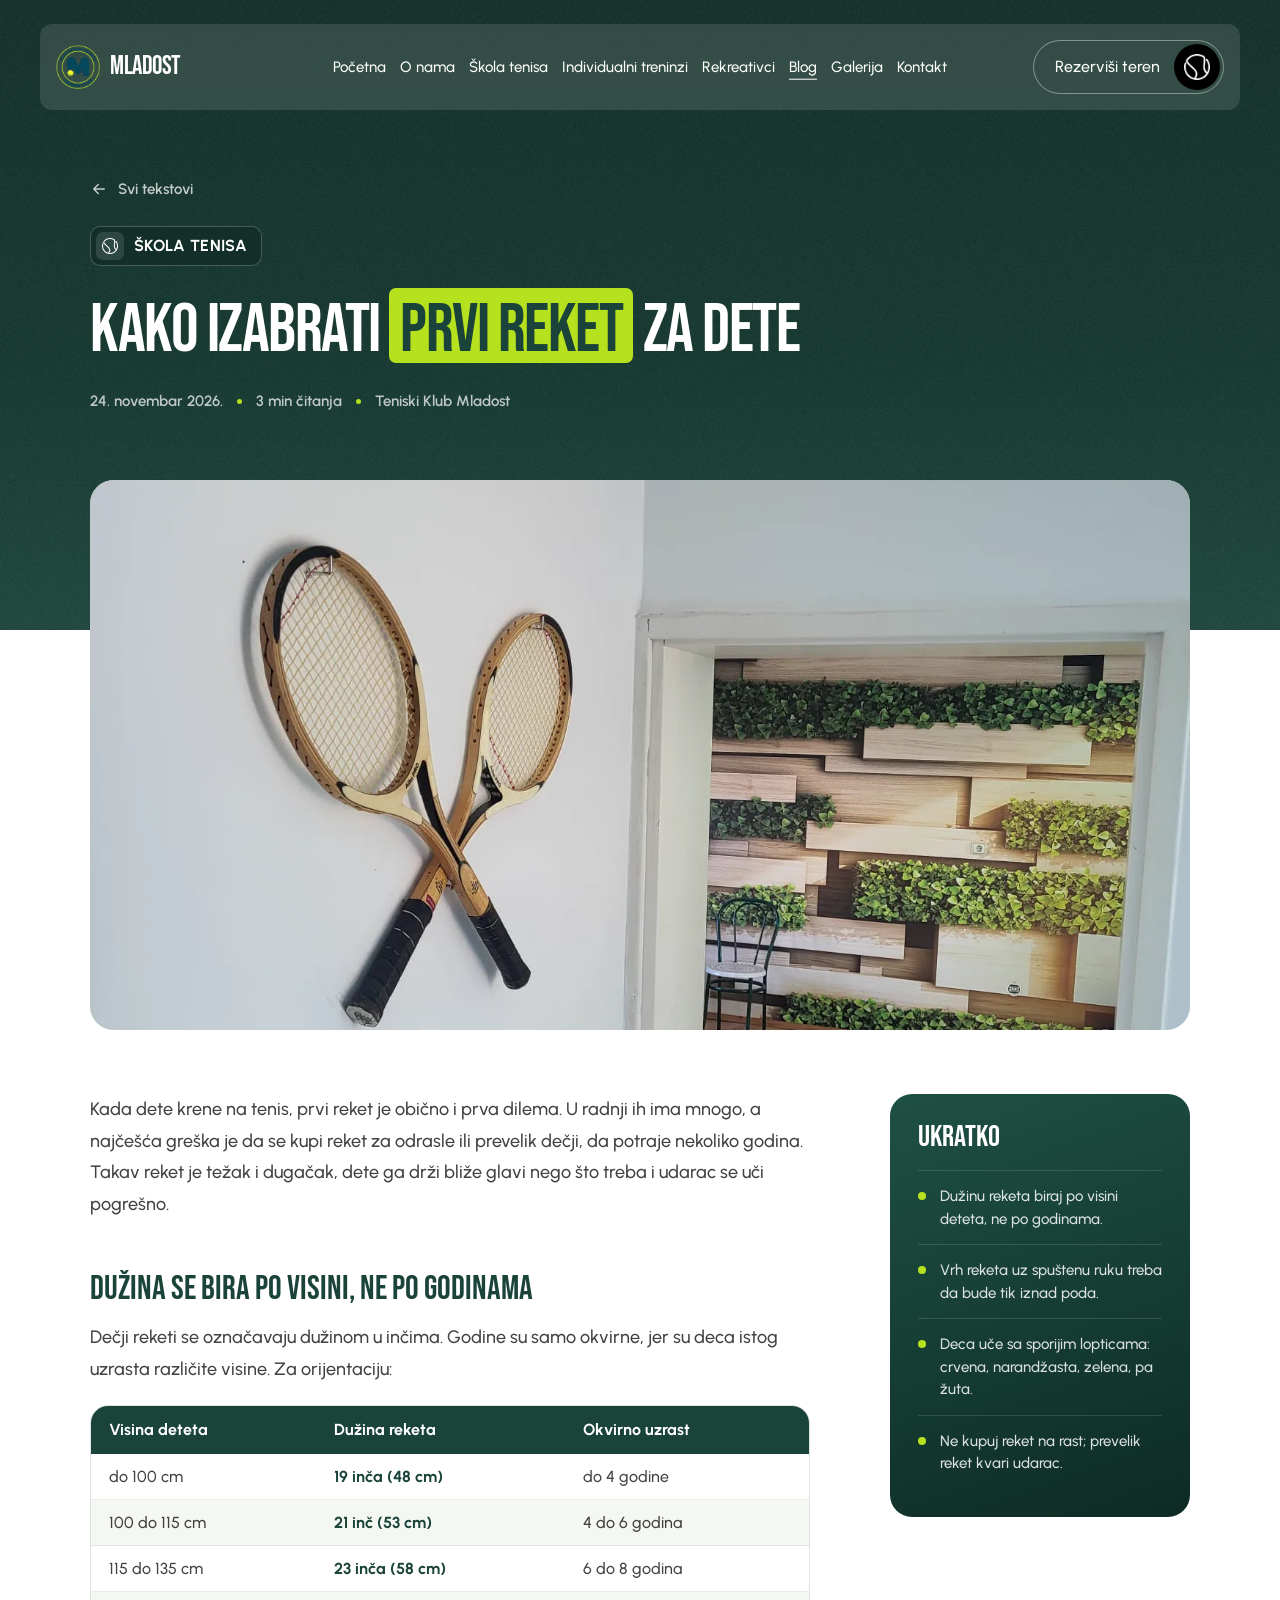
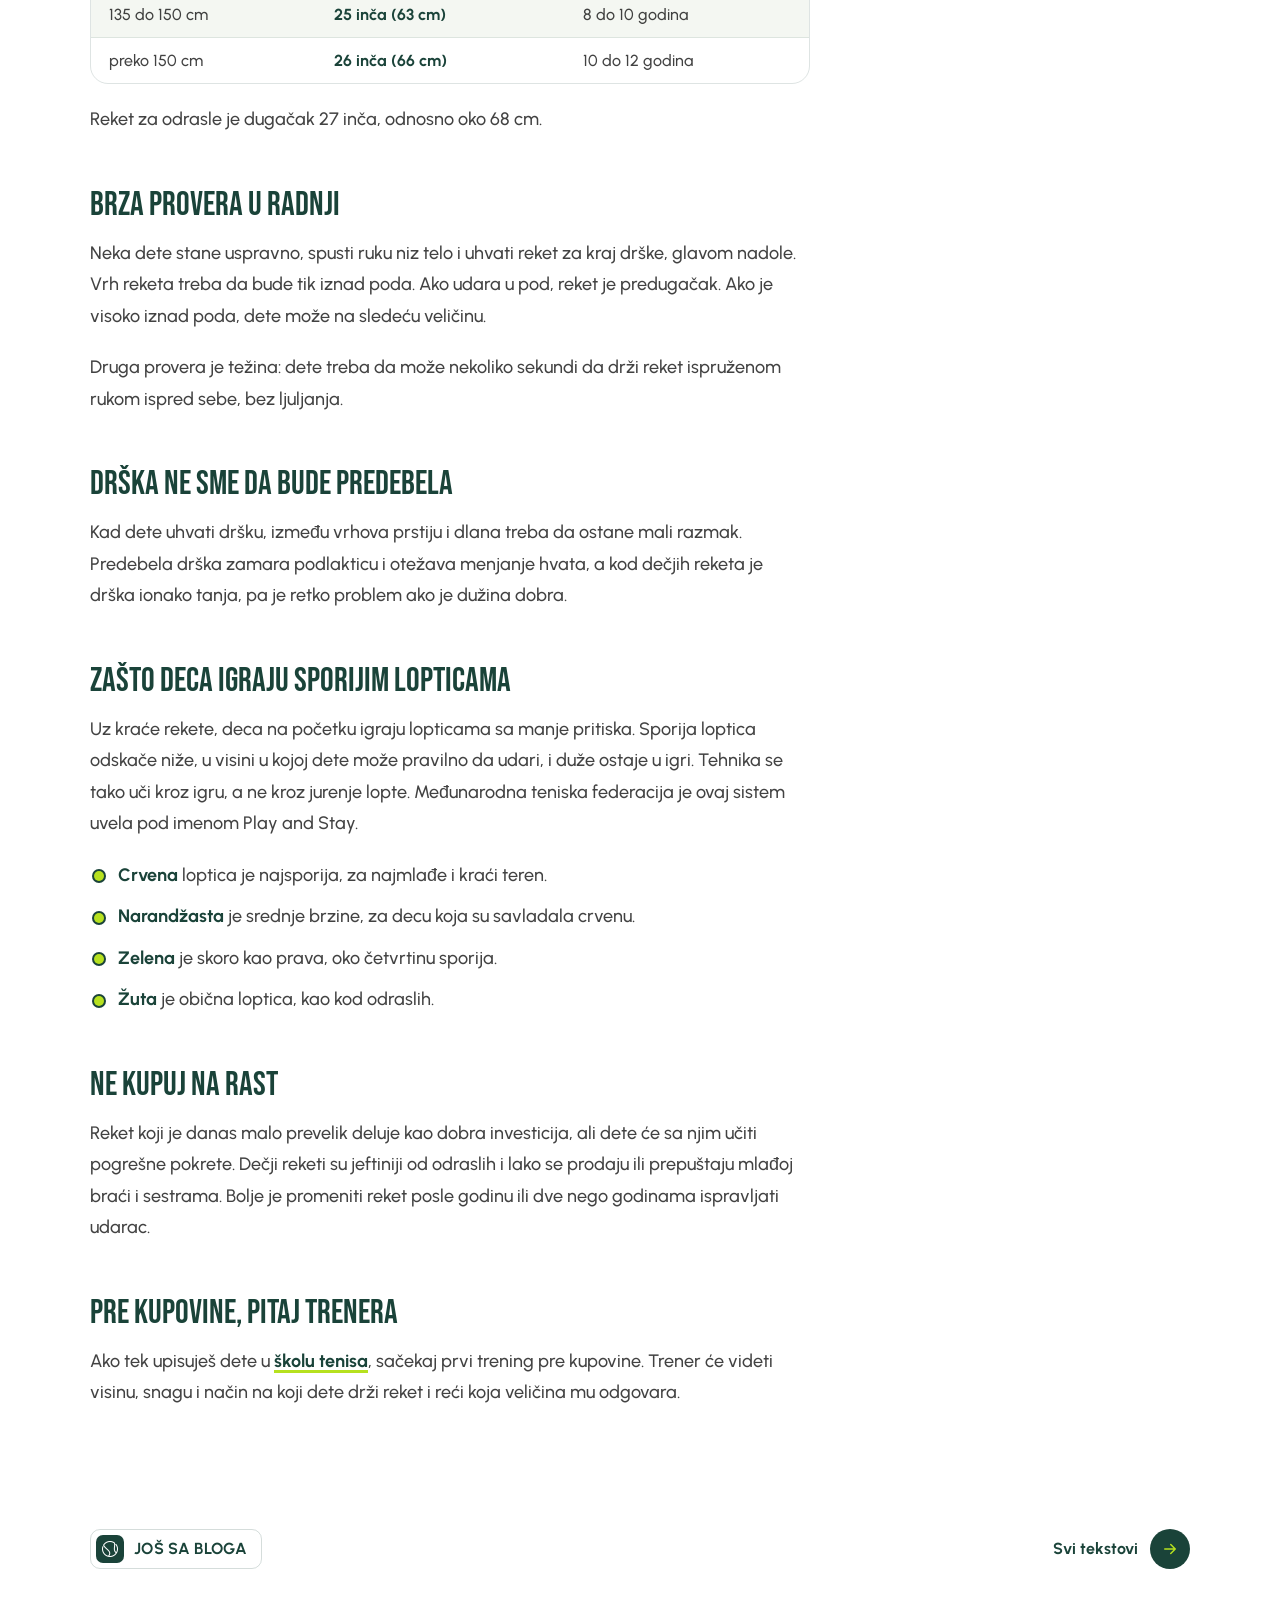
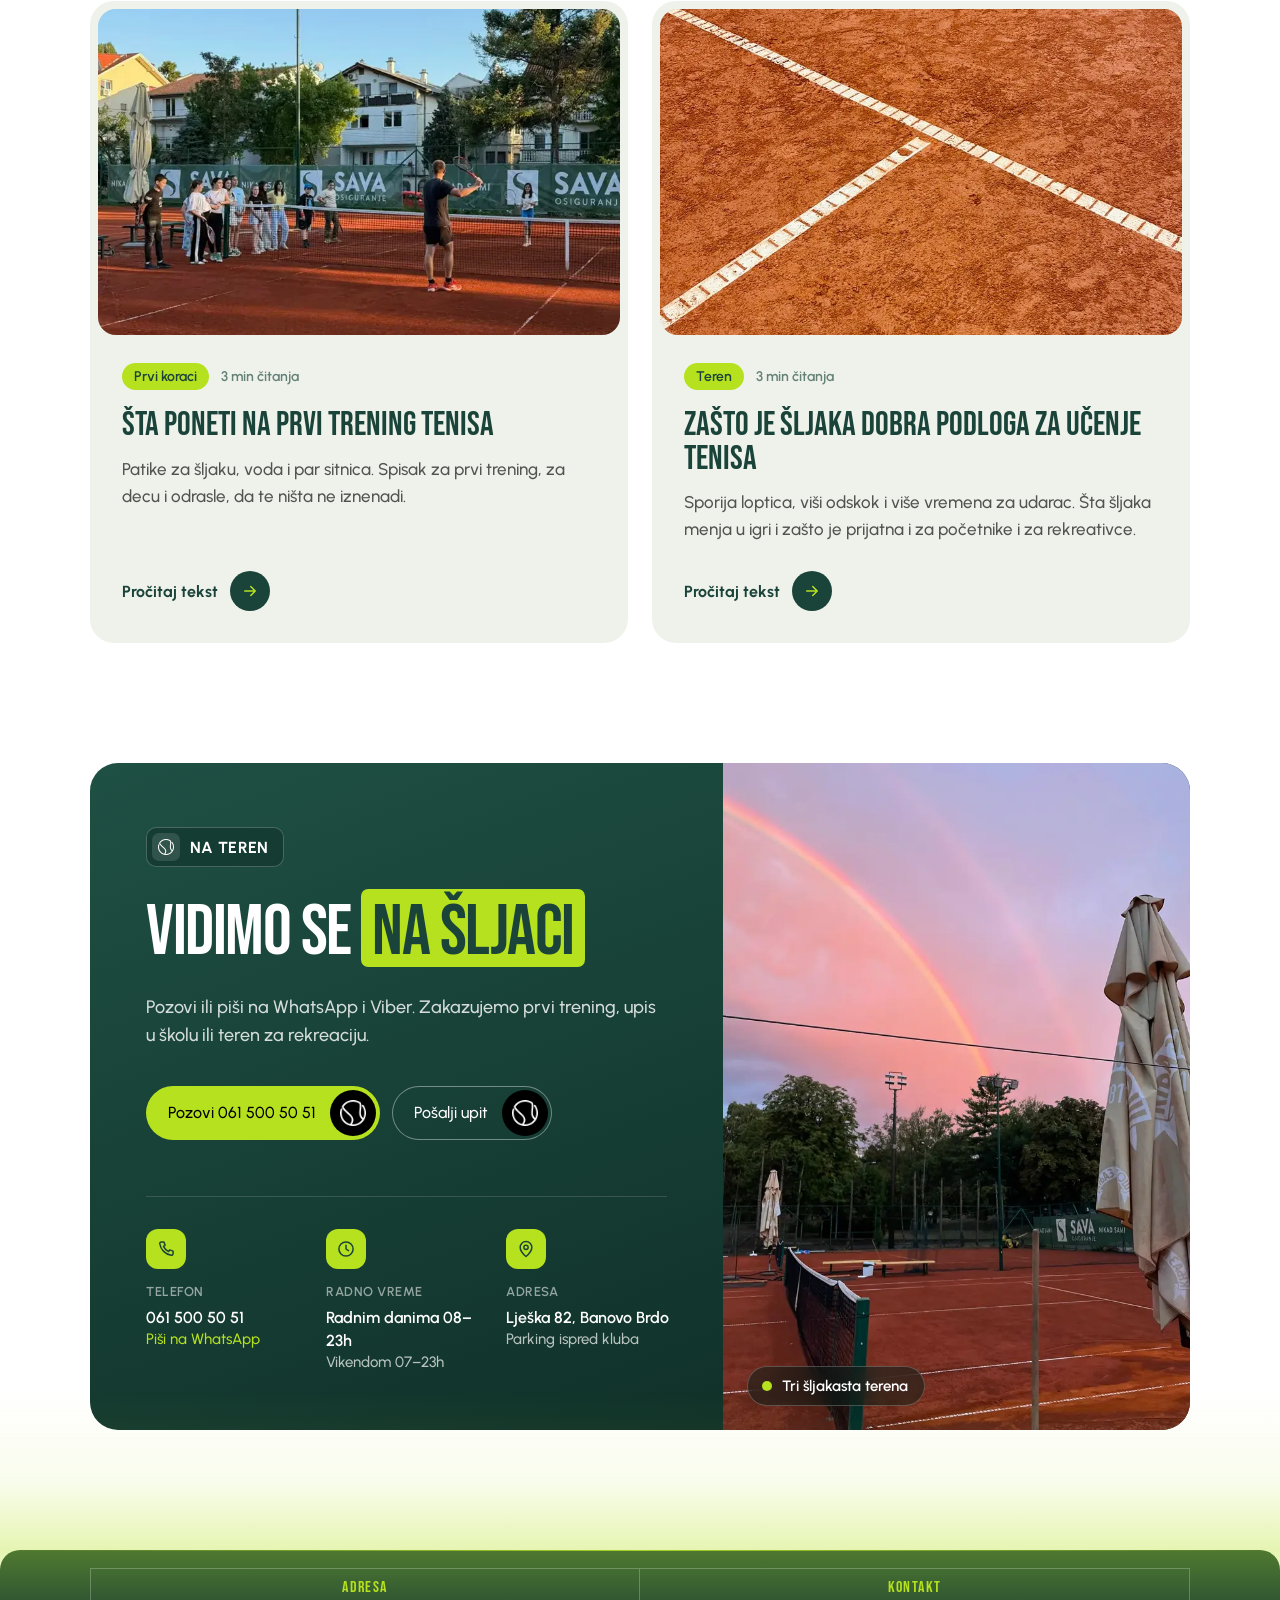
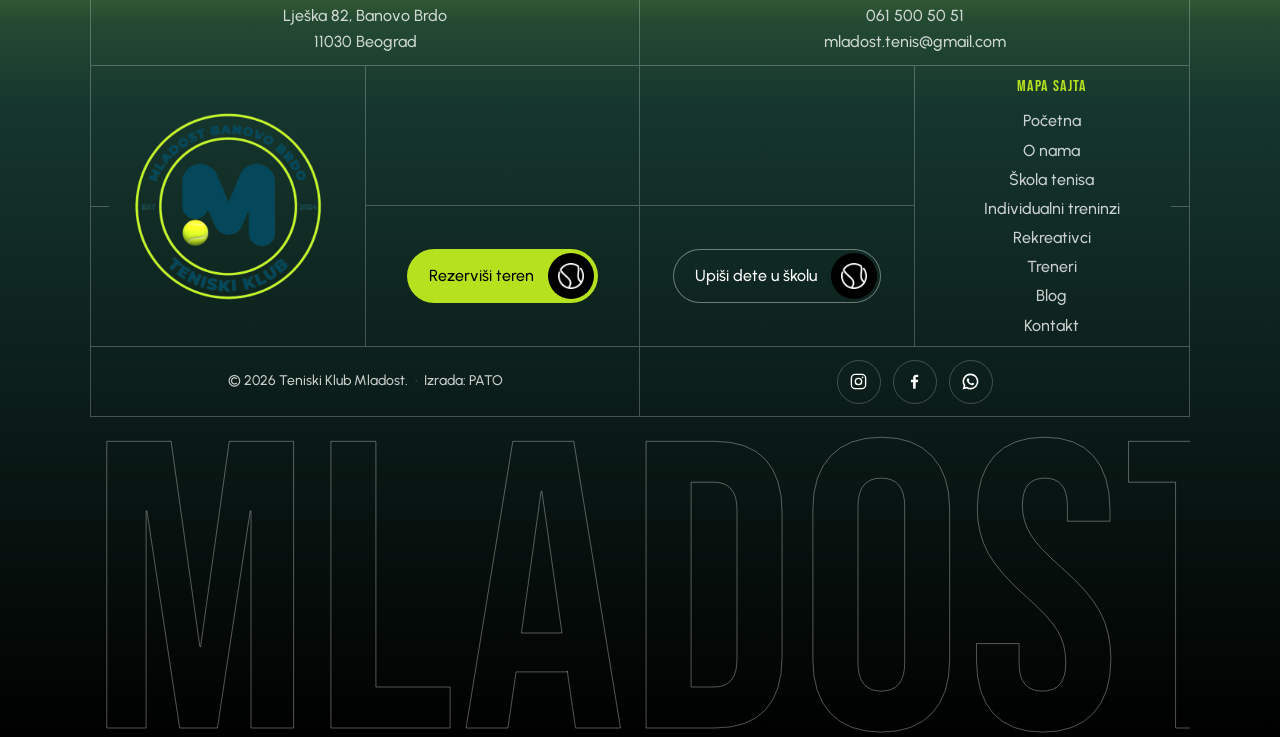
==== blog-prvi-reket-za-dete.html @ 9c99740d "Rekreativci: umesto '0 dinara clanarine' brojka 12 meseci godisnje, zimi pod balonom Co-Authored-By:" ====
<!DOCTYPE html>
<html lang="sr">
<head>
<meta charset="utf-8">
<meta name="viewport" content="width=device-width, initial-scale=1.0">
<title>Kako izabrati prvi reket za dete | Blog | Teniski Klub Mladost</title>
<meta name="description" content="Prevelik reket je najčešća greška. Kako da po visini deteta izabereš pravu dužinu i zašto deca uče sa sporijim lopticama.">
<link rel="icon" href="images/logo.png" type="image/png">

<!-- Fontovi sa originala: Bebas Neue za naslove, Urbanist za tekst.
     Oba imaju latin-ext subset, dakle č ć ž š đ rade. -->
<link rel="preconnect" href="https://fonts.googleapis.com">
<link rel="preconnect" href="https://fonts.gstatic.com" crossorigin>
<link href="https://fonts.googleapis.com/css2?family=Bebas+Neue&family=Urbanist:wght@400;500;700;900&display=swap" rel="stylesheet">

<!-- Lenis smooth scroll, ista biblioteka i iste postavke kao na tennislove.webflow.io.
     Fajlovi su lokalni, bez zavisnosti od CDN-a. -->
<link rel="stylesheet" href="vendor/lenis.css">

<link rel="stylesheet" href="styles.css?v=92">
</head>
<body>

<main>

  <!-- ================= NAVBAR =================
       Efekat preuzet sa qutenza.framer.website: plutajuca traka koja uleti
       odozgo, linija ispod linka raste na hover, hamburger se sklopi u X.
       Font i dugme su nasi. -->
  <nav class="nav" data-name="Navigation" aria-label="Glavna navigacija">
    <div class="nav__inner">

      <div class="nav__main">
        <div class="nav__row">
          <a class="nav__logo" href="index.html" aria-label="Teniski Klub Mladost, pocetna">
            <img src="images/logo.png" alt="" width="44" height="44" aria-hidden="true">
            <span class="nav__logo-text">Mladost</span>
          </a>

          <button class="nav__burger" type="button" id="nav-burger"
                  aria-label="Otvori meni" aria-expanded="false" aria-controls="nav-links">
            <span class="nav__burger-line nav__burger-line--top"></span>
            <span class="nav__burger-line nav__burger-line--bottom"></span>
          </button>
        </div>

        <div class="nav__links" id="nav-links">
          <a class="nav__link t-btn" href="index.html">Početna</a>
          <a class="nav__link t-btn" href="o-nama.html">O nama</a>
          <a class="nav__link t-btn" href="skola-tenisa.html">Škola tenisa</a>
          <a class="nav__link t-btn" href="individualni-treninzi.html">Individualni treninzi</a>
          <a class="nav__link t-btn" href="rekreativci.html">Rekreativci</a>
          <a class="nav__link t-btn" href="blog.html" aria-current="page">Blog</a>
          <a class="nav__link t-btn" href="galerija.html">Galerija</a>
          <a class="nav__link t-btn" href="kontakt.html">Kontakt</a>
        </div>
      </div>

      <div class="nav__cta">
        <a class="btn btn--ghost" href="tel:+381615005051" data-name="Secondary">
          <span class="btn__label t-btn">Rezerviši teren</span>
          <span class="btn__icon" data-name="Button">
            <img src="images/loptica.png" alt="" width="18" height="18" aria-hidden="true">
          </span>
        </a>
      </div>

    </div>
  </nav>

  <!-- ================= CLANAK, HERO =================
       Tamni uvod sa kategorijom, naslovom i datumom; naslovna fotka
       zalazi u njega odozdo. -->
  <section class="chero" data-name="Clanak Hero">
    <div class="hero__grain" aria-hidden="true"></div>
    <div class="chero__inner">
      <a class="chero__nazad" href="blog.html"><span aria-hidden="true"><svg viewBox="0 0 24 24" fill="none" stroke="currentColor" stroke-width="2" stroke-linecap="round" stroke-linejoin="round" aria-hidden="true"><path d="M5 12h14M13 6l6 6-6 6"/></svg></span>Svi tekstovi</a>
      <p class="oznaka"><span class="oznaka__ikona"><img src="images/loptica.png" alt="" width="16" height="16"></span>Škola tenisa</p>
      <h1 class="veliki-naslov">Kako izabrati <mark class="veliki-naslov__akcenat">prvi reket</mark> za dete</h1>
      <p class="chero__meta">24. novembar 2026.<span aria-hidden="true"></span>3 min čitanja<span aria-hidden="true"></span>Teniski Klub Mladost</p>
    </div>
  </section>

  <article class="clanak">
    <figure class="clanak__slika">
      <img src="images/gal-15.webp" srcset="images/gal-15-m.webp 800w, images/gal-15.webp 1500w" sizes="(max-width: 1199px) 100vw, 1100px" alt="Stari drveni reketi na zidu klupske kuće" width="1500" height="2000" style="object-position: center 38%">
    </figure>
    <div class="clanak__raspored">
      <div class="clanak__telo">
<p>Kada dete krene na tenis, prvi reket je obično i prva dilema. U radnji ih ima mnogo, a najčešća greška je da se kupi reket za odrasle ili prevelik dečji, da potraje nekoliko godina. Takav reket je težak i dugačak, dete ga drži bliže glavi nego što treba i udarac se uči pogrešno.</p>

<h2>Dužina se bira po visini, ne po godinama</h2>
<p>Dečji reketi se označavaju dužinom u inčima. Godine su samo okvirne, jer su deca istog uzrasta različite visine. Za orijentaciju:</p>
<div class="clanak__tabela">
<table>
<thead><tr><th>Visina deteta</th><th>Dužina reketa</th><th>Okvirno uzrast</th></tr></thead>
<tbody>
<tr><td>do 100 cm</td><td>19 inča (48 cm)</td><td>do 4 godine</td></tr>
<tr><td>100 do 115 cm</td><td>21 inč (53 cm)</td><td>4 do 6 godina</td></tr>
<tr><td>115 do 135 cm</td><td>23 inča (58 cm)</td><td>6 do 8 godina</td></tr>
<tr><td>135 do 150 cm</td><td>25 inča (63 cm)</td><td>8 do 10 godina</td></tr>
<tr><td>preko 150 cm</td><td>26 inča (66 cm)</td><td>10 do 12 godina</td></tr>
</tbody>
</table>
</div>
<p>Reket za odrasle je dugačak 27 inča, odnosno oko 68 cm.</p>

<h2>Brza provera u radnji</h2>
<p>Neka dete stane uspravno, spusti ruku niz telo i uhvati reket za kraj drške, glavom nadole. Vrh reketa treba da bude tik iznad poda. Ako udara u pod, reket je predugačak. Ako je visoko iznad poda, dete može na sledeću veličinu.</p>
<p>Druga provera je težina: dete treba da može nekoliko sekundi da drži reket ispruženom rukom ispred sebe, bez ljuljanja.</p>

<h2>Drška ne sme da bude predebela</h2>
<p>Kad dete uhvati dršku, između vrhova prstiju i dlana treba da ostane mali razmak. Predebela drška zamara podlakticu i otežava menjanje hvata, a kod dečjih reketa je drška ionako tanja, pa je retko problem ako je dužina dobra.</p>

<h2>Zašto deca igraju sporijim lopticama</h2>
<p>Uz kraće rekete, deca na početku igraju lopticama sa manje pritiska. Sporija loptica odskače niže, u visini u kojoj dete može pravilno da udari, i duže ostaje u igri. Tehnika se tako uči kroz igru, a ne kroz jurenje lopte. Međunarodna teniska federacija je ovaj sistem uvela pod imenom Play and Stay.</p>
<ul>
<li><strong>Crvena</strong> loptica je najsporija, za najmlađe i kraći teren.</li>
<li><strong>Narandžasta</strong> je srednje brzine, za decu koja su savladala crvenu.</li>
<li><strong>Zelena</strong> je skoro kao prava, oko četvrtinu sporija.</li>
<li><strong>Žuta</strong> je obična loptica, kao kod odraslih.</li>
</ul>

<h2>Ne kupuj na rast</h2>
<p>Reket koji je danas malo prevelik deluje kao dobra investicija, ali dete će sa njim učiti pogrešne pokrete. Dečji reketi su jeftiniji od odraslih i lako se prodaju ili prepuštaju mlađoj braći i sestrama. Bolje je promeniti reket posle godinu ili dve nego godinama ispravljati udarac.</p>

<h2>Pre kupovine, pitaj trenera</h2>
<p>Ako tek upisuješ dete u <a href="skola-tenisa.html">školu tenisa</a>, sačekaj prvi trening pre kupovine. Trener će videti visinu, snagu i način na koji dete drži reket i reći koja veličina mu odgovara.</p>
      </div>
      <aside class="clanak__ukratko" aria-label="Ukratko">
        <p class="clanak__ukratko-naslov">Ukratko</p>
        <ul>
          <li>Dužinu reketa biraj po visini deteta, ne po godinama.</li>
          <li>Vrh reketa uz spuštenu ruku treba da bude tik iznad poda.</li>
          <li>Deca uče sa sporijim lopticama: crvena, narandžasta, zelena, pa žuta.</li>
          <li>Ne kupuj reket na rast; prevelik reket kvari udarac.</li>
        </ul>
      </aside>
    </div>
  </article>

  <!-- ================= JOS SA BLOGA ================= -->
  <section class="blog blog--jos">
    <div class="blog__okvir">
      <div class="blog__glava">
        <p class="oznaka"><span class="oznaka__ikona"><img src="images/loptica.png" alt="" width="16" height="16"></span>Još sa bloga</p>
        <a class="blog__svi" href="blog.html">Svi tekstovi<span class="blog__strelica"><svg viewBox="0 0 24 24" fill="none" stroke="currentColor" stroke-width="2" stroke-linecap="round" stroke-linejoin="round" aria-hidden="true"><path d="M5 12h14M13 6l6 6-6 6"/></svg></span></a>
      </div>
      <div class="blog__mreza">
        <article class="blog__k">
          <a class="blog__link" href="blog-sta-poneti-na-prvi-trening.html">
            <div class="blog__foto">
              <img src="images/gal-13-m.webp" srcset="images/gal-13-m.webp 800w, images/gal-13.webp 1170w" sizes="(max-width: 767px) 100vw, 45vw" alt="Trener objašnjava vežbu grupi na terenu" width="1170" height="1170" loading="lazy" style="object-position: center 45%">
            </div>
            <div class="blog__tekst">
              <p class="blog__meta"><span>Prvi koraci</span>3 min čitanja</p>
              <h3 class="blog__naslov">Šta poneti na prvi trening tenisa</h3>
              <p class="blog__izvod">Patike za šljaku, voda i par sitnica. Spisak za prvi trening, za decu i odrasle, da te ništa ne iznenadi.</p>
              <span class="blog__dalje">Pročitaj tekst<span class="blog__strelica"><svg viewBox="0 0 24 24" fill="none" stroke="currentColor" stroke-width="2" stroke-linecap="round" stroke-linejoin="round" aria-hidden="true"><path d="M5 12h14M13 6l6 6-6 6"/></svg></span></span>
            </div>
          </a>
        </article>
        <article class="blog__k">
          <a class="blog__link" href="blog-zasto-sljaka.html">
            <div class="blog__foto">
              <img src="images/gal-06-m.webp" srcset="images/gal-06-m.webp 800w, images/gal-06.webp 1405w" sizes="(max-width: 767px) 100vw, 45vw" alt="Bele linije na šljaci izbliza" width="1405" height="1974" loading="lazy" style="object-position: center 40%">
            </div>
            <div class="blog__tekst">
              <p class="blog__meta"><span>Teren</span>3 min čitanja</p>
              <h3 class="blog__naslov">Zašto je šljaka dobra podloga za učenje tenisa</h3>
              <p class="blog__izvod">Sporija loptica, viši odskok i više vremena za udarac. Šta šljaka menja u igri i zašto je prijatna i za početnike i za rekreativce.</p>
              <span class="blog__dalje">Pročitaj tekst<span class="blog__strelica"><svg viewBox="0 0 24 24" fill="none" stroke="currentColor" stroke-width="2" stroke-linecap="round" stroke-linejoin="round" aria-hidden="true"><path d="M5 12h14M13 6l6 6-6 6"/></svg></span></span>
            </div>
          </a>
        </article>
      </div>
    </div>
  </section>

  <!-- ================= ZAVRSNI POZIV =================
       Posle bloga: prvi trening ili teren.
       Ista sekcija na Skoli tenisa i Individualnim treninzima: tamna
       kartica (kao traka Kondicioni treninzi), tekst i dugmad levo, tri
       podatka ispod (telefon, radno vreme, adresa), fotka desno sa tamnom
       staklenom oznakom. Bez cene, trajanja i probnog treninga dok klijent
       ne potvrdi. -->
  <section class="poziv" id="poziv">
    <div class="poziv__okvir">

      <div class="poziv__tekst">
        <p class="oznaka"><span class="oznaka__ikona"><img src="images/loptica.png" alt="" width="16" height="16"></span>Na teren</p>
        <h2 class="veliki-naslov">Vidimo se <mark class="veliki-naslov__akcenat">na šljaci</mark></h2>
        <p class="poziv__uvod">Pozovi ili piši na WhatsApp i Viber. Zakazujemo prvi trening, upis u školu ili teren za rekreaciju.</p>
        <div class="poziv__dugmad">
          <a class="btn" href="tel:+381615005051">
            <span class="btn__label t-btn">Pozovi 061 500 50 51</span>
            <span class="btn__icon"><img src="images/loptica.png" alt="" width="18" height="18" aria-hidden="true"></span>
          </a>
          <a class="btn btn--ghost" href="kontakt.html">
            <span class="btn__label t-btn">Pošalji upit</span>
            <span class="btn__icon"><img src="images/loptica.png" alt="" width="18" height="18" aria-hidden="true"></span>
          </a>
        </div>

        <ul class="poziv__podaci">
          <li>
            <span class="poziv__ik"><svg viewBox="0 0 24 24" fill="none" stroke="currentColor" stroke-width="1.8" stroke-linecap="round" stroke-linejoin="round" aria-hidden="true"><path d="M6.5 3.5h3l1.5 4-2 1.4a12 12 0 0 0 6.1 6.1l1.4-2 4 1.5v3a2 2 0 0 1-2.2 2A16.5 16.5 0 0 1 4.5 5.7a2 2 0 0 1 2-2.2z"/></svg></span>
            <span>
              <span class="poziv__lab">Telefon</span>
              <a href="tel:+381615005051">061 500 50 51</a>
              <a class="poziv__sitno" href="https://wa.me/381615005051" target="_blank" rel="noopener">Piši na WhatsApp</a>
            </span>
          </li>
          <li>
            <span class="poziv__ik"><svg viewBox="0 0 24 24" fill="none" stroke="currentColor" stroke-width="1.8" stroke-linecap="round" stroke-linejoin="round" aria-hidden="true"><circle cx="12" cy="12" r="8.5"/><path d="M12 7.5V12l3 2"/></svg></span>
            <span>
              <span class="poziv__lab">Radno vreme</span>
              Radnim danima 08–23h
              <span class="poziv__sitno">Vikendom 07–23h</span>
            </span>
          </li>
          <li>
            <span class="poziv__ik"><svg viewBox="0 0 24 24" fill="none" stroke="currentColor" stroke-width="1.8" stroke-linecap="round" stroke-linejoin="round" aria-hidden="true"><path d="M12 21s7-5.6 7-11a7 7 0 1 0-14 0c0 5.4 7 11 7 11z"/><circle cx="12" cy="10" r="2.6"/></svg></span>
            <span>
              <span class="poziv__lab">Adresa</span>
              <a href="https://www.google.com/maps?q=Lje%C5%A1ka+82,+Banovo+Brdo,+Beograd" target="_blank" rel="noopener">Lješka 82, Banovo Brdo</a>
              <span class="poziv__sitno">Parking ispred kluba</span>
            </span>
          </li>
        </ul>
      </div>

      <figure class="poziv__foto">
        <img src="images/gal-31.webp" srcset="images/gal-31-m.webp 800w, images/gal-31.webp 1536w" sizes="(max-width: 1199px) 100vw, 45vw" alt="Tereni kluba u sumrak, duga iznad terena" width="1536" height="2048" loading="lazy">
        <figcaption class="poziv__tag"><span aria-hidden="true"></span>Tri šljakasta terena</figcaption>
      </figure>

    </div>
  </section>

</main>

<!-- ================= FOOTER, raspored po teniskom terenu ================= -->
<footer class="footer">
  <div class="footer__inner">

    <div class="court">
      <div class="court__frame" aria-hidden="true"></div>
      <div class="court__net" aria-hidden="true"></div>
      <div class="court__center" aria-hidden="true"></div>

      <!-- gornji koridor, levo -->
      <div class="court__cell court__cell--contact-l">
        <p class="court__label">Adresa</p>
        <address class="court__text">Lješka 82, Banovo Brdo<br>11030 Beograd</address>
      </div>

      <!-- gornji koridor, desno -->
      <div class="court__cell court__cell--contact-r">
        <p class="court__label">Kontakt</p>
        <p class="court__text">
          <a href="tel:+381615005051">061 500 50 51</a><br>
          <a href="mailto:mladost.tenis@gmail.com">mladost.tenis@gmail.com</a>
        </p>
      </div>

      <!-- levo zadnje polje, logo -->
      <div class="court__cell court__cell--logo">
        <img src="images/logo.png" alt="Grb Teniskog kluba Mladost Banovo Brdo" width="190" height="190">
      </div>

      <!-- gornja servis polja, prazna po maketi -->
      <div class="court__cell court__cell--void-a" aria-hidden="true"></div>
      <div class="court__cell court__cell--void-b" aria-hidden="true"></div>

      <!-- donja servis polja, dugmad -->
      <div class="court__cell court__cell--btn-a">
        <a class="btn" href="tel:+381615005051">
          <span class="btn__label t-btn">Rezerviši teren</span>
          <span class="btn__icon">
            <img src="images/loptica.png" alt="" width="18" height="18" aria-hidden="true">
          </span>
        </a>
      </div>

      <div class="court__cell court__cell--btn-b">
        <a class="btn btn--ghost" href="skola-tenisa.html">
          <span class="btn__label t-btn">Upiši dete u školu</span>
          <span class="btn__icon">
            <img src="images/loptica.png" alt="" width="18" height="18" aria-hidden="true">
          </span>
        </a>
      </div>

      <!-- desno zadnje polje, site map -->
      <nav class="court__cell court__cell--sitemap" aria-label="Mapa sajta">
        <p class="court__label">Mapa sajta</p>
        <ul class="sitemap">
          <li><a href="index.html">Početna</a></li>
          <li><a href="o-nama.html">O nama</a></li>
          <li><a href="skola-tenisa.html">Škola tenisa</a></li>
          <li><a href="individualni-treninzi.html">Individualni treninzi</a></li>
          <li><a href="rekreativci.html">Rekreativci</a></li>
          <li><a href="treneri.html">Treneri</a></li>
          <li><a href="blog.html">Blog</a></li>
          <li><a href="kontakt.html">Kontakt</a></li>
        </ul>
      </nav>

      <!-- donji koridor, levo -->
      <div class="court__cell court__cell--copy">
        <p class="court__text court__text--small">
          &copy; 2026 Teniski Klub Mladost.
          <span class="court__sep">·</span>
          Izrada: <a href="https://www.patoadcreatives.com/sr" target="_blank" rel="noopener">PATO</a>
        </p>
      </div>

      <!-- donji koridor, desno -->
      <div class="court__cell court__cell--social">
        <ul class="socials">
          <li>
            <a href="https://www.instagram.com/teniskiklub.mladost/" target="_blank" rel="noopener" aria-label="Instagram">
              <svg viewBox="0 0 24 24" fill="none" stroke="currentColor" stroke-width="1.7" aria-hidden="true"><rect x="3" y="3" width="18" height="18" rx="5"/><circle cx="12" cy="12" r="4"/><circle cx="17.2" cy="6.8" r="1" fill="currentColor" stroke="none"/></svg>
            </a>
          </li>
          <li>
            <a href="https://www.facebook.com/people/Teniski-Klub-Mladost/61586981363101/" target="_blank" rel="noopener" aria-label="Facebook">
              <svg viewBox="0 0 24 24" fill="currentColor" aria-hidden="true"><path d="M13.5 21v-8h2.7l.4-3.1h-3.1V7.9c0-.9.25-1.5 1.55-1.5H16.7V3.6c-.3 0-1.3-.1-2.45-.1-2.4 0-4.05 1.5-4.05 4.2v2.2H7.5V13h2.7v8z"/></svg>
            </a>
          </li>
          <li>
            <a href="https://wa.me/381615005051" target="_blank" rel="noopener" aria-label="WhatsApp">
              <svg viewBox="0 0 24 24" fill="currentColor" aria-hidden="true"><path d="M12 2a10 10 0 0 0-8.6 15.1L2 22l5-1.3A10 10 0 1 0 12 2m0 2a8 8 0 0 1 0 16 8 8 0 0 1-4.1-1.1l-.3-.2-2.6.7.7-2.5-.2-.3A8 8 0 0 1 12 4m-3.2 4c-.2 0-.5.1-.7.3-.3.3-.8.8-.8 1.9s.8 2.2.9 2.4c.1.2 1.6 2.6 4 3.5 1.9.7 2.3.6 2.7.6.5 0 1.4-.5 1.6-1.1.2-.6.2-1 .1-1.1l-.5-.3-1.4-.7c-.2-.1-.4-.1-.5.1l-.7.9c-.1.2-.3.2-.5.1-.2-.1-1-.4-1.9-1.2-.7-.6-1.2-1.4-1.3-1.6-.1-.2 0-.4.1-.5l.4-.5.2-.4v-.4l-.7-1.6c-.2-.4-.4-.4-.5-.4z"/></svg>
            </a>
          </li>
        </ul>
      </div>

    </div>

    <!-- veliki natpis ispod terena, presecen dnom -->
    <div class="footer__wordmark" aria-hidden="true"><span>MLADOST</span></div>

  </div>
</footer>

<script src="vendor/lenis.min.js"></script>
<script src="main.js?v=42"></script>
</body>
</html>
---- vendor/lenis.css ----
html.lenis,html.lenis body{height:auto}.lenis:not(.lenis-autoToggle).lenis-stopped{overflow:clip}.lenis.lenis-smooth [data-lenis-prevent]{overscroll-behavior:contain}.lenis.lenis-smooth iframe{pointer-events:none}.lenis.lenis-autoToggle{transition-property:overflow;transition-duration:1ms;transition-behavior:allow-discrete}
---- styles.css ----
/* ==========================================================================
   Teniski Klub Mladost, v2
   Hero sekcija i dugme, preuzeto 1:1 sa arcclub.framer.website
   Promenjeno: akcenat #A6FF00 -> #B6E11F, strelica -> teniska loptica,
               bg slika -> dron video, copy na srpskom
   ========================================================================== */

/* --------------------------------------------------------------------------
   Tokeni
   -------------------------------------------------------------------------- */
:root {
  /* nasa paleta */
  --white: #ffffff;
  --sage: #d8dfd4;
  --lime: #b6e11f;     /* akcenat, na mestu ArcClub #a6ff00 */
  --forest: #1a4339;
  --black: #000000;

  /* tokeni preuzeti sa originala */
  --neutral-01: #ffffff;   /* token-a1dfc670 */
  --neutral-02: #f6f6f6;   /* token-d4f95c49, boja podnaslova */
  --ink: var(--black);     /* token-93b25bdd #0d0412 -> nasa crna */

  --radius-container: 24px;
  --radius-pill: 34px;
  --radius-inner-pill: 43px;
  --radius-tag: 34px;
}

/* --------------------------------------------------------------------------
   Reset, isti kao Framer-ov
   -------------------------------------------------------------------------- */
html, body, #main { box-sizing: border-box; margin: 0; padding: 0; }
* { box-sizing: border-box; -webkit-font-smoothing: inherit; }
:root { -webkit-font-smoothing: antialiased; -moz-osx-font-smoothing: grayscale; }
h1, h2, h3, h4, h5, h6, p, figure { margin: 0; }

body {
  background: var(--neutral-01);
  font-family: "Urbanist", "Urbanist Placeholder", sans-serif;
}

img { display: block; max-width: 100%; }

/* traka navigacije je absolute unutar main-a, pa main mora da bude pozicioniran */
main { position: relative; }

a { text-decoration: none; color: inherit; }

/* --------------------------------------------------------------------------
   Tipografija, preset-i sa originala
   -------------------------------------------------------------------------- */

/* .framer-styles-preset-178z3a9, H1 */
.t-h1 {
  font-family: "Bebas Neue", "Bebas Neue Placeholder", sans-serif;
  font-size: 105px;
  font-style: normal;
  font-weight: 400;
  letter-spacing: -1.5px;
  line-height: 120%;
  text-align: start;
  color: var(--neutral-01);
  text-transform: none;
}

/* .framer-styles-preset-102wfbt, podnaslov heroja */
.t-lead {
  font-family: "Urbanist", "Urbanist Placeholder", sans-serif;
  font-size: 20px;
  font-weight: 500;
  letter-spacing: 0em;
  line-height: 164%;
  text-align: start;
}

/* .framer-styles-preset-bfnk64, tekst u tagu */
.t-tag {
  font-family: "Urbanist", "Urbanist Placeholder", sans-serif;
  font-size: 18px;
  font-weight: 700;
  letter-spacing: 0em;
  line-height: 164%;
}

/* .framer-styles-preset-1n1noho, tekst na dugmetu */
.t-btn {
  font-family: "Urbanist", "Urbanist Placeholder", sans-serif;
  font-size: 16px;
  font-weight: 500;
  letter-spacing: 0em;
  line-height: 164%;
}

@media (max-width: 1199px) and (min-width: 768px) {
  .t-h1 { font-size: 100px; }
}
@media (max-width: 767px) {
  .t-h1 { font-size: 38px; }
}

/* --------------------------------------------------------------------------
   HERO, .framer-fln5dv
   -------------------------------------------------------------------------- */
.hero {
  position: relative;
  display: flex;
  flex-flow: row;
  place-content: center;
  align-items: center;
  gap: 10px;
  width: 100%;
  height: min-content;
  padding: 150px 90px;
  overflow: hidden;
}

/* pozadina, na originalu slika, kod nas dron video */
.hero__bg {
  position: absolute;
  inset: 0;
  border-radius: inherit;
}
.hero__bg video,
.hero__bg img {
  display: block;
  width: 100%;
  height: 100%;
  object-position: center;
  object-fit: cover;
}

/* Crno zatamnjenje, slabije gore, jace dole.
   Na originalu .framer-m3e4ik postoji samo na mobilnom, kod nas ide svuda
   jer je pozadina video koji menja svetlinu iz kadra u kadar. */
.hero__veil {
  position: absolute;
  inset: 0;
  z-index: 1;
  background: linear-gradient(
    180deg,
    rgba(0, 0, 0, 0.12) 0%,
    rgba(0, 0, 0, 0.22) 38%,
    rgba(0, 0, 0, 0.48) 70%,
    rgba(0, 0, 0, 0.78) 100%
  );
}

/* Grain, isti kao na v1: SVG feTurbulence, tile 153.5px, opacity 0.2.
   Ide preko zatamnjenja, ispod sadrzaja. */
.hero__grain {
  position: absolute;
  inset: 0;
  z-index: 2;
  pointer-events: none;
  opacity: 0.2;
  background-image: url("data:image/svg+xml,%3Csvg xmlns='http://www.w3.org/2000/svg' width='300' height='300'%3E%3Cfilter id='n'%3E%3CfeTurbulence type='fractalNoise' baseFrequency='0.75' numOctaves='4' stitchTiles='stitch'/%3E%3CfeColorMatrix type='saturate' values='0'/%3E%3C/filter%3E%3Crect width='100%25' height='100%25' filter='url(%23n)'/%3E%3C/svg%3E");
  background-repeat: repeat;
  background-position: center top;
  background-size: 153.5px auto;
}

/* .framer-1hav73k */
.hero__container {
  position: relative;
  z-index: 4;
  display: flex;
  flex-flow: row;
  flex: 1 0 0;
  place-content: flex-start;
  align-items: flex-start;
  gap: 10px;
  width: 1px;
  max-width: 1720px;
  height: min-content;
  padding: 0;
  /* bez overflow hidden i zaobljenja: kontejner nema pozadinu, a zaobljeni
     isecak od 24px je secao ugao oznake "Upis u skolu je u toku" */
}

/* .framer-87orlp */
.hero__col {
  display: flex;
  flex-flow: column;
  flex: 1 0 0;
  place-content: flex-start;
  align-items: flex-start;
  gap: 48px;
  width: 1px;
  height: min-content;
}

/* .framer-t6n5jn */
.hero__title-group {
  display: flex;
  flex-flow: column;
  flex: none;
  place-content: flex-start;
  align-items: flex-start;
  gap: 32px;
  width: 100%;
  height: min-content;
}

/* .framer-1bwm60j */
.hero__title {
  display: flex;
  flex-flow: column;
  flex: none;
  place-content: flex-start;
  align-items: flex-start;
  gap: 32px;
  width: 100%;
  height: min-content;
}

/* .framer-uj85aj, tag pilula sa staklom */
.tag {
  display: flex;
  flex-flow: row;
  flex: none;
  place-content: center;
  align-items: center;
  gap: 0;
  width: min-content;
  height: min-content;
  padding: 6px 16px;
  border-radius: var(--radius-tag);
  background-color: rgba(255, 255, 255, 0.1);
  -webkit-backdrop-filter: blur(29.85px);
  backdrop-filter: blur(29.85px);
  white-space: pre;
  color: var(--neutral-01);
}

.hero__h1 { width: 100%; }
.hero__h1 span { display: block; }

.hero__sub {
  width: 100%;
  max-width: 609px;
  opacity: 0.9;
  color: var(--neutral-02);
  word-break: break-word;
}

/* --------------------------------------------------------------------------
   DUGME, .framer-iM9JK varijanta Primary
   -------------------------------------------------------------------------- */
/* Framer ovo radi kao layout animaciju izmedju dve varijante: tekst i tamna
   pilula zamene mesta, a Motion to interpolira. U CSS-u `order` skace bez
   animacije, pa se ista stvar radi transformima. Rastojanja meri main.js i
   upisuje ih u --swap-label i --swap-icon. */
/* Kriva pomeraja loptice, preuzeta sa arcclub.framer.website.
   U njihovom bundle-u (modul Pb7K6DHcC, komponenta framer-iM9JK) stoji
   {type: spring, stiffness: 350, damping: 60, mass: 1}. To je preprigusen
   spring (zeta = 1.60), znaci bez odskoka: krene naglo pa se smiruje.
   Framer Motion to racuna po kadru, mi isto to dajemo kao linear() krivu
   odmerenu iz analitickog resenja. Rep je odsecen na 98.5% i kriva je
   renormalizovana, jer je poslednjih par procenata trosilo pola vremena
   dok tamna pilula jos stoji preko teksta.
   Fallback za starije browsere je expo-out cubic-bezier. */
:root {
  --btn-swap-dur: 0.5s;
  --btn-swap-ease: cubic-bezier(0.16, 1, 0.3, 1);
}

@supports (transition-timing-function: linear(0, 1)) {
  :root {
    --btn-swap-ease: linear(
      0, 0.1078 5%, 0.2691 10%, 0.4118 15%, 0.5288 20%, 0.6235 25%, 0.6997 30%,
      0.7612 35%, 0.8106 40%, 0.8505 45%, 0.8825 50%, 0.9084 55%, 0.9292 60%,
      0.9459 65%, 0.9594 70%, 0.9703 75%, 0.979 80%, 0.9861 85%, 0.9918 90%,
      0.9963 95%, 1
    );
  }
}

.btn {
  position: relative;
  display: flex;
  flex-flow: row;
  place-content: center;
  align-items: center;
  gap: 14px;
  width: min-content;
  height: min-content;
  padding: 4px 4px 4px 22px;
  border-radius: var(--radius-pill);
  background-color: var(--lime);
  cursor: pointer;
  overflow: visible;
  transition: padding var(--btn-swap-dur) var(--btn-swap-ease);
}

.btn__label {
  flex: none;
  width: auto;
  height: auto;
  white-space: pre;
  color: var(--ink);
  transform: translateX(0);
  transition: transform var(--btn-swap-dur) var(--btn-swap-ease);
}

/* .framer-1a93qnx, tamna pilula sa ikonicom */
.btn__icon {
  display: flex;
  flex-flow: row;
  flex: none;
  place-content: center flex-start;
  align-items: center;
  gap: 8px;
  width: min-content;
  height: min-content;
  padding: 14px 23px;
  border-radius: var(--radius-inner-pill);
  background-color: var(--ink);
  transform: translateX(0);
  transition: transform var(--btn-swap-dur) var(--btn-swap-ease);
}

/* na originalu strelica 16x10, kod nas loptica */
.btn__icon img {
  flex: none;
  width: 18px;
  height: 18px;
  user-select: none;
}

/* hover: tekst i pilula klize jedno pored drugog i zamene mesta,
   kao .framer-v-4sgii2.hover na originalu */
.btn:hover,
.btn:focus-visible { padding: 4px 22px 4px 4px; }

.btn:hover .btn__label,
.btn:focus-visible .btn__label { transform: translateX(var(--swap-label, 0px)); }

.btn:hover .btn__icon,
.btn:focus-visible .btn__icon { transform: translateX(var(--swap-icon, 0px)); }

.btn:focus-visible {
  outline: 2px solid var(--white);
  outline-offset: 3px;
}

/* --------------------------------------------------------------------------
   Responsive, breakpoint-i sa originala
   -------------------------------------------------------------------------- */
@media (min-width: 768px) and (max-width: 1199.98px) {
  .hero { padding: 16px 40px 40px; }
  .hero__container { max-width: 100%; padding: 130px 0 0; }
}

@media (max-width: 767.98px) {
  .hero { padding: 10px 20px 24px; }
  .hero__container { max-width: 100%; padding: 110px 0 0; }
  .hero__title { gap: 20px; }
}

@media (prefers-reduced-motion: reduce) {
  .hero__bg video { display: none; }
  .btn,
  .btn__label,
  .btn__icon { transition: none; }
}

/* ==========================================================================
   USLUGE
   Kartica: arcclub.framer.website, sekcija World-Class Facilities
     .framer-cnEfh   siva kartica, radius 24px, padding 28px, gap 31px
     .framer-14dmjke gornji red, broj levo, kicker desno
     .framer-45259k  tamna kartica unutra, radius 20px, padding 20px 24px, gap 40px
     .framer-slgss7  tag pilula, radius 10px, padding 5px 16px, bela 20%
     Bele dekorativne sare (.framer-omo4gg) NISU preuzete, po dogovoru.
   Scroll: tennislove.webflow.io, sekcija sticky-features
     .sticky-features        flex column, row-gap 200px
     .sticky-features-card   position sticky, top 90 / 105 / 120px
                             margin-bottom 45 / 30 / 15px, radius 20px,
                             backdrop-filter blur(10px)
   Boje i fontovi su nasi: Bebas Neue, Urbanist, sage, forest, lime, crna.
   ========================================================================== */

.services {
  width: 100%;
  padding: 40px 90px 90px;
  background: var(--white);
}

.services__inner {
  width: 100%;
  max-width: 1720px;
  margin: 0 auto;
}

/* --------------------------------------------------------------------------
   Sticky stack
   -------------------------------------------------------------------------- */
.stack {
  display: flex;
  flex-direction: column;
  row-gap: 200px;
  width: 100%;
  position: relative;
}

.stack__item {
  position: sticky;
  top: 90px;
  transform-origin: 50% 0;
  padding: 8px;
  border-radius: 20px;
  /* boja pozadine sa smanjenim opacity, kao --transparent--beige-transparent-75 */
  background-color: rgba(255, 255, 255, 0.92);
  border: 1px solid rgba(26, 67, 57, 0.08);
  -webkit-backdrop-filter: blur(10px);
  backdrop-filter: blur(10px);
  overflow: hidden;
  will-change: transform;
  transition: none;
}

.stack__item--1 { margin-bottom: 45px; }
.stack__item--2 { top: 105px; margin-bottom: 30px; }
.stack__item--3 {
  top: 120px;
  margin-bottom: 15px;
  -webkit-backdrop-filter: blur(5px);
  backdrop-filter: blur(5px);
}

/* --------------------------------------------------------------------------
   Red: kartica pola, slika pola. Svaka druga obrnuto.
   -------------------------------------------------------------------------- */
.svc {
  display: flex;
  flex-flow: row;
  align-items: flex-start;
  justify-content: space-between;
  gap: 16px;
  width: 100%;
  border-radius: 20px;
}
.svc--flip { flex-direction: row-reverse; }

/* proporcije sa tennislove: tekst 36%, slika 64% */
.svc__card { flex: 0 0 36%; width: 36%; min-width: 0; }
.svc__media { flex: 0 0 62%; width: 62%; min-width: 0; }

/* --------------------------------------------------------------------------
   Kartica
   -------------------------------------------------------------------------- */
.svc__card {
  display: flex;
  flex-direction: column;
  justify-content: space-between;
  gap: 31px;
  padding: 28px;
  border-radius: 24px;
  /* podloga iz images/card-usluge.png, sage sa mekim belim linijama.
     Osnovna boja PNG-a je bas #D8DFD4, pa se providni uglovi poklapaju. */
  background-color: var(--sage);
  background-image: url("images/card-usluge.png");
  background-position: center;
  background-size: cover;
  background-repeat: no-repeat;
  align-self: flex-start;   /* kartica ostaje svoje visine, slika se produzava */
  position: relative;
  overflow: hidden;
}

/* Hover: lime verzija iste grafike, images/card-usluge-hover.png.
   background-image se ne moze animirati, pa druga verzija stoji kao poseban
   sloj i samo se preliva preko prve. */
.svc__card::before {
  content: "";
  position: absolute;
  inset: 0;
  z-index: 0;
  border-radius: inherit;
  background-color: var(--lime);
  background-image: url("images/card-usluge-hover.png");
  background-position: center;
  background-size: cover;
  background-repeat: no-repeat;
  opacity: 0;
  transition: opacity 0.5s ease;
  pointer-events: none;
}

/* Na dodiru nema hovera, pa se lime pali kad kartica dodje na sredinu ekrana.
   Na misu vazi hover, kao i ranije. */
.svc__card.is-mid::before,
.svc__card:focus-within::before { opacity: 1; }

@media (hover: hover) and (pointer: fine) {
  .svc__card.is-mid::before { opacity: 0; }
  .svc__card:hover::before,
  .svc__card:focus-within::before { opacity: 1; }
}

/* Na dodiru prelaz nije okidan pokazivacem nego skrolom, pa 0.5s ease deluje
   naglo. Duze traje i ima izrazen ease na oba kraja, da lime doplovi. */
@media (hover: none), (pointer: coarse) {
  .svc__card::before {
    transition: opacity 1s cubic-bezier(0.45, 0, 0.15, 1);
  }
}

/* sadrzaj iznad sloja sa hover grafikom */
.svc__top,
.svc__card .svc__inner { position: relative; z-index: 1; }

.svc__top {
  display: flex;
  flex-flow: row;
  justify-content: space-between;
  align-items: flex-start;
  gap: 16px;
  width: 100%;
}

.svc__num {
  font-family: "Bebas Neue", "Bebas Neue Placeholder", sans-serif;
  font-size: 64px;
  font-weight: 400;
  letter-spacing: -1.5px;
  line-height: 120%;
  color: var(--forest);
}

.svc__kicker {
  font-family: "Urbanist", "Urbanist Placeholder", sans-serif;
  font-size: 18px;
  font-weight: 500;
  line-height: 164%;
  text-align: right;
  color: var(--black);
}

/* tamna kartica unutra */
.svc__inner {
  display: flex;
  flex-direction: column;
  gap: 40px;
  width: 100%;
  padding: 20px 24px;
  border-radius: 20px;
  background-color: var(--forest);
}

.svc__text {
  display: flex;
  flex-direction: column;
  gap: 16px;
  width: 100%;
}

.svc__titlerow {
  display: flex;
  flex-flow: row wrap;
  justify-content: space-between;
  align-items: center;
  gap: 12px;
  width: 100%;
}

.svc__title {
  font-family: "Bebas Neue", "Bebas Neue Placeholder", sans-serif;
  font-size: 32px;
  font-weight: 400;
  letter-spacing: 0;
  line-height: 140%;
  color: var(--white);
}

.svc__tag {
  display: inline-flex;
  align-items: center;
  padding: 5px 16px;
  border-radius: 10px;
  background-color: rgba(255, 255, 255, 0.2);
  font-family: "Urbanist", "Urbanist Placeholder", sans-serif;
  font-size: 14px;
  font-weight: 500;
  line-height: 164%;
  color: var(--white);
  white-space: nowrap;
}

.svc__desc {
  width: 79%;
  font-family: "Urbanist", "Urbanist Placeholder", sans-serif;
  font-size: 14px;
  font-weight: 400;
  line-height: 164%;
  color: rgba(255, 255, 255, 0.82);
}

.svc__inner .btn { align-self: flex-start; }

/* --------------------------------------------------------------------------
   Slika
   -------------------------------------------------------------------------- */
.svc__media {
  position: relative;
  border-radius: 20px;
  overflow: hidden;
  background-color: var(--sage);
  height: 78vh;
  min-height: 480px;
}
.svc__media img {
  position: absolute;
  inset: 0;
  width: 100%;
  height: 100%;
  object-fit: cover;
}

/* --------------------------------------------------------------------------
   Overlay na slici, sa tennislove
     .label-element.features   inset 32px auto auto 32px, radius 16, border 1px
     .icons-wrapper.absolute   inset 32px 32px auto auto, gap 8px
     .main-icon                40x40, radius 16, border 1px, padding 12
     .fetaures-image-absolute  margin 8, padding 32, radius 16, width 50%,
                               bg belo 70%, backdrop blur 12px
   Boje su nase: lime pilula, forest ikonice.
   -------------------------------------------------------------------------- */
.svc__label {
  position: absolute;
  inset: 32px auto auto 32px;
  z-index: 2;
  padding: 2px;
  border: 1px solid var(--lime);
  border-radius: 16px;
}
.svc__label span {
  display: flex;
  align-items: center;
  padding: 4px 14px;
  border-radius: 13px;
  background-color: var(--lime);
  font-family: "Urbanist", "Urbanist Placeholder", sans-serif;
  font-size: 14px;
  font-weight: 500;
  line-height: 1.5;
  color: var(--forest);
  white-space: nowrap;
}

.svc__icons {
  position: absolute;
  inset: 32px 32px auto auto;
  z-index: 2;
  display: flex;
  align-items: center;
  gap: 8px;
}
.svc__icon {
  display: flex;
  justify-content: center;
  align-items: center;
  width: 40px;
  height: 40px;
  padding: 10px;
  border-radius: 16px;
  border: 1px solid rgba(255, 255, 255, 0.9);
  background-color: rgba(255, 255, 255, 0.7);
  -webkit-backdrop-filter: blur(8px);
  backdrop-filter: blur(8px);
  color: var(--forest);
}
.svc__icon svg { width: 100%; height: 100%; display: block; }

.svc__mini {
  position: absolute;
  inset: auto 0 0 auto;
  z-index: 2;
  display: flex;
  flex-direction: column;
  align-items: flex-start;
  gap: 12px;
  width: 50%;
  margin: 8px;
  padding: 32px;
  border-radius: 16px;
  background-color: rgba(255, 255, 255, 0.7);
  -webkit-backdrop-filter: blur(12px);
  backdrop-filter: blur(12px);
  text-align: left;
  color: var(--forest);
}
.svc__mini-title {
  font-family: "Bebas Neue", "Bebas Neue Placeholder", sans-serif;
  font-size: 26px;
  font-weight: 400;
  line-height: 120%;
  color: var(--forest);
}
.svc__mini-text {
  font-family: "Urbanist", "Urbanist Placeholder", sans-serif;
  font-size: 14px;
  font-weight: 400;
  line-height: 164%;
  color: rgba(0, 0, 0, 0.68);
}

/* --------------------------------------------------------------------------
   Usluge responsive
   -------------------------------------------------------------------------- */
@media (max-width: 1199px) {
  .svc__num { font-size: 51px; }
  .svc__media { height: 70vh; min-height: 420px; }
  .svc__label { inset: 16px auto auto 16px; }
  .svc__icons { inset: 16px 16px auto auto; }
  .svc__mini { width: 62%; padding: 24px; }
}

@media (max-width: 991px) {
  .services { padding: 24px 40px 64px; }
  .stack { row-gap: 40px; }
  .stack__item,
  .stack__item--2,
  .stack__item--3 {
    position: static;
    margin-bottom: 0;
    backdrop-filter: none;
    -webkit-backdrop-filter: none;
    background-color: transparent;
    padding: 0;
  }
  .svc,
  .svc--flip { flex-direction: column; }
  .svc__card,
  .svc__media { flex: none; width: 100%; }
  .svc__card { align-self: stretch; }
  .svc__media { height: auto; aspect-ratio: 3 / 2; min-height: 320px; }
  .svc__icons { flex-direction: column; }
  .svc__mini { width: 76%; padding: 20px; gap: 8px; }
  .svc__num { font-size: 41px; }
  .svc__desc { width: 100%; }
}

@media (max-width: 599px) {
  .services { padding: 16px 20px 48px; }
  .svc__mini { width: calc(100% - 16px); padding: 16px; }
  .svc__mini-title { font-size: 22px; }
  .svc__num { font-size: 36px; }
  .svc__card { padding: 20px; gap: 20px; }
  .svc__kicker { font-size: 16px; }
  .svc__media { min-height: 240px; }
}

/* ==========================================================================
   GALERIJA
   Traka slika koje se sire na hover. Original je React komponenta sa
   Tailwind klasama (w-56, flex-grow, hover:w-full, duration-500), ovde je
   prepisana u obican CSS i uvecana, jer nas grid ima sire margine:
   visina 400px -> 640px, osnovna sirina 224px -> 260px, radius 8 -> 20px.
   Na telefonu nema sirenja, ide cetiri obicne slike jedna ispod druge.
   ========================================================================== */
.gallery {
  width: 100%;
  padding: 0 90px 90px;
  background: var(--white);
}

.gallery__inner {
  width: 100%;
  max-width: 1720px;
  margin: 0 auto;
}

.gallery__strip {
  display: flex;
  align-items: center;
  gap: 8px;
  width: 100%;
  height: 640px;
}

.gallery__item {
  position: relative;
  flex-grow: 1;
  width: 260px;
  height: 100%;
  margin: 0;
  border-radius: 20px;
  overflow: hidden;
  transition: width 0.5s ease;
}
.gallery__item:hover { width: 100%; }

.gallery__item img {
  width: 100%;
  height: 100%;
  object-fit: cover;
  object-position: center;
}

.gallery__cta {
  display: flex;
  justify-content: center;
  margin-top: 32px;
}

@media (max-width: 1199px) {
  .gallery { padding: 0 40px 64px; }
  .gallery__strip { height: 480px; }
  .gallery__item { width: 180px; }
}

/* telefon i tablet: obicne slike jedna ispod druge, samo cetiri */
@media (max-width: 991px) {
  .gallery { padding: 0 40px 64px; }

  .gallery__strip {
    flex-direction: column;
    align-items: stretch;
    height: auto;
    gap: 12px;
  }

  .gallery__item {
    width: 100%;
    height: auto;
    flex-grow: 0;
    transition: none;
  }
  .gallery__item:hover { width: 100%; }

  .gallery__item img {
    height: auto;
    aspect-ratio: 4 / 3;
  }

  /* prikazuju se samo one oznacene za mobilni */
  .gallery__item:not(.gallery__item--mob) { display: none; }

  .gallery__cta { margin-top: 24px; }
}

@media (max-width: 599px) {
  .gallery { padding: 0 20px 48px; }
}

/* ==========================================================================
   KONTAKT: kartice levo, wizard forma desno
   Pravila forme su iz Skila 02, izgled je nas: gradijenti, staklo,
   loptica umesto kvacice, sve animacije na 0.4 do 0.6s.
   ========================================================================== */
.kontakt {
  width: 100%;
  padding: 0 90px 40px;
  background: var(--white);
}

.kontakt__inner {
  display: grid;
  grid-template-columns: 1fr 1.05fr;
  gap: 24px;
  align-items: stretch;
  width: 100%;
  max-width: 1720px;
  margin: 0 auto;
}

/* --------------------------------------------------------------------------
   Leva strana, kartice
   -------------------------------------------------------------------------- */
/* leva kolona je flex, kartice popune tacno visinu forme */
.kontakt__info {
  display: flex;
  flex-direction: column;
  min-height: 100%;
}
.info-cards {
  display: flex;
  flex-direction: column;
  flex: 1 1 auto;
  gap: 12px;
}

.kontakt__head { margin-bottom: 24px; }

.kontakt__eyebrow {
  font-family: "Bebas Neue", "Bebas Neue Placeholder", sans-serif;
  font-size: 16px;
  letter-spacing: 1.4px;
  text-transform: uppercase;
  color: var(--forest);
  opacity: 0.6;
}

.kontakt__title {
  margin-top: 6px;
  font-family: "Bebas Neue", "Bebas Neue Placeholder", sans-serif;
  font-size: clamp(2.4rem, 4.6vw, 3.4rem);
  font-weight: 400;
  letter-spacing: -1.5px;
  line-height: 110%;
  color: var(--forest);
}

.kontakt__lead {
  margin-top: 10px;
  max-width: 460px;
  font-size: 17px;
  font-weight: 500;
  line-height: 164%;
  color: rgba(0, 0, 0, 0.62);
}

.info-card {
  position: relative;
  display: flex;
  align-items: center;
  gap: 18px;
  flex: 1 1 auto;
  min-height: 104px;
  padding: 22px;
  border-radius: 20px;
  border: 1px solid rgba(255, 255, 255, 0.1);
  background-image: linear-gradient(140deg, #1f5044 0%, var(--forest) 48%, #0d2b24 100%);
  overflow: hidden;
  transition: transform 0.45s cubic-bezier(0.2, 0.7, 0.3, 1),
              border-color 0.45s ease, box-shadow 0.45s ease;
}

.info-card:hover {
  transform: translateY(-3px);
  border-color: var(--lime);
  box-shadow: 0 22px 44px -24px rgba(26, 67, 57, 0.8);
}

/* meko svetlo koje se pali na hover */
.info-card__glow {
  position: absolute;
  inset: -40% -10% auto auto;
  width: 260px;
  height: 260px;
  border-radius: 50%;
  background: radial-gradient(circle, rgba(182, 225, 31, 0.38) 0%, rgba(182, 225, 31, 0) 68%);
  opacity: 0;
  transform: scale(0.7);
  transition: opacity 0.5s ease, transform 0.6s cubic-bezier(0.2, 0.7, 0.3, 1);
  pointer-events: none;
}
.info-card:hover .info-card__glow { opacity: 1; transform: scale(1); }

.info-card__icon {
  position: relative;
  flex: none;
  display: grid;
  place-items: center;
  width: 54px;
  height: 54px;
  border-radius: 18px;
  color: var(--lime);
  border: 1px solid rgba(182, 225, 31, 0.35);
  background-image: linear-gradient(145deg, rgba(182, 225, 31, 0.22), rgba(182, 225, 31, 0.08));
  transition: transform 0.5s cubic-bezier(0.2, 0.7, 0.3, 1), box-shadow 0.5s ease;
}
.info-card__icon svg { width: 24px; height: 24px; }

.info-card:hover .info-card__icon {
  transform: rotate(-6deg) scale(1.06);
  background-image: linear-gradient(145deg, var(--lime), #cdf03f);
  border-color: var(--lime);
  color: var(--forest);
}

.info-card__body {
  position: relative;
  display: flex;
  flex-direction: column;
  gap: 2px;
  min-width: 0;
}
.info-card__label {
  font-size: 12px;
  font-weight: 700;
  letter-spacing: 1px;
  text-transform: uppercase;
  color: var(--lime);
}
.info-card__value {
  font-family: "Bebas Neue", "Bebas Neue Placeholder", sans-serif;
  font-size: 25px;
  line-height: 1.15;
  color: var(--white);
  word-break: break-word;
}
.info-card__sub {
  font-size: 14px;
  font-weight: 500;
  line-height: 1.5;
  color: rgba(255, 255, 255, 0.62);
}

/* --------------------------------------------------------------------------
   Desna strana, forma
   -------------------------------------------------------------------------- */
.forma {
  position: relative;
  border-radius: 24px;
  overflow: hidden;
  background-color: var(--forest);
  background-image: url("images/form-bg.png");
  background-size: cover;
  background-position: center;
  color: var(--white);
  box-shadow: 0 40px 80px -50px rgba(26, 67, 57, 0.9);
}

/* zatamnjenje da tekst uvek ima kontrast preko lime talasa */
.forma__veil {
  position: absolute;
  inset: 0;
  pointer-events: none;
  background: linear-gradient(150deg, rgba(9, 32, 27, 0.72) 0%, rgba(9, 32, 27, 0.5) 45%, rgba(9, 32, 27, 0.82) 100%);
}
.forma__grain {
  position: absolute;
  inset: 0;
  opacity: 0.16;
  pointer-events: none;
  background-image: url("data:image/svg+xml,%3Csvg xmlns='http://www.w3.org/2000/svg' width='300' height='300'%3E%3Cfilter id='n'%3E%3CfeTurbulence type='fractalNoise' baseFrequency='0.75' numOctaves='4' stitchTiles='stitch'/%3E%3CfeColorMatrix type='saturate' values='0'/%3E%3C/filter%3E%3Crect width='100%25' height='100%25' filter='url(%23n)'/%3E%3C/svg%3E");
  background-size: 153.5px auto;
}

.forma__in {
  position: relative;
  z-index: 2;
  padding: 40px;
  display: flex;
  flex-direction: column;
  height: 100%;
}
.forma__in > .korak.is-active { flex: 1 1 auto; }

.forma__dots {
  display: flex;
  gap: 8px;
  margin-bottom: 28px;
}
.forma__dots span {
  flex: 1;
  height: 4px;
  border-radius: 4px;
  background: rgba(255, 255, 255, 0.2);
  transition: background 0.5s ease, box-shadow 0.5s ease;
}
.forma__dots span.is-done {
  background: linear-gradient(90deg, var(--lime), #dcff5a);
  box-shadow: 0 0 14px rgba(182, 225, 31, 0.55);
}

/* koraci */
.korak { display: none; }
.korak.is-active {
  display: block;
  animation: korakUlaz 0.5s cubic-bezier(0.2, 0.7, 0.3, 1) both;
}
@keyframes korakUlaz {
  from { opacity: 0; transform: translateY(14px); filter: blur(6px); }
  to { opacity: 1; transform: none; filter: none; }
}

.korak__num {
  font-size: 12px;
  font-weight: 700;
  letter-spacing: 1.2px;
  text-transform: uppercase;
  color: var(--lime);
}
.korak__q {
  margin: 8px 0 24px;
  font-family: "Bebas Neue", "Bebas Neue Placeholder", sans-serif;
  font-size: clamp(2rem, 3vw, 2.6rem);
  font-weight: 400;
  letter-spacing: -1px;
  line-height: 110%;
  color: var(--white);
}

/* izbori */
.choices { display: grid; gap: 10px; }
@media (min-width: 560px) {
  .choices { grid-template-columns: 1fr 1fr; }
  /* neparan broj opcija: poslednja ide preko obe kolone, bez rupe pored nje */
  .choices .choice:last-child:nth-child(odd) { grid-column: 1 / -1; }
}

.choice {
  position: relative;
  display: flex;
  align-items: center;
  justify-content: space-between;
  gap: 12px;
  width: 100%;
  min-height: 62px;
  padding: 16px 18px;
  text-align: left;
  border-radius: 16px;
  border: 1.5px solid rgba(255, 255, 255, 0.16);
  background-image: linear-gradient(140deg, rgba(5, 24, 20, 0.78), rgba(5, 24, 20, 0.58));
  color: var(--white);
  font-family: "Urbanist", "Urbanist Placeholder", sans-serif;
  font-size: 16px;
  font-weight: 600;
  line-height: 1.3;
  cursor: pointer;
  position: relative;
  z-index: 1;
  transition: transform 0.4s cubic-bezier(0.2, 0.7, 0.3, 1),
              border-color 0.4s ease, background-color 0.4s ease, color 0.4s ease;
}
.choice:hover {
  transform: translateY(-2px);
  border-color: var(--lime);
  background-image: linear-gradient(140deg, rgba(5, 24, 20, 0.9), rgba(5, 24, 20, 0.7));
}

/* loptica umesto kvacice */
.choice__ball {
  flex: none;
  display: grid;
  place-items: center;
  width: 28px;
  height: 28px;
  border-radius: 50%;
  background: rgba(255, 255, 255, 0.12);
  opacity: 0;
  transform: scale(0.4) rotate(-90deg);
  transition: opacity 0.4s ease, transform 0.55s cubic-bezier(0.34, 1.56, 0.64, 1),
              background-color 0.4s ease;
}
.choice__ball img { width: 20px; height: 20px; }

.choice.is-picked {
  border-color: var(--lime);
  background-image: linear-gradient(140deg, rgba(182, 225, 31, 0.95), rgba(182, 225, 31, 0.7));
  color: var(--forest);
}
.choice.is-picked .choice__ball {
  opacity: 1;
  transform: scale(1) rotate(0deg);
  background: rgba(26, 67, 57, 0.9);
}

/* polja */
.polja { display: grid; gap: 14px; }
@media (min-width: 560px) {
  .polja { grid-template-columns: 1fr 1fr; }
  /* ime i telefon u redu, email preko cele sirine, da ne ostane rupa pored njega */
  .polja .polje:nth-child(3) { grid-column: 1 / -1; }
}
.polje--puna { grid-column: 1 / -1; }

.polje label {
  display: block;
  margin-bottom: 6px;
  font-size: 12px;
  font-weight: 700;
  letter-spacing: 0.6px;
  text-transform: uppercase;
  color: rgba(255, 255, 255, 0.7);
}
.polje input,
.polje textarea {
  width: 100%;
  min-height: 52px;
  padding: 14px 16px;
  border-radius: 14px;
  border: 1.5px solid rgba(255, 255, 255, 0.16);
  background: rgba(5, 24, 20, 0.62);
  font-family: "Urbanist", "Urbanist Placeholder", sans-serif;
  font-size: 16px;
  color: var(--white);
  transition: border-color 0.4s ease, background-color 0.4s ease, box-shadow 0.4s ease;
}
.polje textarea { resize: vertical; min-height: 84px; }
.polje input::placeholder,
.polje textarea::placeholder { color: rgba(255, 255, 255, 0.45); }
.polje input:focus,
.polje textarea:focus {
  outline: none;
  border-color: var(--lime);
  background: rgba(255, 255, 255, 0.14);
  box-shadow: 0 0 0 4px rgba(182, 225, 31, 0.18);
}

.forma__nav {
  display: flex;
  align-items: center;
  gap: 12px;
  flex-wrap: wrap;
  margin-top: 24px;
}
.btn-back {
  min-height: 44px;
  padding: 10px 18px;
  border-radius: 40px;
  border: 1px solid rgba(255, 255, 255, 0.28);
  background: transparent;
  font-family: "Urbanist", "Urbanist Placeholder", sans-serif;
  font-size: 15px;
  font-weight: 600;
  color: rgba(255, 255, 255, 0.85);
  cursor: pointer;
  transition: background-color 0.4s ease, color 0.4s ease, border-color 0.4s ease;
}
.btn-back:hover {
  background: rgba(255, 255, 255, 0.12);
  border-color: rgba(255, 255, 255, 0.5);
  color: var(--white);
}

#posalji[disabled] { opacity: 0.55; pointer-events: none; }

.forma__msg {
  display: none;
  margin-top: 18px;
  padding: 16px 18px;
  border-radius: 14px;
  font-size: 15px;
  font-weight: 500;
  line-height: 1.5;
  animation: korakUlaz 0.5s cubic-bezier(0.2, 0.7, 0.3, 1) both;
}
.forma__msg.is-ok {
  display: block;
  border: 1px solid rgba(182, 225, 31, 0.6);
  background: rgba(182, 225, 31, 0.16);
  color: var(--white);
}
.forma__msg.is-err {
  display: block;
  border: 1px solid rgba(255, 255, 255, 0.3);
  background: rgba(0, 0, 0, 0.28);
  color: var(--white);
}

/* --------------------------------------------------------------------------
   Kontakt responsive
   -------------------------------------------------------------------------- */
@media (max-width: 1199px) {
  .kontakt { padding: 0 40px 32px; }
  .kontakt__inner { grid-template-columns: 1fr; gap: 32px; }
  .forma__in { padding: 32px; min-height: 0; }
}

@media (max-width: 599px) {
  .kontakt { padding: 0 20px 24px; }
  .forma__in { padding: 22px; }
  .info-card { padding: 16px; gap: 14px; }
  .info-card__icon { width: 46px; height: 46px; border-radius: 15px; }
  .info-card__icon svg { width: 21px; height: 21px; }
  .info-card__value { font-size: 21px; }
}

@media (prefers-reduced-motion: reduce) {
  .korak.is-active, .forma__msg { animation: none; }
  .info-card, .info-card__icon, .info-card__glow, .choice, .choice__ball { transition: none; }
}

/* ikonica na opciji, isti linijski stil kao ikonice na slikama usluga */
.choice__icon {
  flex: none;
  display: grid;
  place-items: center;
  width: 38px;
  height: 38px;
  border-radius: 12px;
  border: 1px solid rgba(182, 225, 31, 0.4);
  background: rgba(182, 225, 31, 0.14);
  color: var(--lime);
  transition: background-color 0.4s ease, border-color 0.4s ease, color 0.4s ease,
              transform 0.5s cubic-bezier(0.2, 0.7, 0.3, 1);
}
.choice__icon svg { width: 20px; height: 20px; display: block; }

.choice:hover .choice__icon { transform: rotate(-6deg) scale(1.06); }

.choice.is-picked .choice__icon {
  background: rgba(26, 67, 57, 0.14);
  border-color: rgba(26, 67, 57, 0.3);
  color: var(--forest);
}

.choice__text { flex: 1 1 auto; min-width: 0; }
/* --------------------------------------------------------------------------
   Prazna bela sekcija, drzi mesto za treneri i blog
   -------------------------------------------------------------------------- */


/* ==========================================================================
   FOOTER, raspored po teniskom terenu
   Struktura procitana iz images + videos/footer/Group 130.png:

   +---------------------------+---------------------------+
   |          Kontakt          |          Kontakt          |  gornji koridor
   +--------+---------+--------+---------+-----------------+
   |        | prazno  | prazno |                           |
   |  Logo  +---------+--------+         Site map          |  glavno polje
   |        |  Dugme  | Dugme  |                           |
   +--------+---------+--------+---------+-----------------+
   |    Copyright, izrada      |        Social links       |  donji koridor
   +---------------------------+---------------------------+

   Cetiri jednake kolone po 25%. Linija servisa ide samo kroz srednje dve
   kolone. Logo i Site map zauzimaju obe polovine glavnog polja.
   ========================================================================== */

.footer {
  position: relative;
  isolation: isolate;
  padding: 18px 90px 0;
  border-radius: 20px 20px 0 0;
  background: linear-gradient(180deg, #1a4339 0%, #000000 100%);
  color: var(--white);
}

/* glow na gornjoj ivici: meko svetlo plus tanka linija */
.footer::before {
  content: "";
  position: absolute;
  z-index: -1;
  top: -160px;
  left: 0;
  right: 0;
  height: 320px;
  pointer-events: none;
  /* traka celom sirinom, najjaca tacno na gornjoj ivici footera (50%) */
  background: linear-gradient(
    180deg,
    rgba(182, 225, 31, 0) 0%,
    rgba(182, 225, 31, 0.08) 28%,
    rgba(182, 225, 31, 0.34) 50%,
    rgba(182, 225, 31, 0.08) 72%,
    rgba(182, 225, 31, 0) 100%
  );
}

.footer::after {
  content: "";
  position: absolute;
  top: 0;
  left: 0;
  right: 0;
  height: 1px;
  pointer-events: none;
  background: linear-gradient(
    90deg,
    rgba(182, 225, 31, 0) 0%,
    rgba(182, 225, 31, 0.85) 50%,
    rgba(182, 225, 31, 0) 100%
  );
}

.footer__inner {
  position: relative;
  width: 100%;
  max-width: 1720px;
  margin: 0 auto;
}

/* --------------------------------------------------------------------------
   Teren
   -------------------------------------------------------------------------- */
.court {
  --line: rgba(255, 255, 255, 0.24);
  display: grid;
  grid-template-columns: repeat(4, 1fr);
  border: 1px solid var(--line);
}

.court__cell {
  display: flex;
  flex-direction: column;
  align-items: center;
  justify-content: center;
  text-align: center;
  gap: 6px;
  padding: 10px 14px;
}

/* red 1, gornji koridor, podeljen na pola */
.court__cell--contact-l {
  grid-column: 1 / 3;
  grid-row: 1;
  min-height: 76px;
  border-right: 1px solid var(--line);
  border-bottom: 1px solid var(--line);
}
.court__cell--contact-r {
  grid-column: 3 / 5;
  grid-row: 1;
  min-height: 76px;
  border-bottom: 1px solid var(--line);
}

/* red 2 i 3, glavno polje */
.court__cell--logo {
  position: relative;
  grid-column: 1;
  grid-row: 2 / 4;
  border-right: 1px solid var(--line);
}
.court__cell--logo img { width: 190px; height: 190px; }

.court__cell--void-a {
  grid-column: 2;
  grid-row: 2;
  min-height: 140px;
  border-right: 1px solid var(--line);
  border-bottom: 1px solid var(--line);
}
.court__cell--void-b {
  grid-column: 3;
  grid-row: 2;
  min-height: 140px;
  border-right: 1px solid var(--line);
  border-bottom: 1px solid var(--line);
}

.court__cell--btn-a {
  grid-column: 2;
  grid-row: 3;
  min-height: 140px;
  border-right: 1px solid var(--line);
}
.court__cell--btn-b {
  grid-column: 3;
  grid-row: 3;
  min-height: 140px;
  border-right: 1px solid var(--line);
}

.court__cell--sitemap {
  position: relative;
  grid-column: 4;
  grid-row: 2 / 4;
  gap: 16px;
}

/* red 4, donji koridor */
.court__cell--copy {
  grid-column: 1 / 3;
  grid-row: 4;
  min-height: 70px;
  border-top: 1px solid var(--line);
  border-right: 1px solid var(--line);
}
.court__cell--social {
  grid-column: 3 / 5;
  grid-row: 4;
  min-height: 70px;
  border-top: 1px solid var(--line);
}

/* oznake centra na osnovnim linijama, kao na pravom terenu */
.court__cell--logo::before,
.court__cell--sitemap::after {
  content: "";
  position: absolute;
  top: 50%;
  width: 18px;
  height: 1px;
  background: var(--line);
}
.court__cell--logo::before { left: 0; }
.court__cell--sitemap::after { right: 0; }

/* --------------------------------------------------------------------------
   Sadrzaj u poljima
   -------------------------------------------------------------------------- */
.court__label {
  font-family: "Bebas Neue", "Bebas Neue Placeholder", sans-serif;
  font-size: 16px;
  font-weight: 400;
  letter-spacing: 1.4px;
  line-height: 1.1;
  text-transform: uppercase;
  color: var(--lime);
}

.court__text {
  font-family: "Urbanist", sans-serif;
  font-size: 16px;
  font-weight: 500;
  font-style: normal;
  line-height: 164%;
  color: rgba(255, 255, 255, 0.78);
}
.court__text--small { font-size: 14px; }
.court__text a { color: rgba(255, 255, 255, 0.78); transition: color 0.2s; }
.court__text a:hover { color: var(--lime); }
.court__sep { opacity: 0.4; padding: 0 4px; }

.sitemap {
  display: flex;
  flex-direction: column;
  align-items: center;
  gap: 10px;
  margin: 0;
  padding: 0;
  list-style: none;
}
.sitemap a {
  font-family: "Urbanist", sans-serif;
  font-size: 16px;
  font-weight: 500;
  line-height: 1.2;
  color: rgba(255, 255, 255, 0.78);
  transition: color 0.2s;
}
.sitemap a:hover { color: var(--lime); }

.socials {
  display: flex;
  align-items: center;
  gap: 12px;
  margin: 0;
  padding: 0;
  list-style: none;
}
.socials a {
  display: grid;
  place-items: center;
  width: 44px;
  height: 44px;
  border-radius: 50%;
  border: 1px solid rgba(255, 255, 255, 0.22);
  color: var(--white);
  transition: background-color 0.25s, color 0.25s, border-color 0.25s;
}
.socials a:hover {
  background-color: var(--lime);
  border-color: var(--lime);
  color: var(--black);
}
.socials svg { width: 19px; height: 19px; }

/* sekundarno dugme, isti oblik i ista animacija, bez lime pozadine */
.btn--ghost {
  background-color: transparent;
  box-shadow: inset 0 0 0 1px rgba(255, 255, 255, 0.4);
}
.btn--ghost .btn__label { color: var(--white); }
.btn--ghost .btn__icon { background-color: rgba(255, 255, 255, 0.14); }
.btn--ghost:hover { background-color: rgba(255, 255, 255, 0.08); }

/* --------------------------------------------------------------------------
   Veliki natpis ispod terena, presecen dnom stranice
   -------------------------------------------------------------------------- */
.footer__wordmark {
  margin-top: 4px;
  overflow: hidden;
  line-height: 0;
  user-select: none;
}
.footer__wordmark span {
  display: block;
  font-family: "Bebas Neue", "Bebas Neue Placeholder", sans-serif;
  font-size: clamp(5.5rem, 32vw, 28rem);
  font-weight: 400;
  letter-spacing: 0.01em;
  /* Bebas Neue: ink ide od 4% do 76% visine linije kad je line-height 0.9.
     Donja margina skida samo prazan prostor ispod slova, ne i sama slova. */
  line-height: 0.9;
  margin-bottom: -0.13em;
  text-align: center;
  white-space: nowrap;
  color: transparent;
  -webkit-text-stroke: 1px rgba(255, 255, 255, 0.32);
}

/* --------------------------------------------------------------------------
   Footer responsive
   -------------------------------------------------------------------------- */
@media (max-width: 991px) {
  .footer { padding: 16px 40px 0; }

  .court { grid-template-columns: repeat(2, 1fr); }

  .court__cell--contact-l { grid-column: 1; grid-row: 1; }
  .court__cell--contact-r { grid-column: 2; grid-row: 1; }

  .court__cell--logo {
    grid-column: 1 / 3;
    grid-row: 2;
    padding: 32px 20px;
    border-right: 0;
    border-bottom: 1px solid var(--line);
  }
  .court__cell--logo img { width: 150px; height: 150px; }

  .court__cell--void-a,
  .court__cell--void-b { display: none; }

  .court__cell--btn-a {
    grid-column: 1;
    grid-row: 3;
    min-height: 96px;
    border-bottom: 1px solid var(--line);
  }
  .court__cell--btn-b {
    grid-column: 2;
    grid-row: 3;
    min-height: 96px;
    border-right: 0;
    border-bottom: 1px solid var(--line);
  }

  .court__cell--sitemap {
    grid-column: 1 / 3;
    grid-row: 4;
    padding: 32px 20px;
  }
  .sitemap {
    flex-direction: row;
    flex-wrap: wrap;
    justify-content: center;
    gap: 10px 22px;
  }

  .court__cell--copy { grid-column: 1 / 3; grid-row: 5; border-right: 0; }
  .court__cell--social { grid-column: 1 / 3; grid-row: 6; }

  .court__cell--logo::before,
  .court__cell--sitemap::after { display: none; }
}

@media (max-width: 599px) {
  .footer { padding: 16px 20px 0; }
  .court { grid-template-columns: 1fr; }
  .court__cell--contact-l { grid-column: 1; grid-row: 1; border-right: 0; }
  .court__cell--contact-r { grid-column: 1; grid-row: 2; }
  .court__cell--logo { grid-column: 1; grid-row: 3; }
  .court__cell--btn-a { grid-column: 1; grid-row: 4; }
  .court__cell--btn-b { grid-column: 1; grid-row: 5; }
  .court__cell--sitemap { grid-column: 1; grid-row: 6; border-bottom: 1px solid var(--line); }
  .court__cell--copy { grid-column: 1; grid-row: 7; border-top: 0; }
  .court__cell--social { grid-column: 1; grid-row: 8; border-top: 0; }
}

/* ==========================================================================
   DOPUNE: naslovi sekcija, razmaci, hero na telefonu, mobilni footer teren
   ========================================================================== */

/* --------------------------------------------------------------------------
   Naslov sekcije, isti na kompu i na telefonu
   -------------------------------------------------------------------------- */
.sekcija__naslov {
  width: 100%;
  max-width: 1720px;
  margin: 0 auto 32px;
  font-family: "Bebas Neue", "Bebas Neue Placeholder", sans-serif;
  font-size: clamp(2.4rem, 5vw, 3.6rem);
  font-weight: 400;
  letter-spacing: -1.5px;
  line-height: 110%;
  text-transform: uppercase;
  color: var(--forest);
}

/* u kontaktu naslov stoji iznad cele mreze, pa prati bocne margine sekcije */
.kontakt > .sekcija__naslov { margin-bottom: 28px; }

/* naslov u kontaktu se ne ponavlja u levoj koloni */
.kontakt__head .kontakt__eyebrow,
.kontakt__head .kontakt__title { display: none; }
.kontakt__head { margin-bottom: 0; }
.kontakt__lead { margin-top: 0; margin-bottom: 24px; }

/* --------------------------------------------------------------------------
   Veci razmaci izmedju sekcija. Hero i usluge ostaju spojeni.
   -------------------------------------------------------------------------- */
.services { padding: 40px 90px 120px; }
.gallery { padding: 0 90px 120px; }
.kontakt { padding: 0 90px 120px; }

@media (max-width: 1199px) {
  .services { padding: 24px 40px 90px; }
  .gallery { padding: 0 40px 90px; }
  .kontakt { padding: 0 40px 90px; }
}

@media (max-width: 599px) {
  .services { padding: 16px 20px 72px; }
  .gallery { padding: 0 20px 72px; }
  .kontakt { padding: 0 20px 72px; }
  .sekcija__naslov { margin-bottom: 20px; }
}

/* --------------------------------------------------------------------------
   Hero na telefonu: tekst je bio beo preko svetle sljake, veo je bio 12%
   -------------------------------------------------------------------------- */
@media (max-width: 767px) {
  .hero__veil {
    background: linear-gradient(
      180deg,
      rgba(0, 0, 0, 0.55) 0%,
      rgba(0, 0, 0, 0.45) 35%,
      rgba(0, 0, 0, 0.62) 72%,
      rgba(0, 0, 0, 0.85) 100%
    );
  }
  .hero__sub { color: var(--white); opacity: 1; }
}

/* --------------------------------------------------------------------------
   Loptica na dugmadima je bila premala i na svetloj pilули
   -------------------------------------------------------------------------- */
/* Dugmad u footeru su iste sirine samo na telefonu, gde stoje jedno ispod
   drugog. Tu se gasi swap animacija, jer se uz space-between racuna po
   sirinama pa bi se tekst i krug preklopili. Na kompu ostaje standardno
   dugme sa swap-om. */
@media (max-width: 991px) {
  .court__cell--btn-a .btn,
  .court__cell--btn-b .btn {
    width: 100%;
    max-width: 264px;
    justify-content: space-between;
    padding-left: 20px;
  }
  /* padding se ne obrce, jer je razmak vec u meri koju racuna main.js */
  .court__cell--btn-a .btn:hover,
  .court__cell--btn-b .btn:hover { padding: 4px 4px 4px 20px; }
}
.btn--ghost .btn__icon { background-color: var(--black); }

/* Krug umesto ovalne pilule sa originala, jer je unutra loptica. */
.btn__icon {
  width: 46px;
  height: 46px;
  padding: 0;
  border-radius: 50%;
  justify-content: center;
}
.btn__icon img { width: 26px; height: 26px; }

.choice__ball { width: 34px; height: 34px; }
.choice__ball img { width: 24px; height: 24px; }

/* --------------------------------------------------------------------------
   Usluge na telefonu: mini kartica pola na slici, pola ispod nje
   -------------------------------------------------------------------------- */
@media (max-width: 991px) {
  .svc__media { overflow: visible; margin-bottom: 72px; }
  .svc__media img { border-radius: 20px; }
  .svc__mini {
    bottom: 0;
    left: 16px;
    right: 16px;
    width: auto;
    margin: 0;
    transform: translateY(50%);
    box-shadow: 0 20px 40px -28px rgba(9, 32, 27, 0.9);
  }
}

/* --------------------------------------------------------------------------
   FOOTER NA TELEFONU: teren uspravno, po maketi footer telefon.png
   Kolone: koridor, sredina, koridor.
   Redovi: Site map, Logo, Social links, Kontakt (dva reda), pa dugmad i
   copyright ispod terena. Logo je jedini element koji sme da prelazi liniju.
   -------------------------------------------------------------------------- */
.court__frame,
.court__net,
.court__center { display: none; }

@media (max-width: 991px) {
  .court {
    grid-template-columns: 16% 68% 16%;
    border: 0;
    position: relative;
  }

  /* okvir terena, obuhvata samo redove 1 do 5 */
  .court__frame {
    display: block;
    grid-area: 1 / 1 / 6 / 4;
    border: 1px solid var(--line);
    pointer-events: none;
  }
  /* mreza, puna sirina, na granici izmedju logoa i social linkova */
  .court__net {
    display: block;
    grid-area: 3 / 1 / 3 / 4;
    align-self: start;
    height: 0;
    border-top: 1px solid var(--line);
    pointer-events: none;
  }
  /* uzduzna linija kroz servis polja */
  .court__center {
    display: block;
    grid-area: 2 / 2 / 4 / 3;
    justify-self: center;
    width: 0;
    border-left: 1px solid var(--line);
    pointer-events: none;
  }

  .court__cell { padding: 18px 14px; }

  .court__cell--sitemap {
    grid-area: 1 / 2 / 2 / 3;
    border-left: 1px solid var(--line);
    border-right: 1px solid var(--line);
    border-bottom: 1px solid var(--line);
    padding: 22px 14px;
  }

  .court__cell--logo {
    grid-area: 2 / 2 / 3 / 3;
    position: relative;
    z-index: 2;              /* logo sme preko srednje linije */
    border-left: 1px solid var(--line);
    border-right: 1px solid var(--line);
    border-bottom: 0;
    padding: 24px 14px;
  }
  .court__cell--logo img { width: 132px; height: 132px; }

  .court__cell--social {
    grid-area: 3 / 2 / 4 / 3;
    border-left: 1px solid var(--line);
    border-right: 1px solid var(--line);
    border-bottom: 1px solid var(--line);
    padding: 22px 14px;
  }
  /* instagram na 25%, facebook tacno na liniji, whatsapp na 75% */
  .court__cell--social .socials {
    width: 100%;
    justify-content: space-evenly;
    gap: 0;
  }
  .court__cell--social .socials li:nth-child(2) a {
    position: relative;
    z-index: 3;              /* facebook sedi preko linije, ne skriva je */
    background-color: var(--forest);
  }

  .court__cell--contact-l {
    grid-area: 4 / 2 / 5 / 3;
    min-height: 0;
    border-left: 1px solid var(--line);
    border-right: 1px solid var(--line);
    border-bottom: 0;
    padding: 22px 14px 6px;
  }
  .court__cell--contact-r {
    grid-area: 5 / 2 / 6 / 3;
    min-height: 0;
    border-left: 1px solid var(--line);
    border-right: 1px solid var(--line);
    border-bottom: 0;
    padding: 6px 14px 22px;
  }

  /* prazna servis polja se ne koriste na telefonu */
  .court__cell--void-a,
  .court__cell--void-b { display: none; }

  /* dugmad i copyright izlaze ispod terena */
  /* dugmad jedno ispod drugog, na 375px dve pilule u redu su pretesne */
  .court__cell--btn-a {
    grid-area: 6 / 1 / 7 / 4;
    align-items: center;
    min-height: 0;
    border: 0;
    padding: 26px 8px 0;
  }
  .court__cell--btn-b {
    grid-area: 7 / 1 / 8 / 4;
    align-items: center;
    min-height: 0;
    border: 0;
    padding: 10px 8px 0;
  }
  .court__cell--copy {
    grid-area: 8 / 1 / 9 / 4;
    min-height: 0;
    border: 0;
    padding: 18px 8px 0;
  }

  /* dugmad u footeru su na telefonu uza, da stanu jedno pored drugog */
  .court__cell--btn-a .btn__label,
  .court__cell--btn-b .btn__label { font-size: 14px; }
}

@media (max-width: 599px) {
  .court__cell--logo img { width: 110px; height: 110px; }
  .court__cell--btn-a .btn__label,
  .court__cell--btn-b .btn__label { font-size: 14px; }
  .court__cell--btn-a .btn,
  .court__cell--btn-b .btn { gap: 8px; padding: 4px 4px 4px 14px; }
}

/* --------------------------------------------------------------------------
   Hero na telefonu, ojacano
   Framer ostavlja `width: 1px; flex: 1 0 0` na kontejnerima. Na desktopu to
   radi, ali je najkrhkiji deo layouta na mobilnim browserima, pa se ispod
   992px vraca na obicnu punu sirinu. Tag gubi backdrop-filter, koji ume da
   se lose renderuje na telefonima, i dobija punu tamnu podlogu.
   -------------------------------------------------------------------------- */
@media (max-width: 991px) {
  .hero { min-height: 420px; }

  .hero__container,
  .hero__col {
    width: 100%;
    flex: 1 1 auto;
    min-width: 0;
  }

  .tag {
    -webkit-backdrop-filter: none;
    backdrop-filter: none;
    background-color: rgba(0, 0, 0, 0.45);
    border: 1px solid rgba(255, 255, 255, 0.25);
    /* Framer ostavlja width: min-content, sto na telefonu lomi tekst
       u usku kolonu, pa ide auto sa gornjom granicom */
    width: auto;
    max-width: 100%;
    white-space: normal;
    line-height: 1.35;
  }

  .hero__h1,
  .hero__sub { position: relative; z-index: 1; }
}


/* ==========================================================================
   NAVBAR, preuzet sa qutenza.framer.website (.framer-7u5xG)

   Sta je uzeto 1:1:
     - plutajuca traka, position absolute, top 24px, centrirana, z-index 10
     - poluprovidna bela podloga rgba(255,255,255,.12), radius 12px
     - padding 16px 20px, logo i linkovi levo, dugme desno, space-between
     - razmak logo grupa -> linkovi 56px, izmedju linkova 32px
     - linija ispod linka koja raste od 0% do 100% na hover (.framer-te3eon)
     - ulazna animacija: opacity 0.001 -> 1, translateY -32px -> 0,
       spring damping 40 stiffness 150, sto je prigusen slucaj bez odskoka
     - telefon: traka ide preko cele sirine, top 0, bez radiusa,
       hamburger od dve linije koje se sklope u X, linkovi u koloni
   Promenjeno:
     - Poppins -> Urbanist za linkove, Bebas Neue za ime kluba
     - njihovo providno dugme -> nase lime dugme sa lopticom
     - sirina poravnata sa nasim kontejnerom, max 1720px umesto 1224px
   ========================================================================== */

.nav {
  position: absolute;
  z-index: 10;
  top: 24px;
  left: 50%;
  width: calc(100% - 180px);
  max-width: 1720px;
  padding: 16px 20px;
  border-radius: 12px;
  background-color: rgba(255, 255, 255, 0.12);
  /* traka stoji preko heroja, pa podloga mora da odvoji tekst od videa */
  backdrop-filter: blur(10px);
  -webkit-backdrop-filter: blur(10px);
  transform: translateX(-50%);
  animation: nav-ulaz var(--spring-trajanje, 1.13s) var(--spring-150, cubic-bezier(0.16, 1, 0.3, 1)) both;
}

/* translateX(-50%) mora da ostane u svakom kadru, inace traka odleti u stranu */
@keyframes nav-ulaz {
  from { opacity: 0.001; transform: translateX(-50%) translateY(-32px); }
  to   { opacity: 1;     transform: translateX(-50%) translateY(0); }
}

.nav__inner {
  display: flex;
  flex-flow: row;
  place-content: center space-between;
  align-items: center;
  gap: 10px;
  width: 100%;
}

/* logo i linkovi su jedna grupa, kao .framer-12e7pzh */
.nav__main {
  display: flex;
  flex-flow: row;
  flex: none;
  align-items: center;
  gap: 56px;
}

.nav__row {
  display: flex;
  flex-flow: row;
  flex: none;
  align-items: center;
  gap: 10px;
}

.nav__logo {
  display: flex;
  flex-flow: row;
  align-items: center;
  gap: 10px;
}

.nav__logo img {
  flex: none;
  width: 44px;
  height: 44px;
  object-fit: contain;
}

.nav__logo-text {
  font-family: "Bebas Neue", "Bebas Neue Placeholder", sans-serif;
  font-size: 26px;
  font-weight: 400;
  line-height: 1;
  letter-spacing: -0.5px;
  color: var(--white);
  white-space: nowrap;
}

.nav__links {
  display: flex;
  flex-flow: row;
  flex: none;
  align-items: center;
  gap: 32px;
}

/* .framer-z87rM: link je kolona, linija visi na dnu i raste u sirinu */
.nav__link {
  position: relative;
  display: flex;
  flex-flow: column;
  place-content: center;
  align-items: center;
  gap: 10px;
  width: min-content;
  color: var(--white);
  white-space: nowrap;
}

.nav__link::after {
  content: "";
  position: absolute;
  z-index: 1;
  bottom: 0;
  left: 0;
  width: 0%;
  height: 1px;
  background-color: var(--white);
  transition: width 0.35s cubic-bezier(0.44, 0, 0.56, 1);
}

.nav__link:hover::after,
.nav__link:focus-visible::after { width: 100%; }

.nav__link:focus-visible {
  outline: 2px solid var(--lime);
  outline-offset: 6px;
  border-radius: 2px;
}

.nav__cta { flex: none; }

/* hamburger, .framer-z2ejf8: kvadrat 32x32 sa dve linije */
.nav__burger {
  display: none;
  position: relative;
  flex: none;
  width: 32px;
  height: 32px;
  padding: 0;
  border: 0;
  background: none;
  cursor: pointer;
  order: 1;            /* na telefonu logo levo, hamburger desno */
}

.nav__burger-line {
  position: absolute;
  height: 2px;
  border-radius: 10px;
  background-color: var(--white);
  transition: width 0.35s cubic-bezier(0.44, 0, 0.56, 1),
              top 0.35s cubic-bezier(0.44, 0, 0.56, 1),
              bottom 0.35s cubic-bezier(0.44, 0, 0.56, 1),
              transform 0.35s cubic-bezier(0.44, 0, 0.56, 1);
}

/* gornja 22px, donja kraca 16px, tacno kao na originalu */
.nav__burger-line--top { top: 10px; left: calc(50% - 11px); width: 22px; }
.nav__burger-line--bottom { bottom: 10px; left: 5px; width: 16px; }

/* otvoreno: obe linije dodju na sredinu i ukrste se */
.nav.is-open .nav__burger-line--top {
  top: calc(50% - 1px);
  transform: rotate(45deg);
}
.nav.is-open .nav__burger-line--bottom {
  bottom: calc(50% - 1px);
  left: calc(50% - 11px);
  width: 22px;
  transform: rotate(-45deg);
}

/* --------------------------------------------------------------------------
   Tablet, kao njihov 810-1439 breakpoint: uza traka, manji razmaci
   -------------------------------------------------------------------------- */
@media (min-width: 768px) and (max-width: 1199.98px) {
  .nav { width: calc(100% - 80px); padding: 16px 24px; }
}

/* Linkovi stoje u sredini trake, ne uz logo. Da bi centar bio centar TRAKE
   a ne razmaka izmedju loga i dugmeta (koji su razlicito siroki, 110 i 189px),
   grupa linkova izlazi iz toka i sedne na 50%. Logo i dugme onda sami odu na
   krajeve preko space-between. Samo od 1200px navise, ispod toga je hamburger
   i linkovi su kolona. */
@media (min-width: 1200px) {
  .nav__inner { position: relative; }

  .nav__links {
    position: absolute;
    top: 50%;
    left: 50%;
    transform: translate(-50%, -50%);
  }
}

/* --------------------------------------------------------------------------
   Uzi desktop, 1200-1519: osam linkova stane tek kad se traka prosiri
   (bocne margine 180 -> 80px) i stegnu razmaci.

   Gornja granica je 1520, a ne 1440, zbog centriranih linkova. Sa punim
   razmacima zazor do dugmeta je (sirina - 180) / 2 - 596px, pa je na 1440
   samo 27px, a tek od 1520 predje 60px. Ispod toga vazi stegnuta varijanta.
   -------------------------------------------------------------------------- */
@media (min-width: 1200px) and (max-width: 1519.98px) {
  .nav { width: calc(100% - 80px); padding: 16px; }
  .nav__main { gap: 28px; }
  /* linkovi su centrirani, pa se svako skracenje deli na obe strane:
     14px razmaka i uzi padding daju dovoljno vazduha do dugmeta */
  .nav__links { gap: 14px; }
  .nav__link { font-size: 15px; }
}

/* --------------------------------------------------------------------------
   Telefon i tablet: meni se otvara na hamburger.

   Prag je podignut sa 768 na 1200 jer osam linkova ne staje u jedan red.
   Izmereno na 1024px: traci treba 1149px, a ima 944px, manjak 205px. Ni sa
   razmacima od 12px se to ne nadoknadi, pa ispod 1200px ide hamburger.
   Na telefonu traka ide preko cele sirine uz vrh, na tabletu ostaje
   plutajuca, to vraca blok odmah ispod ovog.
   -------------------------------------------------------------------------- */
@media (max-width: 1199.98px) {
  .nav {
    top: 0;
    left: 0;
    width: 100%;
    max-width: none;
    padding: 16px 20px;
    border-radius: 0;
    transform: none;
  }

  /* bez translateX, traka je vec puna sirina */
  .nav { animation-name: nav-ulaz-telefon; }
  @keyframes nav-ulaz-telefon {
    from { opacity: 0.001; transform: translateY(-32px); }
    to   { opacity: 1;     transform: translateY(0); }
  }

  .nav__inner {
    flex-direction: column;
    place-content: flex-start;
    align-items: flex-start;
    /* gap 10px sa desktopa bi ostavio prazan pojas i kad je meni zatvoren,
       razmake u otvorenom stanju daju margin-top na linkovima i dugmetu */
    gap: 0;
  }

  .nav__main {
    flex-direction: column;
    gap: 0;
    width: 100%;
  }

  .nav__row {
    justify-content: space-between;
    width: 100%;
  }

  .nav__logo { order: 0; }
  .nav__burger { display: block; }

  /* zatvoreno stanje: visina 0 pa se traka skupi na jedan red */
  .nav__links,
  .nav__cta {
    overflow: hidden;
    max-height: 0;
    margin-top: 0;
    opacity: 0;
    transform: translateY(-8px);
    pointer-events: none;
    transition: max-height 0.5s cubic-bezier(0.45, 0, 0.15, 1),
                margin-top 0.5s cubic-bezier(0.45, 0, 0.15, 1),
                opacity 0.3s ease,
                transform 0.5s cubic-bezier(0.45, 0, 0.15, 1);
  }

  .nav__links {
    flex-direction: column;
    align-items: flex-start;
    gap: 16px;
    width: 100%;
  }

  .nav__cta { width: 100%; max-width: 350px; }

  /* 8 linkova: 8 redova po 19px i 7 razmaka po 16px = 264px, plus rezerva */
  .nav.is-open .nav__links {
    max-height: 320px;
    margin-top: 20px;
    opacity: 1;
    transform: none;
    pointer-events: auto;
  }

  .nav.is-open .nav__cta {
    max-height: 70px;
    margin-top: 24px;
    opacity: 1;
    transform: none;
    pointer-events: auto;
  }

  /* dugme se rasteze na punu sirinu, pa tekst i krug idu na krajeve */
  .nav__cta .btn {
    width: 100%;
    justify-content: space-between;
  }
}

/* Tablet: hamburger da, ali traka ostaje plutajuca kao na desktopu.
   Vraca sve sto je blok iznad postavio za telefon. */
@media (min-width: 768px) and (max-width: 1199.98px) {
  .nav {
    top: 24px;
    left: 50%;
    width: calc(100% - 80px);
    max-width: 1720px;
    padding: 16px 24px;
    border-radius: 12px;
    transform: translateX(-50%);
    /* translateX(-50%) mora nazad u kadrove, zato opet nav-ulaz */
    animation-name: nav-ulaz;
  }

  .nav__cta { max-width: 320px; }
}

@media (prefers-reduced-motion: reduce) {
  .nav { animation: none; opacity: 1; }
  .nav__link::after,
  .nav__burger-line,
  .nav__links,
  .nav__cta { transition: none; }
}

/* ==========================================================================
   PARALLAX NA HEROJU, efekat sa expanded-priority-588823.framer.app

   Na originalu je pozadina heroja (.framer-1a9j7r6) vezana za skrol i klizi
   sporije od stranice, pa deluje da video i sajt nisu ujednaceni.
   Kod nas isto: main.js upisuje --hero-parallax = skrol * 0.4, video ide
   nadole za toliko, sto znaci da se u odnosu na ekran penje 60% brzine
   stranice. Hero ima overflow: hidden pa nista ne viri.

   Visina ne mora da se povecava: kad se pozadina pomeri nadole za 0.4d, a
   stranica je vec otisla za d, gornja ivica ostaje iznad vidljivog dela.
   Samo na kompu, na dodiru skrol nije gladak pa efekat trza.
   ========================================================================== */
@media (min-width: 1200px) {
  .hero__bg {
    transform: translate3d(0, var(--hero-parallax, 0px), 0);
    will-change: transform;
  }
}

@media (prefers-reduced-motion: reduce) {
  .hero__bg { transform: none; }
}


/* ==========================================================================
   O NAMA, HERO
   Raspored sa expanded-priority-588823.framer.app (Planta): video preko
   celog ekrana, tekst levo, kartice sa brojkama dole levo, "Trusted by"
   dole desno. Kod nas: Bebas naslov, Urbanist tekst, lime dugme sa
   lopticom, tamne kartice (bez belih providnih slojeva), "Clan TSS / TSB"
   umesto logotipa sponzora. Parallax je isti kao na pocetnoj.
   ========================================================================== */
.ohero {
  position: relative;
  display: flex;
  flex-direction: column;
  min-height: 100vh;
  min-height: 100svh;
  padding: 150px 90px 56px;
  overflow: hidden;
  background: var(--black);
  color: var(--white);
}

.ohero__bg {
  position: absolute;
  inset: 0;
}
.ohero__bg video,
.ohero__bg img {
  display: block;
  width: 100%;
  height: 100%;
  object-fit: cover;
  object-position: center 60%;
}

/* Planta je skoro bez vela. Kod nas je snimak nocni, reflektori gore su
   jarki, pa veo tamni levu stranu (tekst) i dno (kartice), a desno i
   sredinu ostavlja cistim da se teren vidi. */
.ohero__veil {
  position: absolute;
  inset: 0;
  z-index: 1;
  background:
    linear-gradient(90deg, rgba(0, 0, 0, 0.62) 0%, rgba(0, 0, 0, 0.34) 42%, rgba(0, 0, 0, 0.06) 75%),
    linear-gradient(180deg, rgba(0, 0, 0, 0.28) 0%, rgba(0, 0, 0, 0) 30%, rgba(0, 0, 0, 0) 58%, rgba(0, 0, 0, 0.7) 100%);
}

.ohero .hero__grain { z-index: 2; opacity: 0.16; }

.ohero__inner {
  position: relative;
  z-index: 4;
  display: flex;
  flex-direction: column;
  flex: 1 0 auto;
  width: 100%;
  max-width: 1720px;
  margin: 0 auto;
}

/* tekst stoji malo iznad sredine slobodnog prostora, kao na originalu */
.ohero__content {
  display: flex;
  flex-direction: column;
  align-items: flex-start;
  justify-content: center;
  flex: 1 0 auto;
  padding-bottom: 6vh;
}

.ohero__kicker {
  display: inline-flex;
  align-items: center;
  gap: 10px;
  margin-bottom: 14px;
  font-size: 16px;
  font-weight: 500;
  line-height: 1.4;
  color: rgba(255, 255, 255, 0.92);
}
.ohero__kicker::before {
  content: "";
  width: 8px;
  height: 8px;
  border-radius: 50%;
  background: var(--lime);
  box-shadow: 0 0 12px rgba(182, 225, 31, 0.7);
}

.ohero__h1 {
  font-family: "Bebas Neue", "Bebas Neue Placeholder", sans-serif;
  font-weight: 400;
  font-size: clamp(64px, 6.4vw, 120px);
  line-height: 0.95;
  letter-spacing: -1.5px;
  color: var(--white);
}
.ohero__h1 span { display: block; }

.ohero__sub {
  max-width: 540px;
  margin-top: 22px;
  font-size: 18px;
  font-weight: 500;
  line-height: 1.6;
  color: rgba(255, 255, 255, 0.9);
}

.ohero__content .btn { margin-top: 36px; }

/* donji red: kartice levo, savez desno, poravnati po dnu */
.ohero__bottom {
  display: flex;
  align-items: flex-end;
  justify-content: space-between;
  gap: 24px;
}

.ohero__stats {
  display: flex;
  gap: 10px;
  margin: 0;
  padding: 0;
  list-style: none;
}

.ohero__stat {
  display: flex;
  flex-direction: column;
  align-items: center;
  min-width: 140px;
  padding: 18px 20px 16px;
  border-radius: 14px;
  border: 1px solid rgba(255, 255, 255, 0.2);
  background: rgba(5, 24, 20, 0.42);
  -webkit-backdrop-filter: blur(12px);
  backdrop-filter: blur(12px);
  text-align: center;
}
/* ikonica kao na Planta referenci: tanka bela linija, bez podloge
   (bela zaobljena podloga sa pocetne ovde nije legla) */
.ohero__ikona {
  display: flex;
  align-items: center;
  justify-content: center;
  width: 26px;
  height: 26px;
  margin-bottom: 12px;
  color: var(--white);
}
.ohero__ikona svg { display: block; width: 100%; height: 100%; }
.ohero__stat-num {
  font-family: "Bebas Neue", "Bebas Neue Placeholder", sans-serif;
  font-size: 34px;
  line-height: 1;
  letter-spacing: -0.5px;
}
.ohero__stat-label {
  margin-top: 6px;
  font-size: 14px;
  font-weight: 500;
  line-height: 1.3;
  color: rgba(255, 255, 255, 0.82);
}

.ohero__member {
  display: flex;
  align-items: center;
  gap: 22px;
  padding-bottom: 6px;
}
.ohero__member-label {
  font-size: 14px;
  font-weight: 500;
  line-height: 1.25;
  color: rgba(255, 255, 255, 0.85);
}
.ohero__member abbr {
  font-family: "Bebas Neue", "Bebas Neue Placeholder", sans-serif;
  font-size: 34px;
  line-height: 1;
  letter-spacing: 0.5px;
  text-decoration: none;
  color: var(--white);
  cursor: help;
}

/* parallax, isti kao na pocetnoj (main.js upisuje --hero-parallax) */
@media (min-width: 1200px) {
  .ohero__bg {
    transform: translate3d(0, var(--hero-parallax, 0px), 0);
    will-change: transform;
  }
}

/* aktivna stranica u navu: linija ispod linka stoji puna */
.nav__link[aria-current="page"]::after { width: 100%; }

/* tablet */
@media (min-width: 768px) and (max-width: 1199.98px) {
  .ohero { padding: 130px 40px 40px; }
  .ohero__stat { min-width: 124px; padding: 16px 16px 14px; }
}

/* telefon: kartice u red od tri, savez ispod njih */
@media (max-width: 767.98px) {
  .ohero { padding: 110px 20px 24px; }
  .ohero__bg video,
  .ohero__bg img { object-position: 40% center; }
  .ohero__veil {
    background: linear-gradient(180deg, rgba(0, 0, 0, 0.55) 0%, rgba(0, 0, 0, 0.42) 40%, rgba(0, 0, 0, 0.6) 70%, rgba(0, 0, 0, 0.85) 100%);
  }
  .ohero__content { padding-bottom: 32px; }
  .ohero__kicker { font-size: 14px; }
  .ohero__h1 { font-size: clamp(48px, 16vw, 66px); }
  .ohero__sub { font-size: 16px; margin-top: 16px; }
  .ohero__content .btn { margin-top: 28px; }

  .ohero__bottom { flex-direction: column; align-items: stretch; gap: 18px; }
  .ohero__stats { gap: 8px; }
  .ohero__stat {
    flex: 1 1 0;
    min-width: 0;
    padding: 14px 6px 12px;
    border-radius: 12px;
    /* blur se na telefonima lose renderuje, tamna podloga je dovoljna */
    -webkit-backdrop-filter: none;
    backdrop-filter: none;
    background: rgba(5, 24, 20, 0.62);
  }
  .ohero__ikona { width: 22px; height: 22px; margin-bottom: 8px; }
  .ohero__stat-num { font-size: 28px; }
  .ohero__stat-label { font-size: 12px; }
  .ohero__member { gap: 16px; padding-bottom: 0; }
  .ohero__member abbr { font-size: 28px; }
}

@media (prefers-reduced-motion: reduce) {
  .ohero__bg { transform: none; }
  .ohero__bg video { display: none; }
  .ohero__bg { background: url("images/o-nama-poster.jpg") center / cover no-repeat; }
}


/* ==========================================================================
   O NAMA, NASA PRICA
   Sa tennislove.webflow.io/about (.about-us-text-wrapper, .large-photo,
   .description.metrics). Izmerene vrednosti originala: izjava 26px sa
   razmakom 80px gore i dole, slike u tekstu visine 40px radius 28px,
   linija 4px sa prelivom, velika slika radius 48px, kartice 2x2 na 64%
   sirine uz desnu ivicu, broj 70px, unutrasnji blok margin 8 padding 24.
   Kod nas: forest umesto plave, lime oznaka umesto serifnog fonta,
   tamni vrh kartice umesto svetloplavog, radius po nasem sistemu.
   ========================================================================== */
.prica { padding: 120px 90px; background: var(--white); }

.prica__inner {
  width: 100%;
  max-width: 1720px;
  margin: 0 auto;
}

.prica__naslov { margin: 0; }

/* .line.dark: 4px, preliv iz primarne u svetlu, kod nas forest u lime */
.prica__linija {
  width: 100%;
  height: 4px;
  margin: 20px 0;
  border-radius: 8px;
  background-image: linear-gradient(90deg, var(--forest), var(--lime));
}

/* .about-us-text-wrapper */
.prica__izjava {
  margin: 80px 0;
  font-size: clamp(22px, 1.9vw, 34px);
  font-weight: 600;
  line-height: 1.6;
  letter-spacing: -0.01em;
  color: var(--forest);
}

/* .description-image.about-text-1: slika u redu teksta */
.prica__pill {
  display: inline-block;
  width: auto;
  height: 1.5em;
  aspect-ratio: 2 / 1;
  margin: 0 0.1em;
  border-radius: 999px;
  object-fit: cover;
  vertical-align: -0.38em;
}

/* Na originalu kljucne reci idu serifnim fontom (Kalnia). Kod nas oznaka
   u lime, tekst ostaje forest jer lime ne trpi beli tekst. */
.prica__akcenat {
  padding: 0.02em 0.28em 0.06em;
  border-radius: 0.3em;
  background: var(--lime);
  color: var(--forest);
  white-space: nowrap;
}

/* .large-photo-wrapper */
.prica__foto {
  margin: 0;
  aspect-ratio: 16 / 8.5;
  border-radius: 24px;
  overflow: hidden;
  background: var(--sage);
}
.prica__foto img {
  width: 100%;
  height: 100%;
  object-fit: cover;
}

/* .description-wrapper: kartice desno na 64%. Levo je na originalu prazno,
   kod nas kratak tekst o klubu danas i dugme. */
.prica__dno {
  display: grid;
  grid-template-columns: minmax(0, 1fr) 64%;
  gap: 48px;
  margin-top: 32px;
}

.prica__levo {
  position: sticky;
  top: 120px;
  align-self: start;
  display: flex;
  flex-direction: column;
  align-items: flex-start;
  gap: 20px;
  padding-top: 8px;
}
.prica__podnaslov {
  font-family: "Bebas Neue", "Bebas Neue Placeholder", sans-serif;
  font-weight: 400;
  font-size: 40px;
  line-height: 1;
  letter-spacing: -0.5px;
  color: var(--forest);
}
.prica__tekst {
  max-width: 440px;
  font-size: 18px;
  font-weight: 500;
  line-height: 1.6;
  color: rgba(0, 0, 0, 0.72);
}
.prica__levo .btn { margin-top: 8px; }

/* .description-column-right */
.brojke {
  display: grid;
  grid-template-columns: 1fr 1fr;
  gap: 8px;
  margin: 0;
  padding: 0;
  list-style: none;
}

/* .description.metrics */
.broj {
  display: flex;
  flex-direction: column;
  justify-content: space-between;
  gap: 40px;
  border-radius: 24px;
  background: var(--sage);
}

/* .metrics-small-wrapper.top */
.broj__vrh {
  margin: 8px 8px 0;
  padding: 28px 28px 24px;
  border-radius: 18px;
  background: linear-gradient(160deg, #1f5044 0%, #0d2b24 100%);
}
.broj__num {
  font-family: "Bebas Neue", "Bebas Neue Placeholder", sans-serif;
  font-size: 96px;
  line-height: 0.9;
  letter-spacing: -1px;
  color: var(--white);
}
.broj__label {
  margin-top: 10px;
  font-size: 15px;
  font-weight: 700;
  line-height: 1.3;
  letter-spacing: 0.06em;
  text-transform: uppercase;
  color: var(--lime);
}
.broj__txt {
  padding: 0 32px 30px;
  font-size: 17px;
  font-weight: 500;
  line-height: 1.55;
  color: var(--forest);
}

/* ulaz na skrol: vidi POJAVLJIVANJE na kraju fajla (sistem sa qutenza.framer.website) */

/* tablet */
@media (max-width: 1199px) {
  .prica { padding: 90px 40px; }
  .prica__izjava { margin: 56px 0; }
  .prica__dno { grid-template-columns: 1fr; gap: 32px; }
  .prica__levo { position: static; }
  .broj__num { font-size: 80px; }
}

/* telefon */
@media (max-width: 767px) {
  .prica { padding: 72px 20px; }
  .prica__izjava { margin: 40px 0; font-size: 20px; line-height: 1.65; }
  .prica__foto { aspect-ratio: 1; border-radius: 20px; }
  .prica__podnaslov { font-size: 34px; }
  .prica__tekst { font-size: 16px; }
  .brojke { grid-template-columns: 1fr; }
  .broj { gap: 24px; }
  .broj__vrh { padding: 24px 22px 20px; }
  .broj__num { font-size: 72px; }
  .broj__txt { padding: 0 24px 24px; font-size: 16px; }
}




/* ==========================================================================
   O NAMA, TIM
   Sa tennislove.webflow.io/about (.container.meet-the-team). Original:
   bela kartica na bez podlozi, radius 48, padding 80 gore i dole, pet slika
   136px sirine sa okvirom 4px u boji kartice: sredina 80px visine, do nje
   dve od 60px spustene 32px i preklopljene 28px, na krajevima dve od 50px
   spustene 69px i providne 17%. Razmak 32px do naslova, tekst na 50%.
   Kod nas: sage kartica na beloj strani, okvir slika sage, radius 24.
   ========================================================================== */
.tim { padding: 0 90px 120px; background: var(--white); }

.tim__kartica {
  display: flex;
  flex-direction: column;
  align-items: center;
  width: 100%;
  max-width: 1720px;
  margin: 0 auto;
  padding: 80px 24px;
  border-radius: 24px;
  background: var(--sage);
  text-align: center;
}

/* .agents-avatars */
.tim__slike {
  display: flex;
  align-items: center;
  justify-content: center;
  width: 100%;
}

/* .team-thumbnail-wrapper */
.tim__slika {
  position: relative;
  z-index: 3;
  flex: none;
  width: 136px;
  height: 80px;
  border: 4px solid var(--sage);
  border-radius: 20px;
  overflow: hidden;
}
.tim__slika img {
  display: block;
  width: 100%;
  height: 100%;
  object-fit: cover;
}

/* .right-2 i .left-2 */
.tim__slika--sred { z-index: 2; height: 60px; margin-top: 32px; }
.tim__slika--sred.tim__slika--l { margin-right: -29px; }
.tim__slika--sred.tim__slika--d { margin-left: -28px; }

/* .left-1 i .right-1 */
.tim__slika--kraj { z-index: 1; height: 50px; margin-top: 69px; opacity: 0.17; }
.tim__slika--kraj.tim__slika--l { margin-right: -28px; }
.tim__slika--kraj.tim__slika--d { margin-left: -28px; }

.tim__naslov {
  margin-top: 32px;
  font-family: "Bebas Neue", "Bebas Neue Placeholder", sans-serif;
  font-weight: 400;
  font-size: clamp(40px, 3.6vw, 64px);
  line-height: 1.05;
  letter-spacing: -1px;
  text-transform: uppercase;
  color: var(--forest);
}

/* na originalu druga linija ide serifnim fontom, kod nas lime oznaka
   kao u izjavi iznad */
.tim__akcenat {
  display: inline-block;
  margin-top: 6px;
  padding: 0.04em 0.22em 0;
  border-radius: 0.14em;
  background: var(--lime);
  color: var(--forest);
}

/* .paragraph.large: font naslova, verzal, 600 */
.tim__tekst {
  max-width: 760px;
  margin-top: 32px;
  font-size: 16px;
  font-weight: 700;
  line-height: 1.5;
  letter-spacing: 0.03em;
  text-transform: uppercase;
  color: var(--forest);
}

.tim__kartica .btn { margin-top: 52px; }

@media (max-width: 1199px) {
  .tim { padding: 0 40px 90px; }
}

/* telefon: krajnje slike se sklanjaju, ostale tri se smanjuju */
@media (max-width: 599px) {
  .tim { padding: 0 20px 72px; }
  .tim__kartica { padding: 56px 18px; border-radius: 20px; }
  .tim__slika { width: 104px; height: 62px; border-radius: 16px; }
  .tim__slika--sred { height: 48px; margin-top: 24px; }
  .tim__slika--kraj { display: none; }
  .tim__naslov { margin-top: 24px; font-size: 38px; }
  .tim__tekst { margin-top: 20px; font-size: 14px; }
  .tim__kartica .btn { margin-top: 32px; }
}


/* ==========================================================================
   Popunjavanje teksta na skrol (sa B-Steel sajta). main.js upisuje --t
   od 0 do 1 na svako slovo, sliku i oznaku, a CSS racuna prozirnost i boju.
   Bez JS-a klasa js-scroll-fill ne postoji i tekst stoji pun.
   ========================================================================== */
.fill-word { display: inline-block; white-space: nowrap; }

.js-scroll-fill .fill-char,
.js-scroll-fill .prica__pill {
  opacity: calc(0.2 + 0.8 * var(--t, 0));
}

@supports (color: color-mix(in srgb, red 50%, blue)) {
  .js-scroll-fill .fill-char {
    color: color-mix(in srgb, var(--forest) calc(var(--t, 0) * 100%), #9aaba4);
  }
  .js-scroll-fill .prica__akcenat {
    background: color-mix(in srgb, var(--lime) calc(var(--t, 0) * 100%), rgba(182, 225, 31, 0.12));
  }
}


/* ==========================================================================
   O NAMA, ZAJEDNICKO ZA "ZASTO MLADOST" I "OBNOVA KLUBA"
   Raspored sa tennico.framer.website/about, stil nas.
   ========================================================================== */

/* mala oznaka iznad naslova: kvadrat sa lopticom i tekst verzalom */
.oznaka {
  display: inline-flex;
  align-items: center;
  gap: 10px;
  padding: 5px 14px 5px 5px;
  border: 1px solid rgba(26, 67, 57, 0.18);
  border-radius: 10px;
  font-size: 16px;
  font-weight: 700;
  line-height: 1.2;
  letter-spacing: 0.02em;
  text-transform: uppercase;
  color: var(--forest);
}
.oznaka__ikona {
  display: flex;
  align-items: center;
  justify-content: center;
  width: 28px;
  height: 28px;
  border-radius: 7px;
  background: var(--forest);
}
.oznaka__ikona img { width: 16px; height: 16px; }

.veliki-naslov {
  margin-top: 24px;
  font-family: "Bebas Neue", "Bebas Neue Placeholder", sans-serif;
  font-weight: 400;
  font-size: clamp(56px, 5.6vw, 104px);
  line-height: 0.98;
  letter-spacing: -1.5px;
  text-transform: uppercase;
  color: var(--forest);
}
.veliki-naslov--centar { text-align: center; }
.veliki-naslov__akcenat {
  display: inline-block;
  line-height: 0.9;
  /* gore vise mesta: kvacice na S, C, Z u Bebasu izlaze iznad velikih slova */
  padding: 0.17em 0.16em 0.02em;
  border-radius: 0.1em;
  background: var(--lime);
  color: var(--forest);
}

/* --------------------------------------------------------------------------
   ZASTO MLADOST, mreza 1fr 1fr 2fr kao na originalu (282 / 286 / 592 na
   1200px kontejneru), dva reda, slajder zauzima desnu kolonu celom visinom.
   -------------------------------------------------------------------------- */
.zasto { padding: 0 90px 120px; background: var(--white); }
.zasto__inner {
  display: flex;
  flex-direction: column;
  align-items: center;
  width: 100%;
  max-width: 1720px;
  margin: 0 auto;
}

.bento {
  display: grid;
  grid-template-columns: 1fr 1fr 2fr;
  grid-template-rows: repeat(2, minmax(280px, 19vw));
  gap: 20px;
  width: 100%;
  margin-top: 72px;
}

.bento__k {
  position: relative;
  display: flex;
  flex-direction: column;
  justify-content: space-between;
  padding: 32px;
  border-radius: 20px;
  overflow: hidden;
}

.bento__k--tamna {
  background: linear-gradient(160deg, #1f5044 0%, #0d2b24 100%);
  color: var(--white);
}
.bento__k--lime { background: var(--lime); color: var(--forest); }

/* tanki krugovi u pozadini, kao sare na originalnim karticama */
.bento__krug {
  position: absolute;
  border-radius: 50%;
  pointer-events: none;
}
.bento__krug--1 { width: 240px; height: 240px; top: -70px; left: -90px; border: 2px solid rgba(255, 255, 255, 0.07); }
.bento__krug--2 { width: 240px; height: 240px; top: -110px; left: 70px; border: 2px solid rgba(255, 255, 255, 0.07); }
.bento__krug--3 { width: 220px; height: 220px; bottom: -120px; left: -60px; border: 2px solid rgba(26, 67, 57, 0.12); }

.bento__vrh {
  position: relative;
  display: flex;
  flex-direction: column;
  align-items: center;
  gap: 14px;
  text-align: center;
}

/* inicijali trenera umesto portreta, preklopljeni kao avatari */
.bento__inicijali { display: flex; }
.bento__inicijali span {
  display: flex;
  align-items: center;
  justify-content: center;
  width: 52px;
  height: 52px;
  margin-left: -12px;
  border: 3px solid #184a3e;
  border-radius: 50%;
  background: var(--lime);
  color: var(--forest);
  font-family: "Bebas Neue", "Bebas Neue Placeholder", sans-serif;
  font-size: 22px;
  line-height: 1;
  padding-top: 2px;
}
.bento__inicijali span:first-child { margin-left: 0; }

.bento__mali {
  font-size: 17px;
  font-weight: 500;
  line-height: 1.35;
}
.bento__k--tamna .bento__mali { color: rgba(255, 255, 255, 0.88); }

.bento__ikona { width: 76px; height: 76px; color: var(--forest); }

.bento__naslov {
  position: relative;
  font-family: "Bebas Neue", "Bebas Neue Placeholder", sans-serif;
  font-weight: 400;
  font-size: clamp(36px, 2.8vw, 52px);
  line-height: 1;
  letter-spacing: -0.5px;
  text-transform: uppercase;
}

/* siroka kartica sa slikom, donji red levo */
.bento__k--slika {
  grid-column: 1 / 3;
  grid-row: 2;
  justify-content: flex-end;
  color: var(--white);
}
.bento__pozadina {
  position: absolute;
  inset: 0;
  width: 100%;
  height: 100%;
  object-fit: cover;
}
.bento__veo {
  position: absolute;
  inset: 0;
  background: linear-gradient(180deg, rgba(0, 0, 0, 0.05) 25%, rgba(5, 24, 20, 0.85) 100%);
}
.bento__dno { position: relative; }
.bento__lime { color: var(--lime); }
.bento__tekst {
  max-width: 560px;
  margin-top: 12px;
  font-size: 18px;
  font-weight: 500;
  line-height: 1.5;
  color: rgba(255, 255, 255, 0.92);
}

/* slajder: tri slike se smenjuju pretapanjem, crtice dole desno */
.slajder {
  position: relative;
  grid-column: 3;
  grid-row: 1 / 3;
  border-radius: 20px;
  overflow: hidden;
  background: var(--forest);
}
.slajder__slika {
  position: absolute;
  inset: 0;
  width: 100%;
  height: 100%;
  object-fit: cover;
  opacity: 0;
  transition: opacity 0.9s ease;
}
.slajder__slika.is-active { opacity: 1; }
.slajder__tacke {
  position: absolute;
  right: 40px;
  bottom: 36px;
  display: flex;
  gap: 8px;
}
.slajder__tacka {
  width: 32px;
  height: 14px;
  padding: 0;
  border: 0;
  background: transparent;
  cursor: pointer;
}
.slajder__tacka::before {
  content: "";
  display: block;
  height: 3px;
  border-radius: 2px;
  background: rgba(255, 255, 255, 0.7);
  transition: background-color 0.3s ease;
}
.slajder__tacka.is-active::before { background: var(--lime); }
.slajder__tacka:focus-visible { outline: 2px solid var(--lime); outline-offset: 2px; }

/* --------------------------------------------------------------------------
   OBNOVA KLUBA, dva reda: kartica 664 + slika 516 na originalu (56/44%),
   u drugom redu obrnuto. Kartica: naslov, tekst, dve slike dole.
   -------------------------------------------------------------------------- */
.obnova { padding: 0 90px 120px; background: var(--white); }
.obnova__inner {
  width: 100%;
  max-width: 1720px;
  margin: 0 auto;
}
.obnova .veliki-naslov { margin-bottom: 72px; }

.obnova__red {
  display: grid;
  grid-template-columns: 1.29fr 1fr;
  gap: 20px;
}
.obnova__red + .obnova__red { margin-top: 20px; }
.obnova__red--obrnut { grid-template-columns: 1fr 1.29fr; }

.obnova__k {
  display: flex;
  flex-direction: column;
  padding: 36px;
  border-radius: 20px;
}
.obnova__k--tamna {
  background: linear-gradient(160deg, #1f5044 0%, #0d2b24 100%);
  color: var(--white);
}
.obnova__k--lime { background: var(--lime); color: var(--forest); }

.obnova__naslov {
  font-family: "Bebas Neue", "Bebas Neue Placeholder", sans-serif;
  font-weight: 400;
  font-size: clamp(48px, 3.8vw, 72px);
  line-height: 1;
  letter-spacing: -1px;
  text-transform: uppercase;
}
.obnova__tekst {
  max-width: 680px;
  margin-top: 18px;
  font-size: 18px;
  font-weight: 500;
  line-height: 1.6;
}
.obnova__k--tamna .obnova__tekst { color: rgba(255, 255, 255, 0.88); }

.obnova__slike {
  display: grid;
  grid-template-columns: 1fr 1fr;
  gap: 20px;
  margin-top: auto;
  padding-top: 40px;
}
.obnova__slike img {
  width: 100%;
  height: auto; /* atribut height="600" bi inace pregazio aspect-ratio */
  aspect-ratio: 4 / 3;
  border-radius: 14px;
  object-fit: cover;
}

.obnova__foto {
  position: relative;
  margin: 0;
  border-radius: 20px;
  overflow: hidden;
  background: var(--sage);
}
/* slika ne sme da diktira visinu reda, red prati karticu */
.obnova__foto img {
  position: absolute;
  inset: 0;
  width: 100%;
  height: 100%;
  object-fit: cover;
}

/* tablet */
@media (max-width: 1199px) {
  .zasto, .obnova { padding: 0 40px 90px; }
  .bento {
    grid-template-columns: 1fr 1fr;
    grid-template-rows: 280px 300px 420px;
    margin-top: 56px;
  }
  .slajder { grid-column: 1 / 3; grid-row: 3; }
  .obnova .veliki-naslov { margin-bottom: 56px; }
  .obnova__red,
  .obnova__red--obrnut { grid-template-columns: 1fr 1fr; }
  .obnova__k { padding: 28px; }
  .obnova__slike { gap: 14px; padding-top: 40px; }
}

/* telefon: sve u jednu kolonu, kartica uvek pre slike */
@media (max-width: 767px) {
  .zasto, .obnova { padding: 0 20px 72px; }
  .oznaka { font-size: 14px; }
  .veliki-naslov { font-size: clamp(42px, 12vw, 56px); margin-top: 18px; }
  .bento {
    grid-template-columns: 1fr;
    grid-template-rows: none;
    grid-auto-rows: auto;
    gap: 12px;
    margin-top: 40px;
  }
  .bento__k { min-height: 230px; padding: 24px; }
  .bento__k--slika { grid-column: auto; grid-row: auto; min-height: 320px; }
  .slajder { grid-column: auto; grid-row: auto; aspect-ratio: 1 / 1.05; }
  .slajder__tacke { right: 24px; bottom: 22px; }
  .bento__tekst { font-size: 16px; }

  .obnova .veliki-naslov { margin-bottom: 40px; }
  .obnova__red,
  .obnova__red--obrnut { grid-template-columns: 1fr; gap: 12px; }
  .obnova__red + .obnova__red { margin-top: 12px; }
  .obnova__red--obrnut .obnova__k { order: -1; }
  .obnova__k { padding: 24px; }
  .obnova__tekst { font-size: 16px; }
  .obnova__slike { gap: 10px; padding-top: 28px; }
  .obnova__slike img { border-radius: 10px; }
  .obnova__foto { aspect-ratio: 1; }
}

@media (prefers-reduced-motion: reduce) {
  .slajder__slika { transition: none; }
}


/* ==========================================================================
   KONTAKT, HERO
   "Visit ArcClub" (.framer-boand6): kartica blur 13px, padding 50, max 392,
   razmak naslov/kontakti 102, redovi gap 18, ikonica 24 + padding 6.
   Kod nas tamno staklo umesto belih 14% (beli providni slojevi preko
   svetle podloge su "sivo i ruzno"), lime kvadrati, Bebas naslov.
   ========================================================================== */
.khero {
  position: relative;
  display: flex;
  align-items: center;
  min-height: 760px;
  padding: 100px 90px;
  overflow: hidden;
  background: var(--black);
}

.khero__bg { position: absolute; inset: 0; }
.khero__bg video,
.khero__bg img {
  display: block;
  width: 100%;
  height: 100%;
  object-fit: cover;
  object-position: center;
}

.khero__veil {
  position: absolute;
  inset: 0;
  z-index: 1;
  background:
    linear-gradient(90deg, rgba(0, 0, 0, 0.45) 0%, rgba(0, 0, 0, 0.12) 45%, rgba(0, 0, 0, 0) 70%),
    linear-gradient(180deg, rgba(0, 0, 0, 0.35) 0%, rgba(0, 0, 0, 0) 28%, rgba(0, 0, 0, 0) 75%, rgba(0, 0, 0, 0.3) 100%);
}
.khero .hero__grain { opacity: 0.14; }

.khero__inner {
  position: relative;
  z-index: 4;
  width: 100%;
  max-width: 1720px;
  margin: 0 auto;
}

.khero__kartica {
  display: flex;
  flex-direction: column;
  gap: 96px;
  max-width: 440px;
  padding: 50px;
  border-radius: 28px;
  border: 1px solid rgba(255, 255, 255, 0.16);
  background: rgba(5, 24, 20, 0.46);
  -webkit-backdrop-filter: blur(13px);
  backdrop-filter: blur(13px);
  color: var(--white);
}

.khero__naslovi { display: flex; flex-direction: column; gap: 20px; }
.khero__h1 {
  font-family: "Bebas Neue", "Bebas Neue Placeholder", sans-serif;
  font-weight: 400;
  font-size: 64px;
  line-height: 0.95;
  letter-spacing: -1px;
}
.khero__tekst {
  font-size: 17px;
  font-weight: 500;
  line-height: 1.6;
  color: rgba(255, 255, 255, 0.9);
}

.khero__lista {
  display: flex;
  flex-direction: column;
  gap: 18px;
  margin: 0;
  padding: 0;
  list-style: none;
}
.khero__red {
  display: flex;
  align-items: flex-start;
  gap: 16px;
  font-size: 17px;
  font-weight: 500;
  line-height: 1.45;
  color: var(--white);
}
.khero__red > span:last-child { padding-top: 7px; }
.khero__red:hover > span:last-child,
.khero__red:focus-visible > span:last-child { text-decoration: underline; text-underline-offset: 4px; }
.khero__ik {
  flex: none;
  display: grid;
  place-items: center;
  width: 38px;
  height: 38px;
  border-radius: 8px;
  background: var(--lime);
  color: var(--forest);
}
.khero__ik svg { width: 22px; height: 22px; }

/* ==========================================================================
   KONTAKT, FORMA NA VRHU (raspored kao dekopro.rs/kontakt)
   Mreza 2:1. Tamna traka je element u prvom redu preko cele sirine, sa
   negativnom donjom marginom = preklop, pa ide iza vrha kartice forme.
   Podaci desno pocinju preklop + 24px nize, posle linije.
   ========================================================================== */
.kforma {
  --preklop: clamp(72px, 56px + 3vw, 112px);
  position: relative;
  padding: 0 90px 120px;
  overflow-x: clip;
  background: var(--white);
}
.kforma__mreza {
  position: relative;
  display: grid;
  grid-template-columns: minmax(0, 2fr) minmax(0, 1fr);
  column-gap: clamp(32px, 16px + 4vw, 80px);
  width: 100%;
  max-width: 1720px;
  margin: 0 auto;
}
.kforma__tamno {
  grid-column: 1 / -1;
  grid-row: 1;
  margin: 0 calc(50% - 50vw) calc(-1 * var(--preklop));
  background: linear-gradient(180deg, #0d2b24 0%, #10342b 70%, var(--forest) 100%);
}

.kforma__head {
  position: relative;
  grid-column: 1 / -1;
  grid-row: 1;
  display: grid;
  grid-template-columns: subgrid;
  align-items: end;
  padding: 170px 0 clamp(32px, 24px + 2vw, 56px);
  color: var(--white);
}
.kforma__naslovi { grid-column: 1; }
.kforma .veliki-naslov {
  margin-top: 20px;
  font-size: clamp(52px, 4.8vw, 92px);
  color: var(--white);
}
.kforma__lead {
  grid-column: 2;
  max-width: 460px;
  font-size: clamp(19px, 16.8px + 0.6vw, 24px);
  font-weight: 500;
  line-height: 1.5;
  color: rgba(255, 255, 255, 0.86);
}

.kforma__kartica { position: relative; grid-column: 1; grid-row: 2; align-self: start; }

.kforma__podaci {
  position: relative;
  grid-column: 2;
  grid-row: 2;
  display: flex;
  flex-direction: column;
  gap: 36px;
  margin-top: calc(var(--preklop) + 24px);
  font-style: normal;
}
.kpodatak {
  display: grid;
  grid-template-columns: 44px minmax(0, 1fr);
  column-gap: 16px;
  padding-top: 24px;
  border-top: 1px solid rgba(26, 67, 57, 0.22);
}
.kpodatak > :not(.kpodatak__ik) { grid-column: 2; }
.kpodatak__ik {
  grid-row: 1 / 5;
  display: grid;
  place-items: center;
  width: 44px;
  height: 44px;
  border-radius: 50%;
  background: var(--lime);
  color: var(--forest);
}
.kpodatak__ik svg { width: 20px; height: 20px; }
.kpodatak__natpis {
  min-height: 44px;
  display: flex;
  align-items: center;
  font-size: 16px;
  font-weight: 600;
  color: rgba(26, 67, 57, 0.68);
}
.kpodatak__broj {
  font-family: "Bebas Neue", "Bebas Neue Placeholder", sans-serif;
  font-size: clamp(44px, 3.4vw, 60px);
  line-height: 1;
  letter-spacing: -0.5px;
  color: var(--forest);
}
.kpodatak__broj:hover { color: #2c6b5b; }
.kpodatak__link {
  margin-top: 10px;
  font-size: 17px;
  font-weight: 700;
  color: var(--forest);
  text-decoration: underline;
  text-decoration-thickness: 1px;
  text-underline-offset: 4px;
  overflow-wrap: anywhere;
}
.kpodatak__link:hover { text-decoration-thickness: 2px; }
.kpodatak__jako { font-size: 17px; font-weight: 700; color: var(--forest); }
.kpodatak__tekst {
  margin-top: 6px;
  font-size: 16px;
  font-weight: 500;
  line-height: 1.5;
  color: rgba(0, 0, 0, 0.66);
}

/* --------------------------------------------------------------------------
   Wizard, svetla varijanta (bela kartica kao na dekopro.rs/kontakt)
   -------------------------------------------------------------------------- */
/* .forma.forma--svetla: jaci selektor, jer bela varijanta (.forma--bela) stoji
   kasnije u fajlu i inace gazi ivicu i senku opcija */
.forma--svetla {
  border-radius: 20px;
  border: 1px solid rgba(26, 67, 57, 0.14);
  background: var(--white);
  background-image: none;
  color: var(--forest);
  box-shadow: 0 30px 60px -36px rgba(13, 43, 36, 0.45);
}
.forma--svetla .forma__veil,
.forma--svetla .forma__grain { display: none; }
.forma--svetla .forma__in { padding: clamp(20px, 16px + 1vw, 32px); }
.forma--svetla .forma__dots span { background: rgba(26, 67, 57, 0.12); }
.forma--svetla .forma__dots span.is-done { background: var(--lime); box-shadow: none; }
.forma--svetla .korak__num { color: rgba(26, 67, 57, 0.7); }
.forma--svetla .korak__q { color: var(--forest); }
.forma.forma--svetla .choice {
  border-color: rgba(26, 67, 57, 0.18);
  box-shadow: none;
}
.forma.forma--svetla .choice:hover { border-color: rgba(26, 67, 57, 0.5); }
.forma.forma--svetla .choice.is-picked { border-color: var(--lime); }
.forma.forma--svetla .polje label { color: rgba(26, 67, 57, 0.72); }
.forma.forma--svetla .polje input,
.forma.forma--svetla .polje textarea { border-color: rgba(26, 67, 57, 0.2); }
.forma.forma--svetla .polje input:focus,
.forma.forma--svetla .polje textarea:focus { border-color: var(--forest); }
.forma--svetla .btn-back { border-color: rgba(26, 67, 57, 0.28); color: var(--forest); }
.forma--svetla .btn-back:hover { background: rgba(26, 67, 57, 0.06); border-color: var(--forest); color: var(--forest); }
.forma--svetla .forma__msg.is-ok,
.forma--svetla .forma__msg.is-err { color: var(--forest); }
.forma--svetla .forma__msg.is-err { border-color: rgba(26, 67, 57, 0.22); background: rgba(26, 67, 57, 0.05); }

/* ==========================================================================
   KONTAKT, CESTA PITANJA
   arcclub FAQ (.framer-BcoN5): stavka padding 32, radius 16, gap 16,
   pitanje 20px, strelica 24px, dve kolone gap 24.
   ========================================================================== */
.faq { padding: 120px 90px; background: var(--white); }
.faq__inner { width: 100%; max-width: 1720px; margin: 0 auto; }

.faq__head {
  display: flex;
  flex-direction: column;
  align-items: center;
  gap: 16px;
  margin-bottom: 56px;
  text-align: center;
}
.faq__naslov { margin: 0; text-align: center; }
.faq__sub {
  max-width: 560px;
  font-size: 17px;
  font-weight: 500;
  line-height: 1.55;
  color: rgba(0, 0, 0, 0.62);
}

.faq__kolone {
  display: grid;
  grid-template-columns: 1fr 1fr;
  gap: 24px;
  align-items: start;
}
.faq__kolona { display: flex; flex-direction: column; gap: 24px; }

.faq__k {
  border-radius: 16px;
  background: var(--sage);
  color: var(--forest);
}

/* Pitanje je dugme preko cele stavke, isti padding otvoreno i zatvoreno. */
.faq__q {
  display: flex;
  align-items: flex-start;
  justify-content: space-between;
  gap: 20px;
  width: 100%;
  padding: 32px;
  border: 0;
  border-radius: 16px;
  background: none;
  font-family: "Urbanist", "Urbanist Placeholder", sans-serif;
  font-size: 20px;
  font-weight: 700;
  line-height: 1.35;
  text-align: left;
  color: inherit;
  cursor: pointer;
}
.faq__q svg {
  flex: none;
  width: 24px;
  height: 24px;
  transition: transform 0.4s cubic-bezier(0.2, 0.7, 0.3, 1);
}
.faq__k.is-open .faq__q svg { transform: rotate(180deg); }
.faq__q:focus-visible { outline: 2px solid var(--forest); outline-offset: -4px; }

/* Otvaranje cistim CSS-om: red mreze ide 0fr -> 1fr, a odgovor se podigne
   16px (razmak pitanje/odgovor sa originala). Tranziciju vodi browser,
   pa klik usred animacije samo okrene smer, bez zaglavljivanja. */
.faq__a {
  display: grid;
  grid-template-rows: 0fr;
  margin-top: 0;
  transition: grid-template-rows 0.4s cubic-bezier(0.2, 0.7, 0.3, 1),
              margin-top 0.4s cubic-bezier(0.2, 0.7, 0.3, 1);
}
.faq__k.is-open .faq__a { grid-template-rows: 1fr; margin-top: -16px; }
.faq__a-in { min-height: 0; overflow: hidden; }

.faq__a p {
  padding: 0 32px 32px;
  font-size: 17px;
  font-weight: 500;
  line-height: 1.6;
  color: rgba(0, 0, 0, 0.72);
}

/* tablet */
@media (max-width: 1199px) {
  .khero { padding: 80px 40px; min-height: 640px; }
  .khero__kartica { gap: 60px; }
  .faq { padding: 90px 40px; }
}

/* telefon */
@media (max-width: 767px) {
  .khero { padding: 56px 20px; min-height: 0; }
  .khero__kartica {
    max-width: none;
    gap: 32px;
    padding: 28px 24px;
    border-radius: 22px;
    -webkit-backdrop-filter: none;
    backdrop-filter: none;
    background: rgba(5, 24, 20, 0.7);
  }
  .khero__h1 { font-size: 52px; }
  .khero__tekst, .khero__red { font-size: 16px; }


  .faq { padding: 72px 20px; }
  .faq__head { margin-bottom: 36px; }
  .faq__kolone { grid-template-columns: 1fr; gap: 12px; }
  .faq__kolona { gap: 12px; }
  .faq__q { padding: 22px; font-size: 17px; }
  .faq__k.is-open .faq__a { margin-top: -10px; }
  .faq__a p { padding: 0 22px 22px; font-size: 16px; }
}

@media (prefers-reduced-motion: reduce) {
  .khero__bg video { display: none; }
  .khero__bg { background: url("images/kontakt-poster.jpg") center / cover no-repeat; }
  .faq__q svg, .faq__a { transition: none; }
}


/* ==========================================================================
   GALERIJA, HERO: Morph Gallery (21st.dev)
   Original: sekcija 100svh crna, canvas preko cele povrsine (fade in 400ms
   kad stigne prva tekstura), donji veo h-56 do crne 65%, strelice 44px
   okrugle bela 10% + blur, palcevi 80x50 dole u sredini (bottom 32px,
   gap 8, aktivni beli okvir, ostali 55%), na telefonu bez palceva.
   Kod nas: gornji veo za nav, naslov levo dole, lime za aktivno i hover.
   ========================================================================== */
.mhero {
  position: relative;
  height: 100vh;
  height: 100svh;
  min-height: 560px;
  overflow: hidden;
  background: #000;
  outline: none;
  touch-action: pan-y;
}
.mhero__canvas {
  position: absolute;
  inset: 0;
  display: block;
  width: 100%;
  height: 100%;
  opacity: 0;
  transition: opacity 0.4s ease;
}
.mhero.is-ready .mhero__canvas { opacity: 1; }

.mhero__rezerva img {
  position: absolute;
  inset: 0;
  width: 100%;
  height: 100%;
  max-width: none;
  object-fit: cover;
  opacity: 0;
  transition: opacity 0.7s ease;
}
.mhero__rezerva img.is-active { opacity: 1; }

.mhero__veo-gore {
  position: absolute;
  inset: 0 0 auto;
  z-index: 5;
  height: 220px;
  background: linear-gradient(180deg, rgba(0, 0, 0, 0.5) 0%, rgba(0, 0, 0, 0) 100%);
  pointer-events: none;
}
.mhero__veo {
  position: absolute;
  inset: auto 0 0;
  z-index: 5;
  height: 360px;
  background: linear-gradient(180deg, rgba(0, 0, 0, 0) 0%, rgba(0, 0, 0, 0.7) 100%);
  pointer-events: none;
}

.mhero__tekst {
  position: absolute;
  left: max(90px, calc((100% - 1720px) / 2));
  bottom: 130px;
  z-index: 10;
  display: flex;
  flex-direction: column;
  align-items: flex-start;
  pointer-events: none;
}
.mhero .veliki-naslov {
  margin-top: 18px;
  font-size: clamp(64px, 6.6vw, 124px);
  color: var(--white);
}

.mhero__strelica {
  position: absolute;
  top: 50%;
  z-index: 10;
  display: grid;
  place-items: center;
  width: 52px;
  height: 52px;
  border: 1px solid rgba(255, 255, 255, 0.22);
  border-radius: 50%;
  background: rgba(255, 255, 255, 0.1);
  -webkit-backdrop-filter: blur(12px);
  backdrop-filter: blur(12px);
  color: var(--white);
  cursor: pointer;
  transform: translateY(-50%);
  transition: background-color 0.25s ease, border-color 0.25s ease, color 0.25s ease;
}
.mhero__strelica svg { width: 20px; height: 20px; }
.mhero__strelica:hover { background: var(--lime); border-color: var(--lime); color: var(--forest); }
.mhero__strelica:focus-visible { outline: 2px solid var(--lime); outline-offset: 3px; }
.mhero__strelica--levo { left: 32px; }
.mhero__strelica--desno { right: 32px; }

.mhero__palci {
  position: absolute;
  bottom: 32px;
  left: 50%;
  z-index: 10;
  display: flex;
  gap: 8px;
  max-width: calc(100% - 2rem);
  margin: 0;
  padding: 0 0 10px;
  list-style: none;
  overflow-x: auto;
  transform: translateX(-50%);
}
.mhero__palci li { flex: none; }
.mhero__palac {
  display: block;
  padding: 0;
  border: 2px solid transparent;
  border-radius: 8px;
  overflow: hidden;
  background: none;
  opacity: 0.55;
  cursor: pointer;
  transition: opacity 0.25s ease, border-color 0.25s ease;
}
.mhero__palac:hover { opacity: 0.85; }
.mhero__palac.is-active { border-color: var(--lime); opacity: 1; }
.mhero__palac:focus-visible { outline: 2px solid var(--white); outline-offset: 2px; }
.mhero__palac img { display: block; width: 80px; height: 50px; max-width: none; object-fit: cover; }

.mhero__najava {
  position: absolute;
  width: 1px;
  height: 1px;
  overflow: hidden;
  clip: rect(0 0 0 0);
  white-space: nowrap;
}

/* ==========================================================================
   GALERIJA, MREZA
   Najobicnija galerija: kolone, slike u svom odnosu, klik otvara veci
   prikaz. Video ima ikonicu za pustanje i oznaku.
   ========================================================================== */
.gal { padding: 120px 90px; background: var(--white); }
.gal__inner { width: 100%; max-width: 1720px; margin: 0 auto; }
.gal__naslov { margin: 0 0 40px; }

/* tri u redu, sva polja ista (4:3), slika se sece da popuni polje;
   ceo kadar se vidi u uvecanom prikazu */
.gal__mreza {
  display: grid;
  grid-template-columns: repeat(3, minmax(0, 1fr));
  gap: 16px;
}

.gal__item {
  position: relative;
  display: block;
  width: 100%;
  margin: 0;
  padding: 0;
  border: 0;
  aspect-ratio: 4 / 3;
  border-radius: 14px;
  overflow: hidden;
  background: var(--sage);
  cursor: zoom-in;
}
.gal__item img {
  display: block;
  width: 100%;
  height: 100%;
  object-fit: cover;
  transition: transform 0.6s cubic-bezier(0.2, 0.7, 0.3, 1);
}
@media (hover: hover) and (pointer: fine) {
  .gal__item:hover img { transform: scale(1.04); }
}
.gal__item:focus-visible { outline: 3px solid var(--lime); outline-offset: 3px; }

.gal__item--video { cursor: pointer; }
.gal__play {
  position: absolute;
  top: 50%;
  left: 50%;
  display: grid;
  place-items: center;
  width: 64px;
  height: 64px;
  border-radius: 50%;
  background: var(--lime);
  color: var(--forest);
  transform: translate(-50%, -50%);
  box-shadow: 0 10px 30px rgba(0, 0, 0, 0.35);
}
.gal__play svg { width: 24px; height: 24px; margin-left: 3px; }
.gal__oznaka {
  position: absolute;
  top: 12px;
  left: 12px;
  padding: 4px 10px;
  border-radius: 8px;
  background: rgba(5, 24, 20, 0.72);
  font-size: 13px;
  font-weight: 700;
  letter-spacing: 0.04em;
  text-transform: uppercase;
  color: var(--white);
}

/* --------------------------------------------------------------------------
   Uvecan prikaz
   -------------------------------------------------------------------------- */
.lb {
  position: fixed;
  inset: 0;
  z-index: 100;
  display: grid;
  grid-template-columns: 72px 1fr 72px;
  align-items: center;
  padding: 72px 16px 56px;
  background: rgba(3, 14, 11, 0.94);
  opacity: 0;
  visibility: hidden;
  transition: opacity 0.3s ease, visibility 0s linear 0.3s;
}
.lb.is-open { opacity: 1; visibility: visible; transition: opacity 0.3s ease; }

.lb__scena {
  grid-column: 2;
  display: flex;
  align-items: center;
  justify-content: center;
  height: 100%;
  min-height: 0;
}
.lb__scena img,
.lb__scena video {
  display: block;
  max-width: 100%;
  max-height: 100%;
  border-radius: 12px;
  background: #000;
}

.lb__dugme {
  display: grid;
  place-items: center;
  width: 52px;
  height: 52px;
  border: 1px solid rgba(255, 255, 255, 0.2);
  border-radius: 50%;
  background: rgba(255, 255, 255, 0.06);
  color: var(--white);
  cursor: pointer;
  transition: background-color 0.25s ease, border-color 0.25s ease;
}
.lb__dugme:hover { background: var(--lime); border-color: var(--lime); color: var(--forest); }
.lb__dugme:focus-visible { outline: 2px solid var(--lime); outline-offset: 3px; }
.lb__dugme svg { width: 22px; height: 22px; }
.lb__nazad { grid-column: 1; justify-self: center; }
.lb__napred { grid-column: 3; justify-self: center; }
.lb__zatvori { position: absolute; top: 16px; right: 16px; }
.lb__brojac {
  position: absolute;
  bottom: 18px;
  left: 50%;
  transform: translateX(-50%);
  font-size: 14px;
  font-weight: 600;
  letter-spacing: 0.04em;
  color: rgba(255, 255, 255, 0.75);
}

/* tablet */
@media (max-width: 1199px) {
  .mhero__tekst { left: 40px; bottom: 120px; }
  .gal { padding: 90px 40px; }
}

/* telefon */
@media (max-width: 767px) {
  .mhero__palci { display: none; }
  .mhero__tekst { left: 20px; right: 20px; bottom: 48px; }
  .mhero .veliki-naslov { font-size: clamp(52px, 15vw, 72px); }
  .mhero__strelica { width: 44px; height: 44px; -webkit-backdrop-filter: none; backdrop-filter: none; background: rgba(0, 0, 0, 0.35); }
  .mhero__strelica--levo { left: 16px; }
  .mhero__strelica--desno { right: 16px; }

  .gal { padding: 72px 12px; }
  .gal__naslov { margin-left: 8px; }
  .gal__mreza { grid-template-columns: repeat(2, minmax(0, 1fr)); gap: 8px; }
  .gal__item { border-radius: 10px; }
  .gal__play { width: 48px; height: 48px; }
  .gal__play svg { width: 18px; height: 18px; }
  .gal__oznaka { top: 8px; left: 8px; font-size: 11px; padding: 3px 8px; }

  .lb { grid-template-columns: 1fr 1fr; grid-template-rows: 1fr auto; padding: 64px 12px 20px; row-gap: 16px; }
  .lb__scena { grid-column: 1 / -1; grid-row: 1; }
  .lb__nazad { grid-column: 1; grid-row: 2; justify-self: end; margin-right: 12px; }
  .lb__napred { grid-column: 2; grid-row: 2; justify-self: start; margin-left: 12px; }
  .lb__brojac { bottom: auto; top: 30px; }
}

@media (prefers-reduced-motion: reduce) {
  .mhero__canvas, .mhero__rezerva img, .mhero__palac, .mhero__strelica { transition: none; }
  .gal__item img, .lb, .lb__dugme { transition: none; }
}

/* ==========================================================================
   FORMA, VARIJANTA SA BELIM POLJIMA (.forma--bela), proba 23.11.2026.
   Opcije i polja za unos su bela sa forest tekstom, izabrana opcija i
   dalje postaje lime. Skida se brisanjem klase forma--bela sa <form>.
   ========================================================================== */
.forma--bela .choice {
  border-color: rgba(255, 255, 255, 0.9);
  background-image: none;
  background-color: var(--white);
  color: var(--forest);
  box-shadow: 0 10px 24px -14px rgba(0, 0, 0, 0.55);
}
.forma--bela .choice:hover {
  border-color: var(--lime);
  background-image: none;
  background-color: var(--white);
}
.forma--bela .choice__icon {
  border-color: rgba(26, 67, 57, 0.16);
  background: rgba(26, 67, 57, 0.07);
  color: var(--forest);
}
.forma--bela .choice.is-picked {
  border-color: var(--lime);
  background-image: none;
  background-color: var(--lime);
}

.forma--bela .polje input,
.forma--bela .polje textarea {
  border-color: rgba(255, 255, 255, 0.9);
  background: var(--white);
  color: var(--forest);
}
.forma--bela .polje input::placeholder,
.forma--bela .polje textarea::placeholder { color: rgba(26, 67, 57, 0.45); }
.forma--bela .polje input:focus,
.forma--bela .polje textarea:focus {
  border-color: var(--lime);
  background: var(--white);
}


/* ==========================================================================
   SKOLA TENISA, HERO
   Tamna sekcija ispod nava (nav je beo), dve kolone: tekst levo, fotke
   desno. Velika fotka 5:4, manja 3:4 preko donjeg levog ugla sa okvirom
   u boji pozadine, lime oznaka upisa gore desno.
   ========================================================================== */
.shero {
  position: relative;
  padding: 170px 90px 110px;
  overflow: hidden;
  background: linear-gradient(180deg, #0d2b24 0%, #10342b 60%, var(--forest) 100%);
  color: var(--white);
}
.shero .hero__grain { opacity: 0.12; }

.shero__inner {
  position: relative;
  z-index: 2;
  display: grid;
  grid-template-columns: 1fr 1.05fr;
  gap: 80px;
  align-items: center;
  width: 100%;
  max-width: 1720px;
  margin: 0 auto;
}

.shero .veliki-naslov {
  margin-top: 22px;
  font-size: clamp(60px, 5.4vw, 104px);
  color: var(--white);
}
.shero__sub {
  max-width: 580px;
  margin-top: 26px;
  font-size: 18px;
  font-weight: 500;
  line-height: 1.6;
  color: rgba(255, 255, 255, 0.84);
}

.shero__dugmad {
  display: flex;
  flex-wrap: wrap;
  gap: 12px;
  margin-top: 36px;
}

.shero__cinjenice {
  display: grid;
  grid-template-columns: repeat(3, minmax(0, 1fr));
  gap: 20px;
  margin: 48px 0 0;
  padding: 28px 0 0;
  border-top: 1px solid rgba(255, 255, 255, 0.12);
  list-style: none;
}
.shero__cinjenice li { display: flex; align-items: center; gap: 14px; }
/* isti oblik kao ikonice na karticama usluga na pocetnoj (.svc__icon):
   40x40, radius 16, bela podloga, forest linija. Na tamnoj podlozi bela
   je skoro puna, inace deluje sivo. */
.shero__ikona {
  flex: none;
  display: flex;
  align-items: center;
  justify-content: center;
  width: 44px;
  height: 44px;
  padding: 11px;
  border-radius: 16px;
  border: 1px solid rgba(255, 255, 255, 0.9);
  background-color: rgba(255, 255, 255, 0.94);
  color: var(--forest);
}
.shero__ikona svg { display: block; width: 100%; height: 100%; }
/* tekst pored ikonice je span sa svetlom bojom; ikonica je takodje span,
   pa joj forest mora da se vrati jacim selektorom */
.shero__cinjenice .shero__ikona { color: var(--forest); }
.shero__cinjenice span {
  font-size: 14px;
  font-weight: 500;
  line-height: 1.45;
  color: rgba(255, 255, 255, 0.7);
}
.shero__cinjenice strong {
  display: block;
  margin-bottom: 2px;
  font-size: 16px;
  font-weight: 700;
  color: var(--white);
}

.shero__slike {
  position: relative;
  padding: 0 0 64px 64px;
}
.shero__glavna {
  margin: 0;
  aspect-ratio: 5 / 4;
  border-radius: 24px;
  overflow: hidden;
  background: var(--forest);
}
.shero__glavna img,
.shero__mala img {
  display: block;
  width: 100%;
  height: 100%;
  object-fit: cover;
}
.shero__mala {
  position: absolute;
  left: 0;
  bottom: 0;
  width: 34%;
  margin: 0;
  aspect-ratio: 3 / 4;
  border: 6px solid #10342b;
  border-radius: 20px;
  overflow: hidden;
  box-shadow: 0 30px 60px -30px rgba(0, 0, 0, 0.7);
}

.shero__bedz {
  position: absolute;
  top: 24px;
  right: 24px;
  display: inline-flex;
  align-items: center;
  gap: 10px;
  padding: 10px 18px 10px 14px;
  border-radius: 999px;
  background: var(--lime);
  color: var(--forest);
  font-size: 15px;
  font-weight: 700;
  line-height: 1;
  box-shadow: 0 12px 30px -12px rgba(0, 0, 0, 0.6);
}
.shero__tacka {
  width: 8px;
  height: 8px;
  border-radius: 50%;
  background: var(--forest);
  animation: shero-puls 1.8s ease-in-out infinite;
}
@keyframes shero-puls {
  0%, 100% { box-shadow: 0 0 0 0 rgba(26, 67, 57, 0.45); }
  50% { box-shadow: 0 0 0 6px rgba(26, 67, 57, 0); }
}

/* tablet */
@media (max-width: 1199px) {
  .shero { padding: 140px 40px 90px; }
  .shero__inner { grid-template-columns: 1fr; gap: 56px; }
  .shero__slike { max-width: 760px; }
}

/* telefon */
@media (max-width: 767px) {
  .shero { padding: 116px 20px 72px; }
  .shero .veliki-naslov { font-size: clamp(46px, 13vw, 64px); }
  .shero__sub { font-size: 16px; }
  .shero__cinjenice { grid-template-columns: 1fr; gap: 16px; margin-top: 36px; }
  .shero__slike { padding: 0 0 40px 28px; }
  .shero__mala { width: 38%; border-width: 4px; border-radius: 14px; }
  .shero__bedz { top: 14px; right: 14px; font-size: 13px; padding: 8px 14px 8px 12px; }
}

@media (prefers-reduced-motion: reduce) {
  .shero__tacka { animation: none; }
}

/* ==========================================================================
   PECAT SA GRBOM (TOCAK)
   Kao na dekopro.rs/o-nama (.op-pecat): krug 136px, gore desno preko ugla
   slike (top -41, right -29), tekst po krugu, grb u sredini. Isecak oko
   kruga je maska na samoj slici (rupa 10px sira od kruga). Tekst se
   okrece na skrol (main.js upisuje --pecat-ugao). Stoji na slici u
   sekciji Put kroz skolu (prvo je bio na heroju).
   ========================================================================== */
.pecat {
  position: absolute;
  top: -41px;
  right: -29px;
  z-index: 3;
  display: grid;
  place-items: center;
  width: 136px;
  height: 136px;
  border-radius: 50%;
  /* okrenut SVG dijagonalom viri van kruga i gura sirinu stranice */
  overflow: hidden;
  background: var(--white);
  box-shadow: 0 14px 34px -14px rgba(0, 0, 0, 0.4);
}
.pecat__krug {
  position: absolute;
  inset: 0;
  width: 100%;
  height: 100%;
  font: 700 11.5px/1 "Urbanist", "Urbanist Placeholder", sans-serif;
  letter-spacing: 1px;
  fill: var(--forest);
  transform: rotate(var(--pecat-ugao, 0deg));
  will-change: transform;
}
.pecat__znak {
  position: relative;
  width: 64px;
  height: 64px;
  border-radius: 50%;
}

@media (max-width: 767px) {
  .pecat { width: 104px; height: 104px; top: -26px; right: -8px; }
  .pecat__znak { width: 48px; height: 48px; }
}

/* ==========================================================================
   SKOLA TENISA, PUT KROZ SKOLU
   Kao "Kako je posao rastao" na dekopro.rs (.kl): broj 01-04 i traka 6px
   koja se puni (--put od 0 do 1, racuna main.js), tekst sa oznakom pored,
   slika desno zalepljena (sticky). Bez JS-a i uz manje pokreta trake su
   pune. Kod nas: lime punjenje, Bebas naslovi, sage oznake.
   ========================================================================== */
.put { padding: 120px 90px; background: var(--white); }
.put__okvir {
  display: flex;
  flex-direction: column;
  gap: 72px;
  width: 100%;
  max-width: 1720px;
  margin: 0 auto;
}
.put__glava .veliki-naslov { margin-top: 20px; }

.put__telo { display: flex; align-items: flex-start; gap: 72px; }
.put__levo { flex: 1 1 0; min-width: 0; }

.put__lista {
  display: flex;
  flex-direction: column;
  gap: 8px;
  margin: 0;
  padding: 0;
  list-style: none;
}
.put__stavka { display: flex; gap: 32px; }
.put__godina {
  flex: none;
  display: flex;
  flex-direction: column;
  gap: 6px;
  min-width: 72px;
}
.put__broj {
  font-family: "Bebas Neue", "Bebas Neue Placeholder", sans-serif;
  font-size: 44px;
  line-height: 1;
  letter-spacing: -0.5px;
  color: var(--forest);
}
.put__traka {
  position: relative;
  display: block;
  width: 6px;
  height: 220px;
  margin-left: 4px;
  border-radius: 12px;
  overflow: hidden;
  background: rgba(26, 67, 57, 0.12);
}
.put__puni {
  position: absolute;
  inset: 0;
  border-radius: 12px;
  background: linear-gradient(180deg, var(--lime), #8fbf12);
  transform: translateY(calc((var(--put, 1) - 1) * 100%));
}

.put__sadrzaj {
  flex: 1 1 0;
  min-width: 0;
  display: flex;
  flex-direction: column;
  align-items: flex-start;
  gap: 28px;
  padding-top: 6px;
}
.put__pil {
  display: inline-flex;
  padding: 7px 14px;
  border-radius: 999px;
  background: var(--sage);
  font-size: 14px;
  font-weight: 700;
  line-height: 1.2;
  color: var(--forest);
}
.put__tekst { display: flex; flex-direction: column; gap: 12px; }
.put__naslov {
  font-family: "Bebas Neue", "Bebas Neue Placeholder", sans-serif;
  font-weight: 400;
  font-size: 44px;
  line-height: 1;
  letter-spacing: -0.5px;
  color: var(--forest);
}
.put__tekst p {
  max-width: 480px;
  font-size: 18px;
  font-weight: 500;
  line-height: 1.6;
  color: rgba(0, 0, 0, 0.7);
}

/* kondicioni treninzi: podrska svim nivoima, tamna traka ispod koraka */
.put__kondicija {
  display: flex;
  align-items: center;
  gap: 20px;
  margin-top: 40px;
  padding: 26px 28px;
  border-radius: 20px;
  background: linear-gradient(160deg, #1f5044 0%, #0d2b24 100%);
  color: var(--white);
}
.put__kondicija-ik {
  flex: none;
  display: flex;
  align-items: center;
  justify-content: center;
  width: 48px;
  height: 48px;
  padding: 12px;
  border-radius: 16px;
  background: var(--lime);
  color: var(--forest);
}
.put__kondicija-ik svg { display: block; width: 100%; height: 100%; }
.put__kondicija-naslov {
  font-family: "Bebas Neue", "Bebas Neue Placeholder", sans-serif;
  font-weight: 400;
  font-size: 30px;
  line-height: 1;
}
.put__kondicija p {
  margin-top: 6px;
  font-size: 16px;
  font-weight: 500;
  line-height: 1.5;
  color: rgba(255, 255, 255, 0.82);
}

.put__slika {
  position: sticky;
  top: 110px;
  flex: 1 1 0;
  min-width: 0;
  height: 760px;
  max-height: calc(100vh - 140px);
  margin: 0;
  border-radius: 20px;
  overflow: hidden;
  background: var(--sage);
}
/* samo glavna fotka; grb u pecatu je takodje img i ne sme da se razvuce */
.put__slika > img { display: block; width: 100%; height: 100%; object-fit: cover; }

@media (max-width: 1199px) {
  .put { padding: 90px 40px; }
  /* blok umesto flex kolone: u koloni slika sa aspect-ratio izlazila van sekcije */
  .put__telo { display: block; }
  .put__slika { margin-top: 48px; }
  /* u koloni flex-basis 0 bi spustio visinu slike na nulu */
  /* relative, ne static: pecat se meri od slike */
  /* top: 110px je za sticky na kompu; sa relative bi pomerao sliku 110px nanize */
  .put__slika { position: relative; top: auto; flex: none; width: 100%; height: auto; max-height: none; aspect-ratio: 16 / 10; }
}

@media (max-width: 767px) {
  .put { padding: 72px 20px; }
  .put__okvir { gap: 44px; }
  .put__stavka { gap: 18px; }
  .put__godina { min-width: 50px; }
  .put__broj { font-size: 34px; }
  .put__traka { height: auto; flex: 1 1 auto; min-height: 150px; }
  .put__sadrzaj { gap: 16px; padding-bottom: 28px; }
  .put__naslov { font-size: 34px; }
  .put__tekst p { font-size: 16px; }
  .put__kondicija { align-items: flex-start; padding: 22px; gap: 16px; margin-top: 20px; }
  .put__kondicija-ik { width: 42px; height: 42px; padding: 10px; }
  .put__slika { aspect-ratio: 4 / 5; }
}


/* ==========================================================================
   SKOLA TENISA, TRENERI
   Kao "Our creative team" na qutenza.framer.website/about: naslov levo
   i recenica ispod, kartice u mrezi (kod njih 4 u redu, kod nas 3 jer
   ima 6 trenera). Kartica: tamni okvir sa unutrasnjim razmakom 8px,
   polje za portret gore (zaobljeno 4px, svetla pozadina sa kvadraticima),
   ime i uloga ispod. Kod nas forest okvir, sage polje sa inicijalima.
   ========================================================================== */
.treneri { padding: 0 90px 120px; background: var(--white); }
.treneri__okvir {
  display: flex;
  flex-direction: column;
  gap: 56px;
  width: 100%;
  max-width: 1720px;
  margin: 0 auto;
}
.treneri__glava .veliki-naslov { margin-top: 20px; }
.treneri__uvod {
  max-width: 620px;
  margin-top: 20px;
  font-size: 18px;
  font-weight: 500;
  line-height: 1.6;
  color: rgba(0, 0, 0, 0.66);
}

/* svih 6 u jednom redu na kompu: kartica ~270px, kao na qutenzi (272) */
.treneri__mreza {
  display: grid;
  grid-template-columns: repeat(6, minmax(0, 1fr));
  gap: 20px;
  margin: 0;
  padding: 0;
  list-style: none;
}

.trener {
  display: flex;
  flex-direction: column;
  padding: 8px;
  border-radius: 10px;
  background: linear-gradient(180deg, #1a4339 0%, #0f2c25 100%);
  color: var(--white);
}

/* polje za portret: sage sa krupnim kvadraticima kao pozadina na qutenzi */
.trener__foto {
  position: relative;
  display: grid;
  place-items: center;
  aspect-ratio: 272 / 286;
  border-radius: 6px;
  overflow: hidden;
  background-color: var(--sage);
  background-image:
    linear-gradient(rgba(255, 255, 255, 0.28) 50%, transparent 50%),
    linear-gradient(90deg, rgba(255, 255, 255, 0.28) 50%, transparent 50%);
  background-size: 96px 96px;
  background-blend-mode: soft-light;
}
.trener__foto span {
  font-family: "Bebas Neue", "Bebas Neue Placeholder", sans-serif;
  font-size: clamp(72px, 5.4vw, 104px);
  line-height: 1;
  letter-spacing: -2px;
  color: var(--forest);
  opacity: 0.9;
}
.trener__foto img {
  position: absolute;
  inset: 0;
  width: 100%;
  height: 100%;
  object-fit: cover;
}

.trener__tekst { padding: 18px 14px 14px; }
.trener__ime {
  font-size: 19px;
  font-weight: 700;
  line-height: 1.3;
}
.trener__uloga {
  margin-top: 6px;
  font-size: 16px;
  font-weight: 500;
  line-height: 1.45;
  color: rgba(255, 255, 255, 0.7);
}
.trener__uloga--glavni { color: var(--lime); }

@media (max-width: 1199px) {
  .treneri { padding: 0 40px 90px; }
  .treneri__mreza { grid-template-columns: repeat(3, minmax(0, 1fr)); gap: 16px; }
}

@media (max-width: 767px) {
  .treneri { padding: 0 20px 72px; }
  .treneri__okvir { gap: 36px; }
  .treneri__uvod { font-size: 16px; }
  .treneri__mreza { grid-template-columns: repeat(2, minmax(0, 1fr)); gap: 10px; }
  .trener { padding: 6px; }
  .trener__foto span { font-size: 72px; }
  .trener__tekst { padding: 12px 8px 8px; }
  .trener__ime { font-size: 16px; }
  .trener__uloga { font-size: 13px; }
}

/* poslednji korak (04): putanja je isprekidana, a punjenje je puna lime
   traka koja prekriva crtice dok se skroluje (lime crtice preko sivih su
   izgledale lose). */
.put__stavka:last-child .put__traka {
  border-radius: 0;
  background: repeating-linear-gradient(180deg, rgba(26, 67, 57, 0.28) 0 8px, transparent 8px 16px);
}
.put__stavka:last-child .put__puni { border-radius: 12px; }

/* tocak na slici sekcije Put kroz skolu */
.put__slika { overflow: visible; background: none; }
.put__slika > img {
  border-radius: 20px;
  -webkit-mask-image: radial-gradient(circle at calc(100% - 39px) 27px, transparent 77.5px, #000 78px);
  mask-image: radial-gradient(circle at calc(100% - 39px) 27px, transparent 77.5px, #000 78px);
}
@media (max-width: 767px) {
  .put__slika > img {
    -webkit-mask-image: radial-gradient(circle at calc(100% - 44px) 26px, transparent 59.5px, #000 60px);
    mask-image: radial-gradient(circle at calc(100% - 44px) 26px, transparent 59.5px, #000 60px);
  }
}

/* ==========================================================================
   POJAVLJIVANJE, sistem sa qutenza.framer.website
   Izvadjeno iz njihovog modula stranice (__framer__enter / __framer__animate)
   i appear JSON-a: element krece providan i nizi, spring stiffness 150,
   damping 40, mass 1 (bez odskoka, do 99% za 1.13s), jednom, kad se vidi
   20% elementa. U grupi redom na 0.15s. Hero pri ucitavanju: 0.9 / 1.0 /
   1.1 / 1.2s iz 20px. main.js stavlja data-pojava, --p-y i --p-delay.
   Pomeraj ide kroz svojstvo translate, ne transform, pa hover podizanja
   i ostale transformacije ostaju netaknute.
   ========================================================================== */
:root {
  --spring-150: cubic-bezier(0.16, 1, 0.3, 1);
  --spring-trajanje: 1.13s;
}
@supports (transition-timing-function: linear(0, 1)) {
  :root { --spring-150: linear(0, 0.1249 5%, 0.2997 10%, 0.4478 15%, 0.5661 20%, 0.6596 25%, 0.7334 30%, 0.7917 35%, 0.8377 40%, 0.874 45%, 0.9027 50%, 0.9253 55%, 0.9432 60%, 0.9573 65%, 0.9684 70%, 0.9772 75%, 0.9841 80%, 0.9896 85%, 0.9939 90%, 0.9973 95%, 1); }
}

.js-pojava [data-pojava] {
  opacity: 0;
  translate: 0 var(--p-y, 24px);
}
.js-pojava [data-pojava].is-in {
  opacity: 1;
  translate: 0 0;
  transition:
    opacity var(--spring-trajanje) var(--spring-150) var(--p-delay, 0s),
    translate var(--spring-trajanje) var(--spring-150) var(--p-delay, 0s);
}

@media (prefers-reduced-motion: reduce) {
  .js-pojava [data-pojava] { opacity: 1; translate: none; transition: none; }
}

/* kontakt vrh, tablet i telefon: jedna kolona, podaci ispod forme */
@media (max-width: 1199px) {
  .kforma { padding: 0 40px 90px; }
  .kforma__mreza { grid-template-columns: minmax(0, 1fr); }
  .kforma__head { grid-template-columns: minmax(0, 1fr); row-gap: 20px; padding-top: 140px; }
  .kforma__naslovi, .kforma__lead { grid-column: 1; }
  .kforma__kartica, .kforma__podaci { grid-column: 1; }
  .kforma__podaci { grid-row: 3; margin-top: 56px; display: grid; grid-template-columns: repeat(3, minmax(0, 1fr)); gap: 28px; }
}
@media (max-width: 767px) {
  .kforma { padding: 0 20px 72px; }
  .kforma__head { padding-top: 116px; }
  .kforma .veliki-naslov { font-size: clamp(40px, 11vw, 56px); }
  .kforma__lead { font-size: 17px; }
  .kforma__podaci { grid-template-columns: minmax(0, 1fr); gap: 28px; margin-top: 44px; }
}


/* ==========================================================================
   INDIVIDUALNI TRENINZI, HERO
   Fotka preko celog ekrana sa tamnim velom (jaci levo, gde je tekst),
   tekst levo dole, desno tamna staklena kartica sa planom u 4 stavke.
   Kartica je tamno staklo, ne belo (beli providni slojevi preko svetle
   podloge izgledaju sivo).
   ========================================================================== */
.ihero {
  position: relative;
  display: flex;
  align-items: flex-end;
  min-height: 100vh;
  min-height: 100svh;
  padding: 170px 90px 90px;
  overflow: hidden;
  background: #0d2b24;
  color: var(--white);
}
.ihero__bg { position: absolute; inset: 0; }
.ihero__bg img {
  display: block;
  width: 100%;
  height: 100%;
  object-fit: cover;
  object-position: center 40%;
}
.ihero__veo {
  position: absolute;
  inset: 0;
  z-index: 1;
  background:
    linear-gradient(90deg, rgba(8, 28, 23, 0.86) 0%, rgba(8, 28, 23, 0.55) 45%, rgba(8, 28, 23, 0.2) 100%),
    linear-gradient(180deg, rgba(0, 0, 0, 0.45) 0%, rgba(0, 0, 0, 0) 30%, rgba(0, 0, 0, 0) 60%, rgba(0, 0, 0, 0.55) 100%);
}
.ihero .hero__grain { opacity: 0.12; }

.ihero__inner {
  position: relative;
  z-index: 4;
  display: grid;
  grid-template-columns: minmax(0, 1.25fr) minmax(0, 0.75fr);
  gap: 80px;
  align-items: end;
  width: 100%;
  max-width: 1720px;
  margin: 0 auto;
}

.ihero .veliki-naslov {
  margin-top: 22px;
  font-size: clamp(64px, 6.6vw, 124px);
  color: var(--white);
}
.ihero__sub {
  max-width: 600px;
  margin-top: 26px;
  font-size: 19px;
  font-weight: 500;
  line-height: 1.6;
  color: rgba(255, 255, 255, 0.88);
}
.ihero__dugmad {
  display: flex;
  flex-wrap: wrap;
  gap: 12px;
  margin-top: 36px;
}

.ihero__plan {
  padding: 32px;
  border-radius: 24px;
  border: 1px solid rgba(255, 255, 255, 0.16);
  background: rgba(5, 24, 20, 0.6);
  -webkit-backdrop-filter: blur(14px);
  backdrop-filter: blur(14px);
}
.ihero__plan-naslov {
  font-family: "Bebas Neue", "Bebas Neue Placeholder", sans-serif;
  font-size: 34px;
  line-height: 1;
  letter-spacing: -0.3px;
}
.ihero__lista {
  margin: 22px 0 0;
  padding: 0;
  list-style: none;
}
.ihero__lista li {
  display: flex;
  align-items: flex-start;
  gap: 16px;
  padding: 16px 0;
  border-top: 1px solid rgba(255, 255, 255, 0.12);
}
.ihero__br {
  flex: none;
  display: grid;
  place-items: center;
  width: 40px;
  height: 40px;
  padding-top: 2px;
  border-radius: 50%;
  background: var(--lime);
  font-family: "Bebas Neue", "Bebas Neue Placeholder", sans-serif;
  font-size: 18px;
  line-height: 1;
  color: var(--forest);
}
.ihero__lista span:last-child {
  font-size: 15px;
  font-weight: 500;
  line-height: 1.45;
  color: rgba(255, 255, 255, 0.72);
}
.ihero__lista strong {
  display: block;
  margin-bottom: 2px;
  font-size: 17px;
  font-weight: 700;
  color: var(--white);
}
.ihero__plan-dno {
  padding-top: 16px;
  border-top: 1px solid rgba(255, 255, 255, 0.12);
  font-size: 14px;
  font-weight: 600;
  color: var(--lime);
}

@media (max-width: 1199px) {
  .ihero { padding: 140px 40px 64px; min-height: 0; }
  .ihero__inner { grid-template-columns: minmax(0, 1fr); gap: 48px; }
  .ihero__plan { max-width: 620px; }
}

@media (max-width: 767px) {
  .ihero { padding: 116px 20px 40px; }
  .ihero__bg img { object-position: center; }
  .ihero__veo { background: linear-gradient(180deg, rgba(8, 28, 23, 0.7) 0%, rgba(8, 28, 23, 0.55) 45%, rgba(8, 28, 23, 0.85) 100%); }
  .ihero .veliki-naslov { font-size: clamp(52px, 15vw, 72px); }
  .ihero__sub { font-size: 16px; }
  .ihero__plan {
    padding: 22px;
    border-radius: 20px;
    -webkit-backdrop-filter: none;
    backdrop-filter: none;
    background: rgba(5, 24, 20, 0.78);
  }
  .ihero__plan-naslov { font-size: 28px; }
}


/* ==========================================================================
   INDIVIDUALNI TRENINZI, ZA KOGA JE
   Naslov levo i uvod desno, cetiri kartice u redu: fotka 4:5 sa lime
   brojem, naslov u Bebasu, kratak tekst. Kartica na svetloj sage podlozi
   sa unutrasnjim razmakom, kao okvir trenera na Skoli tenisa.
   ========================================================================== */
.zakoga { padding: 120px 90px; background: var(--white); }
.zakoga__okvir {
  display: flex;
  flex-direction: column;
  gap: 56px;
  width: 100%;
  max-width: 1720px;
  margin: 0 auto;
}
.zakoga__glava {
  display: grid;
  grid-template-columns: minmax(0, 1.4fr) minmax(0, 1fr);
  gap: 48px;
  align-items: end;
}
.zakoga__glava .veliki-naslov { margin-top: 20px; }
.zakoga__uvod {
  max-width: 520px;
  font-size: 18px;
  font-weight: 500;
  line-height: 1.6;
  color: rgba(0, 0, 0, 0.66);
}

.zakoga__mreza {
  display: grid;
  grid-template-columns: repeat(4, minmax(0, 1fr));
  gap: 20px;
  margin: 0;
  padding: 0;
  list-style: none;
}
.zakoga__k {
  display: flex;
  flex-direction: column;
  padding: 8px;
  border-radius: 20px;
  background: #eef2eb;
}
.zakoga__foto {
  position: relative;
  aspect-ratio: 4 / 5;
  border-radius: 14px;
  overflow: hidden;
  background: var(--sage);
}
.zakoga__foto img {
  display: block;
  width: 100%;
  height: 100%;
  object-fit: cover;
  transition: transform 0.6s cubic-bezier(0.2, 0.7, 0.3, 1);
}
@media (hover: hover) and (pointer: fine) {
  .zakoga__k:hover .zakoga__foto img { transform: scale(1.04); }
}
.zakoga__br {
  position: absolute;
  top: 14px;
  left: 14px;
  display: grid;
  place-items: center;
  width: 48px;
  height: 48px;
  padding-top: 2px;
  border-radius: 50%;
  background: var(--lime);
  font-family: "Bebas Neue", "Bebas Neue Placeholder", sans-serif;
  font-size: 22px;
  line-height: 1;
  color: var(--forest);
}
.zakoga__tekst { padding: 22px 16px 18px; }
.zakoga__naslov {
  font-family: "Bebas Neue", "Bebas Neue Placeholder", sans-serif;
  font-weight: 400;
  font-size: 34px;
  line-height: 1;
  letter-spacing: -0.3px;
  color: var(--forest);
}
.zakoga__tekst p {
  margin-top: 10px;
  font-size: 16px;
  font-weight: 500;
  line-height: 1.55;
  color: rgba(0, 0, 0, 0.68);
}

.zakoga__dno {
  display: flex;
  align-items: center;
  flex-wrap: wrap;
  gap: 20px 28px;
}
.zakoga__napomena {
  font-size: 16px;
  font-weight: 500;
  color: rgba(26, 67, 57, 0.75);
}

@media (max-width: 1199px) {
  .zakoga { padding: 90px 40px; }
  .zakoga__glava { grid-template-columns: minmax(0, 1fr); gap: 20px; }
  .zakoga__mreza { grid-template-columns: repeat(2, minmax(0, 1fr)); }
}

@media (max-width: 767px) {
  .zakoga { padding: 72px 20px; }
  .zakoga__okvir { gap: 36px; }
  .zakoga__uvod { font-size: 16px; }
  .zakoga__mreza { grid-template-columns: minmax(0, 1fr); gap: 12px; }
  .zakoga__foto { aspect-ratio: 16 / 10; }
  .zakoga__naslov { font-size: 30px; }
  .zakoga__tekst { padding: 16px 12px 12px; }
}

/* ==========================================================================
   OZNAKA (pill iznad naslova), jedna ista na celom sajtu
   Na beloj podlozi: tanka forest ivica, forest kvadrat sa lopticom.
   Na tamnoj podlozi, videu i fotkama (svi hero-i i tamne sekcije):
   bela ivica 22%, tamno staklo 28% sa zamucenjem 10px da se cita i preko
   slike, kvadrat bela 12%. Na telefonu bez zamucenja (lose se iscrtava),
   pa je podloga malo tamnija.
   ========================================================================== */
.hero .oznaka,
.ohero .oznaka,
.shero .oznaka,
.mhero .oznaka,
.ihero .oznaka,
.kforma .oznaka,
.poziv .oznaka,
.rhero .oznaka,
.thero .oznaka,
.bhero .oznaka,
.chero .oznaka {
  border-color: rgba(255, 255, 255, 0.22);
  background: rgba(5, 24, 20, 0.28);
  -webkit-backdrop-filter: blur(10px);
  backdrop-filter: blur(10px);
  color: var(--white);
}
.hero .oznaka__ikona,
.ohero .oznaka__ikona,
.shero .oznaka__ikona,
.mhero .oznaka__ikona,
.ihero .oznaka__ikona,
.kforma .oznaka__ikona,
.poziv .oznaka__ikona,
.rhero .oznaka__ikona,
.thero .oznaka__ikona,
.bhero .oznaka__ikona,
.chero .oznaka__ikona { background: rgba(255, 255, 255, 0.12); }

/* u heroju na pocetnoj stoji tamo gde je bila stara pilula */
.hero .oznaka { align-self: flex-start; }

@media (max-width: 767px) {
  .hero .oznaka,
  .ohero .oznaka,
  .shero .oznaka,
  .mhero .oznaka,
  .ihero .oznaka,
  .kforma .oznaka,
  .poziv .oznaka,
  .rhero .oznaka,
  .thero .oznaka,
  .bhero .oznaka,
  .chero .oznaka {
    -webkit-backdrop-filter: none;
    backdrop-filter: none;
    background: rgba(5, 24, 20, 0.45);
  }
  .oznaka { font-size: 14px; }
}


/* ==========================================================================
   ZAVRSNI POZIV (Skola tenisa, Individualni treninzi)
   Tamna kartica u beloj sekciji, iste boje kao traka Kondicioni treninzi.
   Levo oznaka, naslov sa lime podlogom, recenica, dugmad, pa tri podatka
   u redu sa lime kvadratima. Desno fotka do ivica kartice sa tamnom
   staklenom oznakom dole levo.
   ========================================================================== */
.poziv { padding: 0 90px 120px; background: var(--white); }
.poziv__okvir {
  display: grid;
  grid-template-columns: minmax(0, 1.15fr) minmax(0, 0.85fr);
  width: 100%;
  max-width: 1720px;
  margin: 0 auto;
  border-radius: 28px;
  overflow: hidden;
  background: linear-gradient(160deg, #1f5044 0%, #0d2b24 100%);
  color: var(--white);
}
.poziv__tekst {
  display: flex;
  flex-direction: column;
  align-items: flex-start;
  padding: 72px 72px 64px;
}
.poziv .veliki-naslov { margin-top: 22px; color: var(--white); }
.poziv__uvod {
  max-width: 560px;
  margin-top: 24px;
  font-size: 18px;
  font-weight: 500;
  line-height: 1.6;
  color: rgba(255, 255, 255, 0.82);
}
.poziv__dugmad {
  display: flex;
  flex-wrap: wrap;
  gap: 12px;
  margin: 36px 0 56px;
}

.poziv__podaci {
  display: grid;
  grid-template-columns: repeat(3, minmax(0, 1fr));
  gap: 28px;
  width: 100%;
  margin: auto 0 0;
  padding: 32px 0 0;
  border-top: 1px solid rgba(255, 255, 255, 0.14);
  list-style: none;
}
.poziv__podaci li {
  display: flex;
  align-items: flex-start;
  gap: 14px;
  font-size: 16px;
  font-weight: 600;
  line-height: 1.45;
}
.poziv__podaci li > span:last-child { display: flex; flex-direction: column; min-width: 0; }
.poziv__podaci li > span:last-child > * { white-space: nowrap; }
.poziv__ik {
  flex: none;
  display: flex;
  width: 40px;
  height: 40px;
  padding: 10px;
  border-radius: 12px;
  background: var(--lime);
  color: var(--forest);
}
.poziv__ik svg { display: block; width: 100%; height: 100%; }
.poziv__lab {
  margin-bottom: 4px;
  font-size: 13px;
  font-weight: 600;
  letter-spacing: 0.04em;
  text-transform: uppercase;
  color: rgba(255, 255, 255, 0.55);
}
.poziv__podaci a { color: var(--white); text-decoration: none; }
.poziv__podaci a:hover { color: var(--lime); }
.poziv__sitno {
  font-size: 15px;
  font-weight: 500;
  color: rgba(255, 255, 255, 0.7);
}
.poziv__podaci a.poziv__sitno { color: var(--lime); }

.poziv__foto {
  position: relative;
  min-height: 560px;
  margin: 0;
  background: #0d2b24;
}
.poziv__foto img {
  position: absolute;
  inset: 0;
  display: block;
  width: 100%;
  height: 100%;
  object-fit: cover;
}
.poziv__tag {
  position: absolute;
  left: 24px;
  bottom: 24px;
  display: inline-flex;
  align-items: center;
  gap: 10px;
  padding: 10px 16px 10px 14px;
  border: 1px solid rgba(255, 255, 255, 0.22);
  border-radius: 999px;
  background: rgba(5, 24, 20, 0.5);
  -webkit-backdrop-filter: blur(10px);
  backdrop-filter: blur(10px);
  font-size: 15px;
  font-weight: 600;
  color: var(--white);
}
.poziv__tag span {
  width: 10px;
  height: 10px;
  border-radius: 50%;
  background: var(--lime);
}

/* srednji kompovi: tri kolone su uske, ikonica ide iznad teksta */
@media (min-width: 1200px) and (max-width: 1599px) {
  .poziv__tekst { padding: 64px 56px 56px; }
  .poziv__podaci { gap: 20px; }
  .poziv__podaci li { flex-direction: column; gap: 14px; }
}

@media (max-width: 1199px) {
  .poziv { padding: 0 40px 90px; }
  .poziv__okvir { grid-template-columns: minmax(0, 1fr); }
  .poziv__tekst { padding: 56px 48px 48px; }
  .poziv__foto { order: -1; min-height: 0; aspect-ratio: 16 / 9; }
}

@media (max-width: 767px) {
  .poziv { padding: 0 20px 72px; }
  .poziv__okvir { border-radius: 22px; }
  .poziv__tekst { padding: 36px 22px 30px; }
  .poziv__uvod { font-size: 16px; }
  .poziv__dugmad { margin: 28px 0 36px; }
  .poziv__podaci { grid-template-columns: minmax(0, 1fr); gap: 20px; padding-top: 26px; }
  .poziv__foto { aspect-ratio: 4 / 3; }
  .poziv__tag {
    left: 14px;
    bottom: 14px;
    font-size: 14px;
    -webkit-backdrop-filter: none;
    backdrop-filter: none;
    background: rgba(5, 24, 20, 0.7);
  }
}

/* ==========================================================================
   REKREATIVCI, HERO
   Fotka preko celog ekrana, veo jaci dole i levo, tekst levo dole, ispod
   tamna staklena traka sa cetiri brojke (lime Bebas). Na telefonu brojke
   2 x 2, bez zamucenja.
   ========================================================================== */
.rhero {
  position: relative;
  display: flex;
  align-items: flex-end;
  min-height: 100vh;
  min-height: 100svh;
  padding: 170px 90px 56px;
  overflow: hidden;
  background: #0d2b24;
  color: var(--white);
}
.rhero__bg { position: absolute; inset: 0; }
.rhero__bg img {
  display: block;
  width: 100%;
  height: 100%;
  object-fit: cover;
  object-position: center 55%;
}
.rhero__veo {
  position: absolute;
  inset: 0;
  z-index: 1;
  background:
    linear-gradient(90deg, rgba(8, 28, 23, 0.8) 0%, rgba(8, 28, 23, 0.45) 50%, rgba(8, 28, 23, 0.15) 100%),
    linear-gradient(180deg, rgba(0, 0, 0, 0.45) 0%, rgba(0, 0, 0, 0) 30%, rgba(0, 0, 0, 0.1) 55%, rgba(5, 20, 16, 0.75) 100%);
}
.rhero .hero__grain { opacity: 0.12; }
.rhero__inner {
  position: relative;
  z-index: 4;
  width: 100%;
  max-width: 1720px;
  margin: 0 auto;
}
.rhero .veliki-naslov {
  margin-top: 22px;
  font-size: clamp(64px, 6.6vw, 124px);
  color: var(--white);
}
.rhero__sub {
  max-width: 620px;
  margin-top: 26px;
  font-size: 19px;
  font-weight: 500;
  line-height: 1.6;
  color: rgba(255, 255, 255, 0.88);
}
.rhero__dugmad {
  display: flex;
  flex-wrap: wrap;
  gap: 12px;
  margin-top: 36px;
}
.rhero__brojke {
  display: grid;
  grid-template-columns: repeat(4, minmax(0, 1fr));
  margin: 64px 0 0;
  padding: 0;
  list-style: none;
  border: 1px solid rgba(255, 255, 255, 0.16);
  border-radius: 24px;
  background: rgba(5, 24, 20, 0.55);
  -webkit-backdrop-filter: blur(14px);
  backdrop-filter: blur(14px);
  overflow: hidden;
}
.rhero__brojke li {
  display: flex;
  flex-direction: column;
  gap: 8px;
  padding: 26px 30px 24px;
}
.rhero__brojke li + li { border-left: 1px solid rgba(255, 255, 255, 0.12); }
.rhero__br {
  font-family: "Bebas Neue", "Bebas Neue Placeholder", sans-serif;
  font-size: 64px;
  line-height: 0.9;
  color: var(--lime);
}
.rhero__opis {
  font-size: 15px;
  font-weight: 500;
  line-height: 1.4;
  color: rgba(255, 255, 255, 0.78);
}

@media (max-width: 1199px) {
  .rhero { padding: 140px 40px 48px; min-height: 0; }
  .rhero__brojke { grid-template-columns: repeat(2, minmax(0, 1fr)); margin-top: 48px; }
  .rhero__brojke li + li { border-left: 0; }
  .rhero__brojke li:nth-child(even) { border-left: 1px solid rgba(255, 255, 255, 0.12); }
  .rhero__brojke li:nth-child(n+3) { border-top: 1px solid rgba(255, 255, 255, 0.12); }
}

@media (max-width: 767px) {
  .rhero { padding: 116px 20px 32px; }
  .rhero__veo { background: linear-gradient(180deg, rgba(8, 28, 23, 0.7) 0%, rgba(8, 28, 23, 0.5) 40%, rgba(8, 28, 23, 0.88) 100%); }
  .rhero .veliki-naslov { font-size: clamp(52px, 15vw, 72px); }
  .rhero__sub { font-size: 16px; }
  .rhero__brojke {
    margin-top: 36px;
    border-radius: 20px;
    -webkit-backdrop-filter: none;
    backdrop-filter: none;
    background: rgba(5, 24, 20, 0.78);
  }
  .rhero__brojke li { padding: 18px 18px 16px; gap: 6px; }
  .rhero__br { font-size: 44px; }
  .rhero__opis { font-size: 13px; }
}


/* ==========================================================================
   REKREATIVCI, CENOVNIK
   Karta na sage podlozi, mreza 2 kolone: natpis dana levo, traka desno.
   Traka ima 16 kolona (sati od 07 do 23), termin zauzima svoje sate preko
   --od / --do. Skala sa satima iznad. Linija "Sada" je u drugoj koloni
   preko svih redova, levo na --sada (main.js). Telefon: spisak.
   ========================================================================== */
.cene { padding: 120px 90px; background: var(--white); }
.cene + .zakoga { padding-top: 40px; }
.cene__okvir {
  display: flex;
  flex-direction: column;
  gap: 56px;
  width: 100%;
  max-width: 1720px;
  margin: 0 auto;
}
.cene__glava {
  display: grid;
  grid-template-columns: minmax(0, 1.4fr) minmax(0, 1fr);
  gap: 48px;
  align-items: end;
}
.cene__glava .veliki-naslov { margin-top: 20px; }
.cene__uvod {
  max-width: 520px;
  font-size: 18px;
  font-weight: 500;
  line-height: 1.6;
  color: rgba(0, 0, 0, 0.66);
}

.cene__karta {
  --sada: 0;
  display: grid;
  grid-template-columns: 210px minmax(0, 1fr);
  grid-template-rows: auto auto auto;
  column-gap: 28px;
  row-gap: 12px;
  align-items: center;
  padding: 36px 40px 64px;
  border-radius: 28px;
  background: #eef2eb;
}
/* svaki deo ima tacno mesto: linija Sada je eksplicitno smestena,
   pa bi automatsko slaganje ostalo pogurala */
.cene__prazno { grid-area: 1 / 1; }
.cene__skala { grid-area: 1 / 2; }
.cene__karta > p:nth-of-type(1) { grid-area: 2 / 1; }
.cene__karta > ul:nth-of-type(1) { grid-area: 2 / 2; }
.cene__karta > p:nth-of-type(2) { grid-area: 3 / 1; }
.cene__karta > ul:nth-of-type(2) { grid-area: 3 / 2; }
.cene__skala {
  position: relative;
  height: 28px;
}
.cene__skala span {
  position: absolute;
  top: 0;
  left: calc(var(--i) / 16 * 100%);
  transform: translateX(-50%);
  font-size: 13px;
  font-weight: 600;
  color: rgba(26, 67, 57, 0.55);
}
.cene__skala span::after {
  content: "";
  position: absolute;
  left: 50%;
  top: 20px;
  width: 1px;
  height: 8px;
  background: rgba(26, 67, 57, 0.25);
}
.cene__dan {
  display: flex;
  flex-direction: column;
  gap: 4px;
  font-family: "Bebas Neue", "Bebas Neue Placeholder", sans-serif;
  font-size: 34px;
  line-height: 1;
  color: var(--forest);
}
.cene__dan span {
  font-family: "Urbanist", sans-serif;
  font-size: 14px;
  font-weight: 600;
  color: rgba(26, 67, 57, 0.6);
}
.cene__traka {
  display: grid;
  grid-template-columns: repeat(16, minmax(0, 1fr));
  gap: 6px;
  margin: 0;
  padding: 0;
  list-style: none;
}
.cene__seg {
  grid-column: var(--od) / var(--do);
  display: flex;
  flex-direction: column;
  justify-content: space-between;
  gap: 14px;
  min-height: 128px;
  padding: 18px 16px 16px;
  border-radius: 16px;
  transition: box-shadow 0.3s ease;
}
.cene__seg--a { background: var(--white); color: var(--forest); }
.cene__seg--b { background: var(--lime); color: var(--forest); }
.cene__seg--c { background: linear-gradient(160deg, #1f5044 0%, #0d2b24 100%); color: var(--white); }
.cene__vreme { font-size: 15px; font-weight: 700; }
.cene__cena {
  font-family: "Bebas Neue", "Bebas Neue Placeholder", sans-serif;
  font-size: clamp(34px, 2.5vw, 48px);
  line-height: 0.9;
  white-space: nowrap;
}
.cene__cena small { font-size: 0.45em; letter-spacing: 0.02em; }
.cene__seg.is-sada { box-shadow: 0 0 0 3px #eef2eb, 0 0 0 5px var(--forest); }
.cene__seg--c.is-sada { box-shadow: 0 0 0 3px #eef2eb, 0 0 0 5px var(--lime); }

.cene__sada {
  position: relative;
  grid-column: 2;
  grid-row: 1 / -1;
  align-self: stretch;
  pointer-events: none;
}
.cene__sada i {
  position: absolute;
  top: 26px;
  bottom: -14px;
  left: calc(var(--sada) * 100%);
  width: 2px;
  margin-left: -1px;
  background: var(--forest);
  box-shadow: 0 0 0 1px rgba(238, 242, 235, 0.8);
}
.cene__sada span {
  position: absolute;
  bottom: -46px;
  left: calc(var(--sada) * 100%);
  transform: translateX(-50%);
  padding: 6px 12px;
  border-radius: 999px;
  background: var(--forest);
  font-size: 13px;
  font-weight: 700;
  white-space: nowrap;
  color: var(--lime);
}

.cene__info {
  display: grid;
  grid-template-columns: repeat(3, minmax(0, 1fr));
  gap: 20px;
  margin: 0;
  padding: 0;
  list-style: none;
}
.cene__info li {
  display: flex;
  align-items: flex-start;
  gap: 16px;
  padding: 24px;
  border: 1px solid rgba(26, 67, 57, 0.14);
  border-radius: 20px;
  font-size: 16px;
  font-weight: 500;
  line-height: 1.5;
  color: rgba(0, 0, 0, 0.66);
}
.cene__info strong {
  display: block;
  margin-bottom: 4px;
  font-family: "Bebas Neue", "Bebas Neue Placeholder", sans-serif;
  font-weight: 400;
  font-size: 28px;
  line-height: 1;
  color: var(--forest);
}
.cene__ik {
  flex: none;
  display: flex;
  width: 48px;
  height: 48px;
  padding: 12px;
  border-radius: 14px;
  background: var(--lime);
  color: var(--forest);
}
.cene__ik svg { display: block; width: 100%; height: 100%; }

@media (max-width: 1199px) {
  .cene { padding: 90px 40px; }
  .cene__glava { grid-template-columns: minmax(0, 1fr); gap: 20px; }
  .cene__karta { grid-template-columns: 150px minmax(0, 1fr); column-gap: 20px; padding: 30px 28px 60px; }
  .cene__dan { font-size: 28px; }
  .cene__skala span:nth-child(even) { visibility: hidden; }
  .cene__seg { padding: 14px 12px 12px; min-height: 112px; }
  .cene__cena { font-size: clamp(28px, 3.2vw, 38px); }
  .cene__vreme { font-size: 14px; }
  .cene__info { grid-template-columns: minmax(0, 1fr); gap: 12px; }
}

@media (max-width: 767px) {
  .cene { padding: 72px 20px; }
  .cene__okvir { gap: 36px; }
  .cene__uvod { font-size: 16px; }
  .cene__karta { display: block; padding: 22px 16px; border-radius: 22px; }
  .cene__prazno, .cene__skala, .cene__sada { display: none; }
  .cene__dan { flex-direction: row; align-items: baseline; justify-content: space-between; margin: 0 4px 12px; font-size: 28px; }
  .cene__traka { grid-template-columns: minmax(0, 1fr); gap: 8px; }
  .cene__traka + .cene__dan { margin-top: 26px; }
  .cene__seg {
    grid-column: auto;
    flex-direction: row;
    align-items: center;
    min-height: 0;
    padding: 16px 18px;
    border-radius: 14px;
  }
  .cene__cena { font-size: 34px; }
  .cene__vreme { font-size: 15px; }
  .cene__seg.is-sada .cene__vreme::after {
    content: "Sada";
    margin-left: 10px;
    padding: 3px 8px;
    border-radius: 999px;
    background: var(--forest);
    font-size: 12px;
    color: var(--lime);
  }
  .cene__seg--c.is-sada .cene__vreme::after { background: var(--lime); color: var(--forest); }
  .cene__info li { padding: 18px; gap: 14px; }
  .cene__info strong { font-size: 24px; }
  .cene__ik { width: 42px; height: 42px; padding: 10px; }
}

/* ==========================================================================
   TRENERI, HERO
   Tamna sekcija (isti gradijent kao Skola tenisa), tekst levo, fotka
   desno zaobljena 24px sa tamnom staklenom oznakom (.poziv__tag).
   Ispod dugmadi tri cinjenice sa lime kvadratima.
   ========================================================================== */
.thero {
  position: relative;
  padding: 170px 90px 110px;
  overflow: hidden;
  background: linear-gradient(180deg, #0d2b24 0%, #10342b 60%, var(--forest) 100%);
  color: var(--white);
}
.thero .hero__grain { opacity: 0.12; }
.thero__inner {
  position: relative;
  z-index: 4;
  display: grid;
  grid-template-columns: minmax(0, 1.2fr) minmax(0, 0.8fr);
  gap: 80px;
  align-items: center;
  width: 100%;
  max-width: 1720px;
  margin: 0 auto;
}
.thero .veliki-naslov {
  margin-top: 22px;
  font-size: clamp(64px, 6.6vw, 124px);
  color: var(--white);
}
.thero__sub {
  max-width: 620px;
  margin-top: 26px;
  font-size: 19px;
  font-weight: 500;
  line-height: 1.6;
  color: rgba(255, 255, 255, 0.85);
}
.thero__dugmad {
  display: flex;
  flex-wrap: wrap;
  gap: 12px;
  margin-top: 36px;
}
.thero__cinjenice {
  display: grid;
  grid-template-columns: repeat(3, minmax(0, 1fr));
  gap: 24px;
  margin: 56px 0 0;
  padding: 32px 0 0;
  border-top: 1px solid rgba(255, 255, 255, 0.14);
  list-style: none;
}
.thero__cinjenice li {
  display: flex;
  align-items: center;
  gap: 14px;
  font-size: 15px;
  font-weight: 600;
  line-height: 1.4;
  color: rgba(255, 255, 255, 0.85);
}
.thero__ik {
  flex: none;
  display: flex;
  width: 44px;
  height: 44px;
  padding: 11px;
  border-radius: 12px;
  background: var(--lime);
  color: var(--forest);
}
.thero__ik svg { display: block; width: 100%; height: 100%; }
.thero__foto {
  position: relative;
  margin: 0;
  aspect-ratio: 4 / 5;
  max-height: calc(100vh - 220px);
  min-height: 520px;
  justify-self: end;
  border-radius: 24px;
  overflow: hidden;
  background: #0d2b24;
}
.thero__foto img {
  display: block;
  width: 100%;
  height: 100%;
  object-fit: cover;
}

@media (max-width: 1199px) {
  .thero { padding: 140px 40px 80px; }
  .thero__inner { grid-template-columns: minmax(0, 1fr); gap: 48px; }
  .thero__foto { justify-self: stretch; aspect-ratio: 16 / 10; max-height: none; min-height: 0; }
  .thero__foto img { object-position: center 30%; }
}

@media (max-width: 767px) {
  .thero { padding: 116px 20px 64px; }
  .thero .veliki-naslov { font-size: clamp(52px, 15vw, 72px); }
  .thero__sub { font-size: 16px; }
  .thero__cinjenice { grid-template-columns: minmax(0, 1fr); gap: 14px; margin-top: 36px; padding-top: 24px; }
  .thero__ik { width: 40px; height: 40px; padding: 10px; }
  .thero__foto { aspect-ratio: 4 / 5; border-radius: 20px; }
}


/* ==========================================================================
   TRENERI, DVA TIMA
   Svaki tim je red: levo broj, naslov, opis i dugme, desno tri kartice
   trenera (iste .trener kartice kao na Skoli tenisa). Redovi odvojeni
   tankom linijom. Na telefonu kartica je vodoravna (inicijali levo), da
   ne ostane jedna sama u redu.
   ========================================================================== */
.timovi { padding: 120px 90px; background: var(--white); }
.timovi__okvir {
  display: flex;
  flex-direction: column;
  width: 100%;
  max-width: 1720px;
  margin: 0 auto;
}
.timovi__uvodni .veliki-naslov { margin-top: 20px; }
.timovi__blok {
  display: grid;
  grid-template-columns: minmax(0, 0.8fr) minmax(0, 1.6fr);
  gap: 64px;
  margin-top: 56px;
  padding-top: 56px;
  border-top: 1px solid rgba(26, 67, 57, 0.14);
}
.timovi__glava {
  display: flex;
  flex-direction: column;
  align-items: flex-start;
}
.timovi__br {
  display: grid;
  place-items: center;
  width: 48px;
  height: 48px;
  padding-top: 2px;
  border-radius: 50%;
  background: var(--lime);
  font-family: "Bebas Neue", "Bebas Neue Placeholder", sans-serif;
  font-size: 22px;
  line-height: 1;
  color: var(--forest);
}
.timovi__naslov {
  margin-top: 22px;
  font-family: "Bebas Neue", "Bebas Neue Placeholder", sans-serif;
  font-weight: 400;
  font-size: clamp(40px, 3.2vw, 56px);
  line-height: 0.95;
  color: var(--forest);
}
.timovi__tekst {
  max-width: 460px;
  margin: 16px 0 32px;
  font-size: 17px;
  font-weight: 500;
  line-height: 1.6;
  color: rgba(0, 0, 0, 0.66);
}
.timovi__mreza {
  display: grid;
  grid-template-columns: repeat(3, minmax(0, 1fr));
  gap: 20px;
  margin: 0;
  padding: 0;
  list-style: none;
}
.timovi .put__kondicija { margin-top: 64px; }

@media (max-width: 1199px) {
  .timovi { padding: 90px 40px; }
  .timovi__blok { grid-template-columns: minmax(0, 1fr); gap: 36px; margin-top: 48px; padding-top: 48px; }
  .timovi__mreza { gap: 16px; }
  .timovi .put__kondicija { margin-top: 48px; }
}

@media (max-width: 767px) {
  .timovi { padding: 72px 20px; }
  .timovi__blok { gap: 28px; margin-top: 40px; padding-top: 40px; }
  .timovi__tekst { font-size: 16px; margin-bottom: 24px; }
  .timovi__mreza { grid-template-columns: minmax(0, 1fr); gap: 10px; }
  .timovi .trener { flex-direction: row; align-items: center; gap: 4px; padding: 6px; }
  .timovi .trener__foto { flex: none; width: 92px; aspect-ratio: 1; }
  .timovi .trener__foto span { font-size: 44px; letter-spacing: -1px; }
  .timovi .trener__tekst { padding: 8px 12px; }
  .timovi .trener__ime { font-size: 17px; }
  .timovi .trener__uloga { font-size: 14px; margin-top: 2px; }
  .timovi .put__kondicija { margin-top: 40px; }
}

/* ==========================================================================
   BLOG, HERO I KARTICE
   Tamni uvod kao na Skoli tenisa. Kartica: cela je link, fotka gore
   (glavna: fotka levo), meta sa lime kategorijom, Bebas naslov, izvod i
   "Procitaj tekst" sa lime krugom. Hover: fotka se blago uveca.
   ========================================================================== */
.bhero {
  position: relative;
  padding: 190px 90px 100px;
  overflow: hidden;
  background: linear-gradient(180deg, #0d2b24 0%, #10342b 60%, var(--forest) 100%);
  color: var(--white);
}
.bhero .hero__grain, .chero .hero__grain { opacity: 0.12; }
.bhero__inner {
  position: relative;
  z-index: 4;
  width: 100%;
  max-width: 1720px;
  margin: 0 auto;
}
.bhero .veliki-naslov {
  margin-top: 22px;
  font-size: clamp(64px, 6.6vw, 124px);
  color: var(--white);
}
.bhero__sub {
  max-width: 640px;
  margin-top: 26px;
  font-size: 19px;
  font-weight: 500;
  line-height: 1.6;
  color: rgba(255, 255, 255, 0.85);
}

.blog { padding: 120px 90px; background: var(--white); }
.blog__okvir { width: 100%; max-width: 1720px; margin: 0 auto; }
.blog__mreza {
  display: grid;
  grid-template-columns: repeat(2, minmax(0, 1fr));
  gap: 24px;
}
.blog__k {
  border-radius: 24px;
  background: #eef2eb;
  overflow: hidden;
}
.blog__k--glavni { grid-column: 1 / -1; }
.blog__link {
  display: flex;
  flex-direction: column;
  height: 100%;
  color: inherit;
  text-decoration: none;
}
.blog__k--glavni .blog__link {
  display: grid;
  grid-template-columns: minmax(0, 1.15fr) minmax(0, 0.85fr);
}
.blog__foto {
  margin: 8px 8px 0;
  aspect-ratio: 16 / 10;
  border-radius: 18px;
  overflow: hidden;
  background: var(--sage);
}
/* fotka apsolutno: uspravna slika ne sme da diktira visinu kartice */
.blog__k--glavni .blog__foto { position: relative; margin: 8px; aspect-ratio: auto; min-height: 480px; }
.blog__k--glavni .blog__foto img { position: absolute; inset: 0; }
.blog__foto img {
  display: block;
  width: 100%;
  height: 100%;
  object-fit: cover;
  transition: transform 0.6s cubic-bezier(0.2, 0.7, 0.3, 1);
}
.blog__tekst {
  display: flex;
  flex: 1;
  flex-direction: column;
  align-items: flex-start;
  padding: 28px 32px 32px;
}
.blog__k--glavni .blog__tekst { justify-content: center; padding: 48px 56px; }
.blog__meta {
  display: flex;
  align-items: center;
  flex-wrap: wrap;
  gap: 12px;
  font-size: 14px;
  font-weight: 600;
  color: rgba(26, 67, 57, 0.65);
}
.blog__meta span {
  padding: 5px 12px;
  border-radius: 999px;
  background: var(--lime);
  color: var(--forest);
}
.blog__naslov {
  margin-top: 18px;
  font-family: "Bebas Neue", "Bebas Neue Placeholder", sans-serif;
  font-weight: 400;
  font-size: clamp(34px, 2.6vw, 44px);
  line-height: 0.98;
  color: var(--forest);
}
.blog__k--glavni .blog__naslov { font-size: clamp(44px, 3.8vw, 68px); }
.blog__izvod {
  max-width: 560px;
  margin-top: 14px;
  font-size: 17px;
  font-weight: 500;
  line-height: 1.6;
  color: rgba(0, 0, 0, 0.66);
}
.blog__dalje {
  display: inline-flex;
  align-items: center;
  gap: 12px;
  margin-top: auto;
  padding-top: 28px;
  font-size: 16px;
  font-weight: 700;
  color: var(--forest);
}
.blog__strelica {
  display: grid;
  place-items: center;
  width: 40px;
  height: 40px;
  border-radius: 50%;
  background: var(--forest);
  color: var(--lime);
  transition: transform 0.35s cubic-bezier(0.2, 0.7, 0.3, 1);
}
.blog__strelica svg { width: 18px; height: 18px; }
@media (hover: hover) and (pointer: fine) {
  .blog__link:hover .blog__foto img { transform: scale(1.04); }
  .blog__link:hover .blog__strelica,
  .blog__svi:hover .blog__strelica { transform: translateX(4px); }
}
.blog__link:focus-visible { outline: 3px solid var(--forest); outline-offset: 3px; border-radius: 24px; }

.blog--jos { padding-top: 0; }
.blog__glava {
  display: flex;
  align-items: center;
  justify-content: space-between;
  gap: 20px;
  margin-bottom: 32px;
}
.blog__svi {
  display: inline-flex;
  align-items: center;
  gap: 12px;
  font-size: 16px;
  font-weight: 700;
  color: var(--forest);
  text-decoration: none;
}

@media (max-width: 1199px) {
  .bhero { padding: 150px 40px 80px; }
  .blog { padding: 90px 40px; }
  .blog--jos { padding-top: 0; }
  .blog__k--glavni .blog__link { grid-template-columns: minmax(0, 1fr); }
  .blog__k--glavni .blog__foto { margin: 8px 8px 0; min-height: 0; aspect-ratio: 16 / 9; }
  .blog__k--glavni .blog__foto img { position: static; }
  .blog__k--glavni .blog__tekst { padding: 32px 36px 36px; }
  .blog__tekst { padding: 24px 24px 28px; }
}

@media (max-width: 767px) {
  .bhero { padding: 120px 20px 56px; }
  .bhero .veliki-naslov { font-size: clamp(52px, 15vw, 72px); }
  .bhero__sub { font-size: 16px; }
  .blog { padding: 56px 20px 72px; }
  .blog--jos { padding-top: 0; }
  .blog__mreza { grid-template-columns: minmax(0, 1fr); gap: 16px; }
  .blog__k { border-radius: 20px; }
  .blog__foto { margin: 6px 6px 0; border-radius: 15px; }
  .blog__k--glavni .blog__foto { margin: 6px 6px 0; aspect-ratio: 16 / 10; }
  .blog__tekst, .blog__k--glavni .blog__tekst { padding: 20px 18px 22px; }
  .blog__naslov, .blog__k--glavni .blog__naslov { font-size: 34px; }
  .blog__izvod { font-size: 16px; }
  .blog__dalje { padding-top: 20px; }
}


/* ==========================================================================
   BLOG, CLANAK
   Tamni uvod sa naslovom, naslovna fotka zalazi u njega (negativna
   margina). Tekst u koloni od ~720px, desno lepljiva kartica "Ukratko"
   (tamna, lime tacke). Tabela sa zebra redovima, lime tacke u listama.
   ========================================================================== */
.chero {
  position: relative;
  padding: 180px 90px 220px;
  overflow: hidden;
  background: linear-gradient(180deg, #0d2b24 0%, #10342b 60%, var(--forest) 100%);
  color: var(--white);
}
.chero__inner {
  position: relative;
  z-index: 4;
  display: flex;
  flex-direction: column;
  align-items: flex-start;
  width: 100%;
  max-width: 1100px;
  margin: 0 auto;
}
.chero__nazad {
  display: inline-flex;
  align-items: center;
  gap: 10px;
  margin-bottom: 28px;
  font-size: 15px;
  font-weight: 600;
  color: rgba(255, 255, 255, 0.75);
  text-decoration: none;
}
.chero__nazad span { display: flex; transform: rotate(180deg); }
.chero__nazad svg { width: 18px; height: 18px; }
.chero__nazad:hover { color: var(--lime); }
.chero .veliki-naslov {
  margin-top: 22px;
  font-size: clamp(56px, 5.4vw, 96px);
  color: var(--white);
}
.chero__meta {
  display: flex;
  align-items: center;
  flex-wrap: wrap;
  gap: 10px 14px;
  margin-top: 28px;
  font-size: 15px;
  font-weight: 600;
  color: rgba(255, 255, 255, 0.72);
}
.chero__meta span {
  width: 5px;
  height: 5px;
  border-radius: 50%;
  background: var(--lime);
}

.clanak { padding: 0 90px 120px; background: var(--white); }
.clanak__slika {
  position: relative;
  z-index: 5;
  max-width: 1100px;
  margin: -150px auto 0;
  aspect-ratio: 16 / 8;
  border-radius: 24px;
  overflow: hidden;
  background: var(--sage);
}
.clanak__slika img { display: block; width: 100%; height: 100%; object-fit: cover; }
.clanak__raspored {
  display: grid;
  grid-template-columns: minmax(0, 1fr) 300px;
  gap: 64px;
  align-items: start;
  max-width: 1100px;
  margin: 64px auto 0;
}
.clanak__telo { max-width: 720px; }
.clanak__telo > * + * { margin-top: 20px; }
.clanak__telo p,
.clanak__telo li {
  font-size: 18px;
  font-weight: 500;
  line-height: 1.75;
  color: rgba(0, 0, 0, 0.74);
}
.clanak__telo h2 {
  margin-top: 52px;
  font-family: "Bebas Neue", "Bebas Neue Placeholder", sans-serif;
  font-weight: 400;
  font-size: clamp(34px, 2.6vw, 44px);
  line-height: 1;
  color: var(--forest);
}
.clanak__telo h2 + * { margin-top: 16px; }
.clanak__telo a {
  color: var(--forest);
  font-weight: 700;
  text-decoration: underline;
  text-decoration-color: var(--lime);
  text-decoration-thickness: 3px;
  text-underline-offset: 3px;
}
.clanak__telo a:hover { background: var(--lime); }
.clanak__telo strong { color: var(--forest); font-weight: 700; }
.clanak__telo ul { margin-left: 0; padding: 0; list-style: none; }
.clanak__telo ul li { position: relative; padding-left: 28px; }
.clanak__telo ul li + li { margin-top: 10px; }
.clanak__telo ul li::before {
  content: "";
  position: absolute;
  left: 4px;
  top: 0.62em;
  width: 10px;
  height: 10px;
  border-radius: 50%;
  background: var(--lime);
  box-shadow: 0 0 0 2px var(--forest);
}
.clanak__tabela {
  overflow-x: auto;
  border: 1px solid rgba(26, 67, 57, 0.14);
  border-radius: 18px;
}
.clanak__tabela table { width: 100%; border-collapse: collapse; font-size: 16px; }
.clanak__tabela th {
  padding: 14px 18px;
  background: var(--forest);
  font-weight: 700;
  text-align: left;
  color: var(--white);
}
.clanak__tabela td {
  padding: 13px 18px;
  border-top: 1px solid rgba(26, 67, 57, 0.1);
  font-weight: 500;
  color: rgba(0, 0, 0, 0.74);
  white-space: nowrap;
}
.clanak__tabela td:nth-child(2) { font-weight: 700; color: var(--forest); }
.clanak__tabela tbody tr:nth-child(even) td { background: #f4f7f2; }

.clanak__ukratko {
  position: sticky;
  top: 120px;
  padding: 28px;
  border-radius: 22px;
  background: linear-gradient(160deg, #1f5044 0%, #0d2b24 100%);
  color: var(--white);
}
.clanak__ukratko-naslov {
  font-family: "Bebas Neue", "Bebas Neue Placeholder", sans-serif;
  font-size: 30px;
  line-height: 1;
}
.clanak__ukratko ul { margin: 18px 0 0; padding: 0; list-style: none; }
.clanak__ukratko li {
  position: relative;
  padding: 14px 0 14px 22px;
  border-top: 1px solid rgba(255, 255, 255, 0.12);
  font-size: 15px;
  font-weight: 500;
  line-height: 1.5;
  color: rgba(255, 255, 255, 0.85);
}
.clanak__ukratko li::before {
  content: "";
  position: absolute;
  left: 0;
  top: 21px;
  width: 8px;
  height: 8px;
  border-radius: 50%;
  background: var(--lime);
}

@media (max-width: 1199px) {
  .chero { padding: 150px 40px 190px; }
  .clanak { padding: 0 40px 90px; }
  .clanak__slika { margin-top: -130px; }
  .clanak__raspored { grid-template-columns: minmax(0, 1fr); gap: 40px; margin-top: 48px; }
  .clanak__telo { max-width: none; }
  /* relative, ne static; top: auto da ne pomeri karticu 120px */
  .clanak__ukratko { position: relative; top: auto; }
}

@media (max-width: 767px) {
  .chero { padding: 120px 20px 120px; }
  .chero .veliki-naslov { font-size: clamp(44px, 12.5vw, 64px); }
  .chero__meta { font-size: 14px; }
  .clanak { padding: 0 20px 72px; }
  .clanak__slika { margin-top: -80px; aspect-ratio: 4 / 3; border-radius: 18px; }
  .clanak__raspored { margin-top: 36px; }
  .clanak__telo p, .clanak__telo li { font-size: 16px; }
  .clanak__telo h2 { margin-top: 40px; font-size: 34px; }
  .clanak__tabela table { font-size: 14px; }
  .clanak__tabela th, .clanak__tabela td { padding: 11px 12px; }
  .clanak__ukratko { padding: 22px; border-radius: 18px; }
  .blog__glava { margin-bottom: 20px; }
}
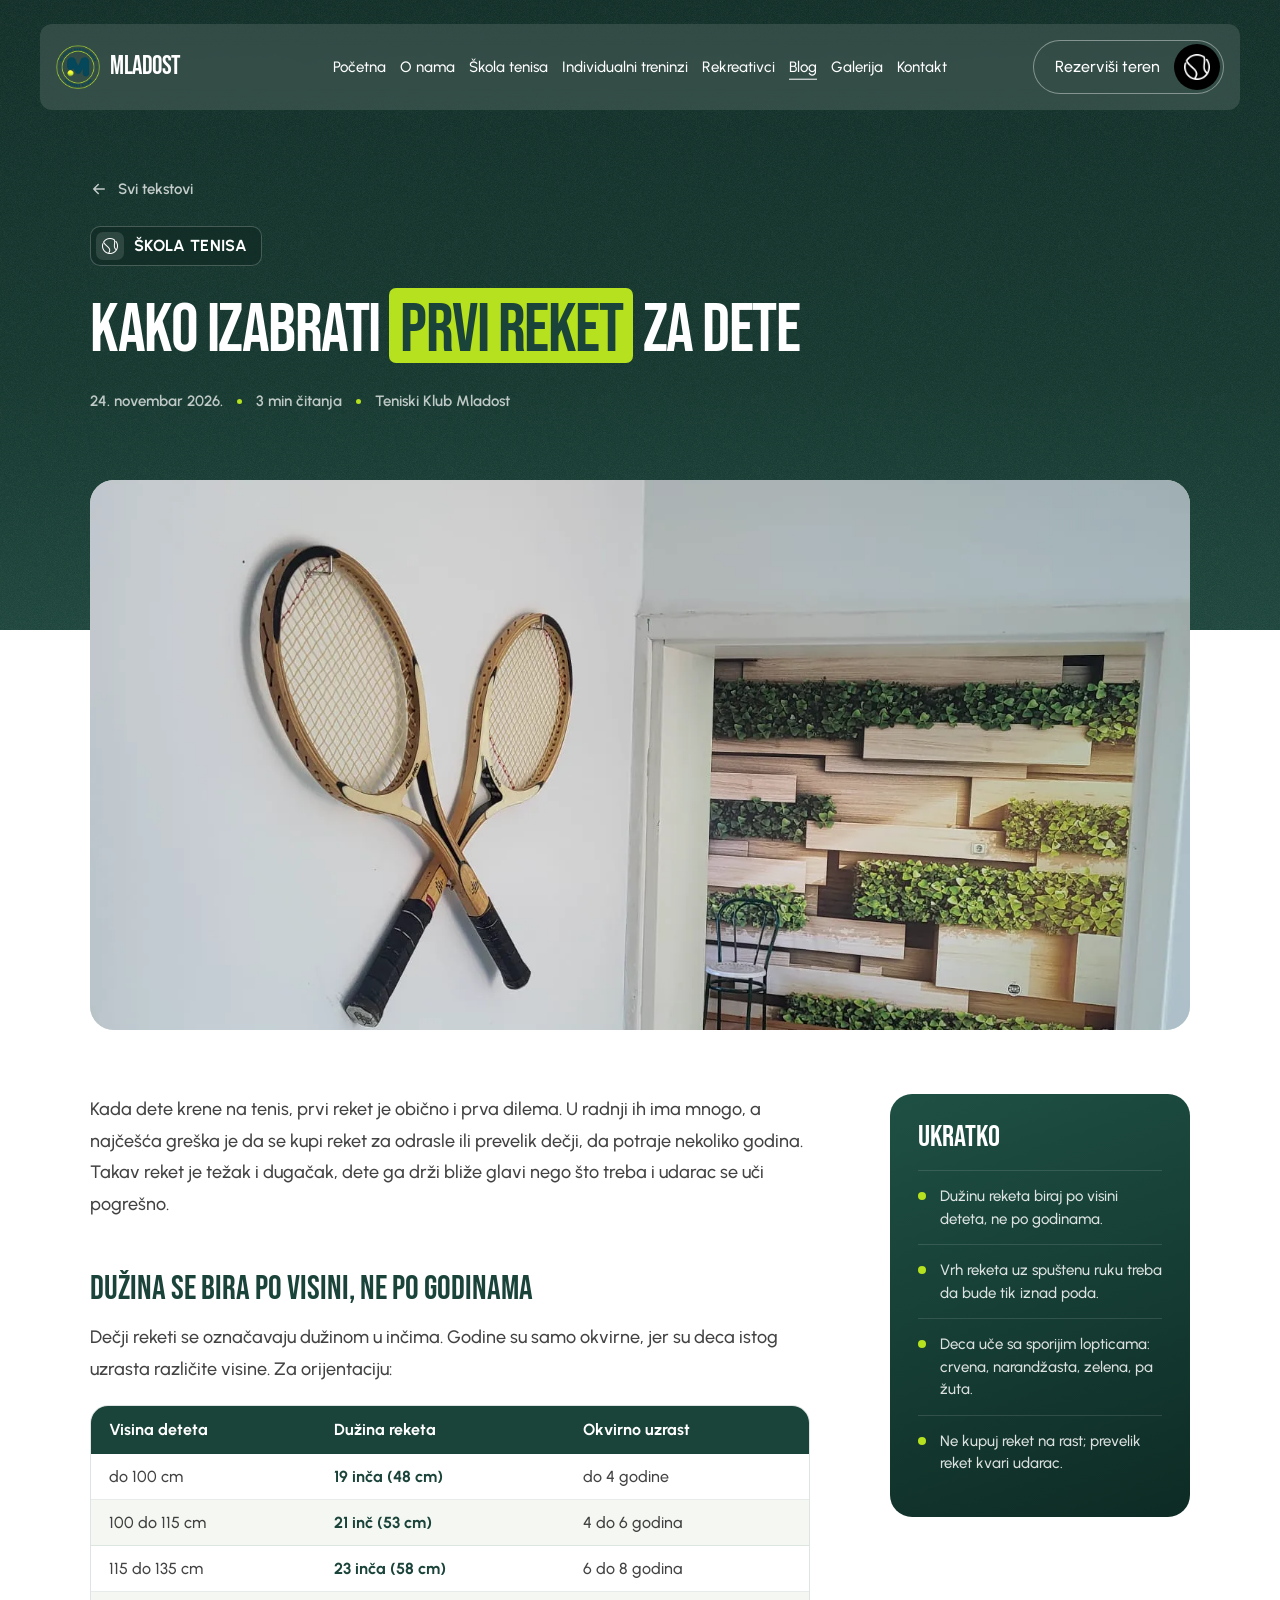
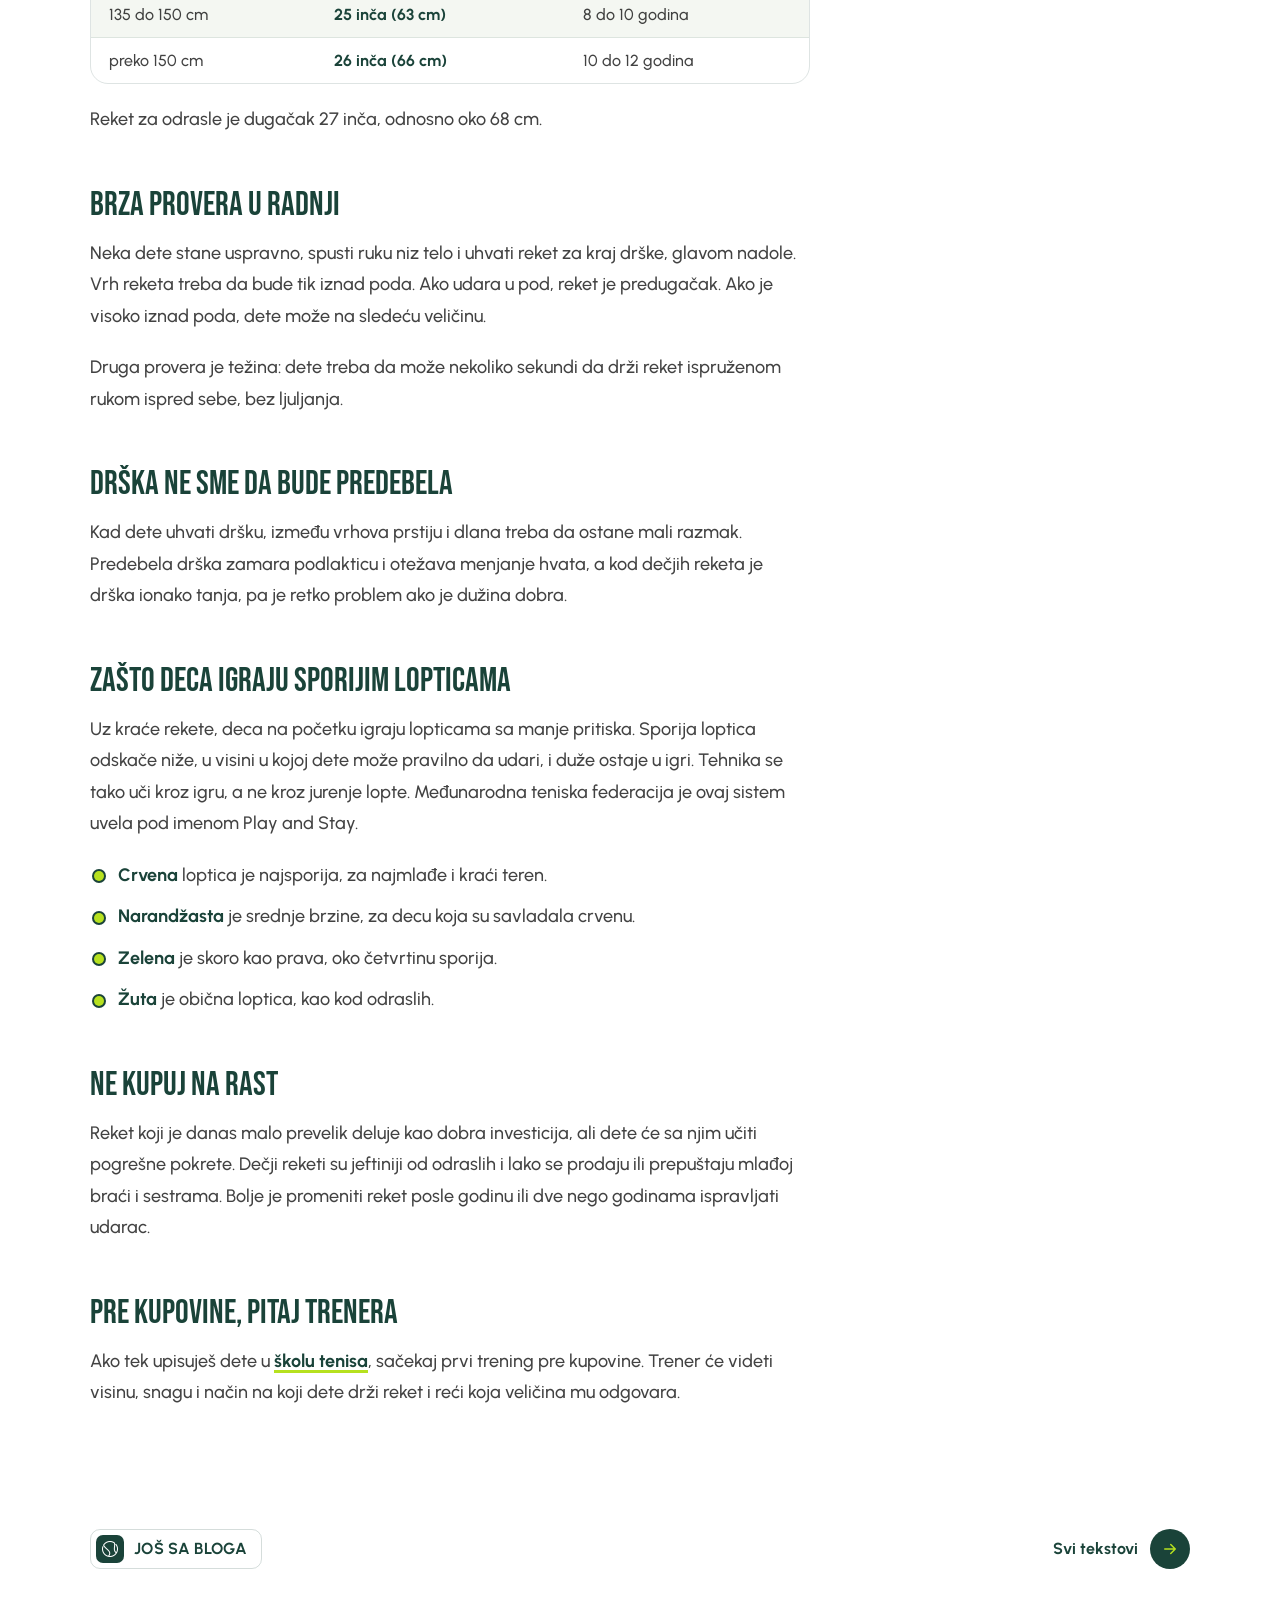
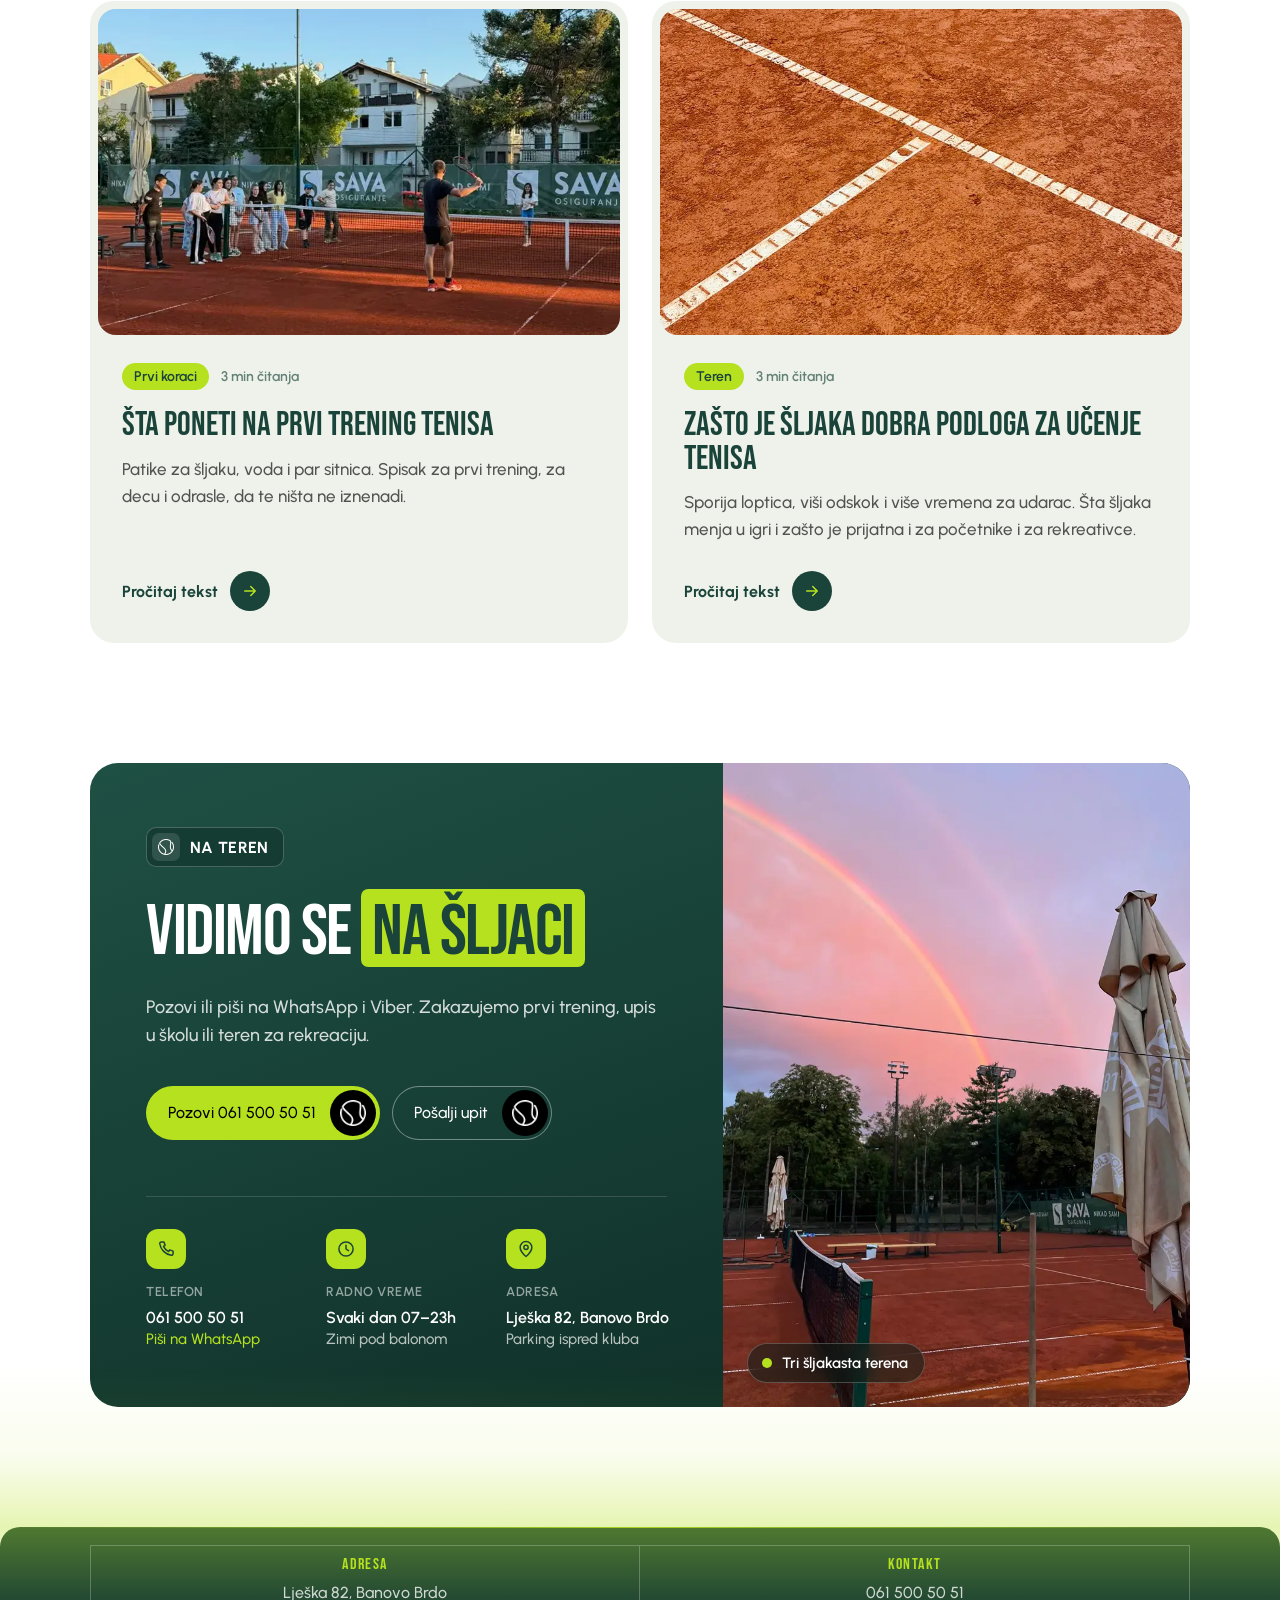
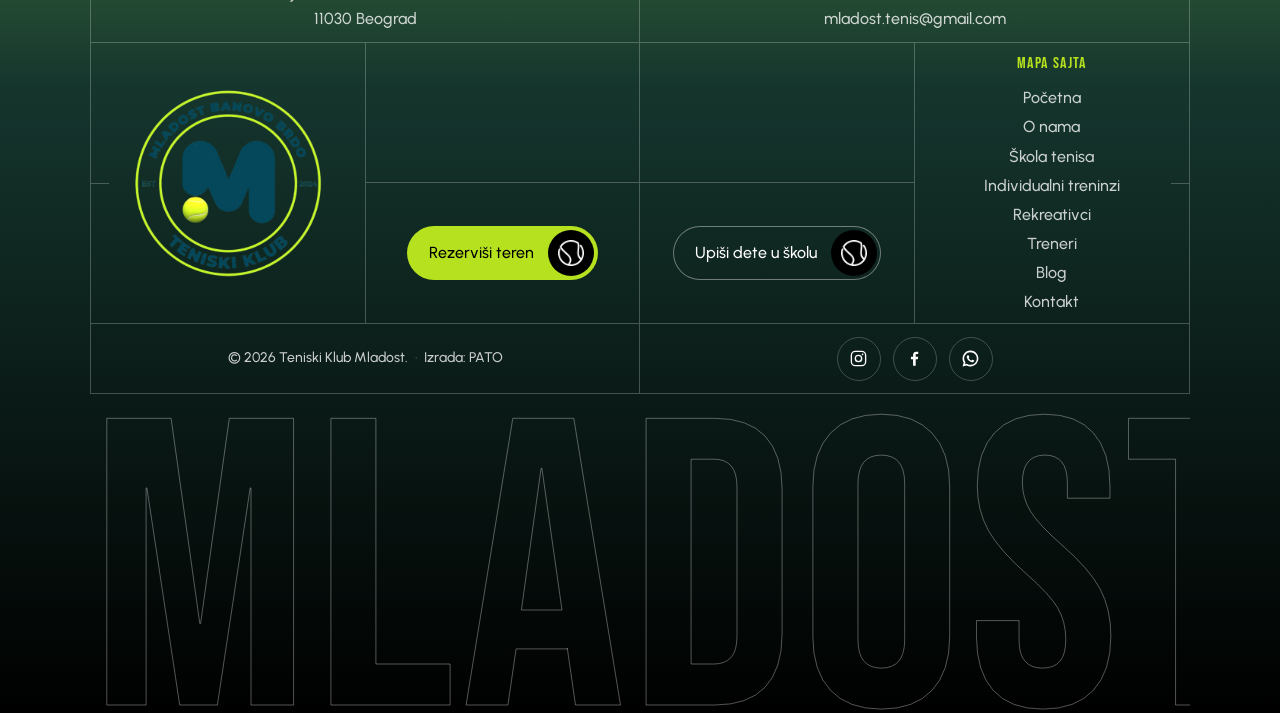
==== commit bc69622a: "Radno vreme po DIKIDI-ju: svaki dan 07-23h Co-Authored-By: Claude Opus 5.5 <noreply@anthropic.com>" ====
--- a/blog-prvi-reket-za-dete.html
+++ b/blog-prvi-reket-za-dete.html
@@ -17,7 +17,7 @@
      Fajlovi su lokalni, bez zavisnosti od CDN-a. -->
 <link rel="stylesheet" href="vendor/lenis.css">
 
-<link rel="stylesheet" href="styles.css?v=92">
+<link rel="stylesheet" href="styles.css?v=99">
 </head>
 <body>
 
@@ -57,7 +57,7 @@
       </div>
 
       <div class="nav__cta">
-        <a class="btn btn--ghost" href="tel:+381615005051" data-name="Secondary">
+        <a class="btn btn--ghost" href="rekreativci.html#rezervacija" data-name="Secondary">
           <span class="btn__label t-btn">Rezerviši teren</span>
           <span class="btn__icon" data-name="Button">
             <img src="images/loptica.png" alt="" width="18" height="18" aria-hidden="true">
@@ -215,8 +215,8 @@
             <span class="poziv__ik"><svg viewBox="0 0 24 24" fill="none" stroke="currentColor" stroke-width="1.8" stroke-linecap="round" stroke-linejoin="round" aria-hidden="true"><circle cx="12" cy="12" r="8.5"/><path d="M12 7.5V12l3 2"/></svg></span>
             <span>
               <span class="poziv__lab">Radno vreme</span>
-              Radnim danima 08–23h
-              <span class="poziv__sitno">Vikendom 07–23h</span>
+              Svaki dan 07–23h
+              <span class="poziv__sitno">Zimi pod balonom</span>
             </span>
           </li>
           <li>
@@ -275,7 +275,7 @@
 
       <!-- donja servis polja, dugmad -->
       <div class="court__cell court__cell--btn-a">
-        <a class="btn" href="tel:+381615005051">
+        <a class="btn" href="rekreativci.html#rezervacija">
           <span class="btn__label t-btn">Rezerviši teren</span>
           <span class="btn__icon">
             <img src="images/loptica.png" alt="" width="18" height="18" aria-hidden="true">
@@ -346,6 +346,6 @@
 </footer>
 
 <script src="vendor/lenis.min.js"></script>
-<script src="main.js?v=42"></script>
+<script src="main.js?v=49"></script>
 </body>
 </html>
--- a/styles.css
+++ b/styles.css
@@ -4503,8 +4503,8 @@
    Izvadjeno iz njihovog modula stranice (__framer__enter / __framer__animate)
    i appear JSON-a: element krece providan i nizi, spring stiffness 150,
    damping 40, mass 1 (bez odskoka, do 99% za 1.13s), jednom, kad se vidi
-   20% elementa. U grupi redom na 0.15s. Hero pri ucitavanju: 0.9 / 1.0 /
-   1.1 / 1.2s iz 20px. main.js stavlja data-pojava, --p-y i --p-delay.
+   20% elementa. U grupi redom na 0.15s. Hero pri ucitavanju: 0.25 / 0.33 /
+   0.41 / 0.49s iz 20px, trajanje 0.85s (ranije 0.9-1.2 i 1.13s, sporo). main.js stavlja data-pojava, --p-y i --p-delay.
    Pomeraj ide kroz svojstvo translate, ne transform, pa hover podizanja
    i ostale transformacije ostaju netaknute.
    ========================================================================== */
@@ -4524,8 +4524,8 @@
   opacity: 1;
   translate: 0 0;
   transition:
-    opacity var(--spring-trajanje) var(--spring-150) var(--p-delay, 0s),
-    translate var(--spring-trajanje) var(--spring-150) var(--p-delay, 0s);
+    opacity var(--p-trajanje, var(--spring-trajanje)) var(--spring-150) var(--p-delay, 0s),
+    translate var(--p-trajanje, var(--spring-trajanje)) var(--spring-150) var(--p-delay, 0s);
 }
 
 @media (prefers-reduced-motion: reduce) {
@@ -5164,7 +5164,9 @@
 
 
 /* ==========================================================================
-   REKREATIVCI, CENOVNIK
+   REKREATIVCI, CENOVNIK -> REZERVACIJA (osnova sekcije)
+   Od 27.11. traka dana sa tri cene je izbacena (cena je ista ceo dan);
+   ostaju okvir sekcije, glava i tri info kartice. Stari opis:
    Karta na sage podlozi, mreza 2 kolone: natpis dana levo, traka desno.
    Traka ima 16 kolona (sati od 07 do 23), termin zauzima svoje sate preko
    --od / --do. Skala sa satima iznad. Linija "Sada" je u drugoj koloni
@@ -5193,127 +5195,6 @@
   font-weight: 500;
   line-height: 1.6;
   color: rgba(0, 0, 0, 0.66);
-}
-
-.cene__karta {
-  --sada: 0;
-  display: grid;
-  grid-template-columns: 210px minmax(0, 1fr);
-  grid-template-rows: auto auto auto;
-  column-gap: 28px;
-  row-gap: 12px;
-  align-items: center;
-  padding: 36px 40px 64px;
-  border-radius: 28px;
-  background: #eef2eb;
-}
-/* svaki deo ima tacno mesto: linija Sada je eksplicitno smestena,
-   pa bi automatsko slaganje ostalo pogurala */
-.cene__prazno { grid-area: 1 / 1; }
-.cene__skala { grid-area: 1 / 2; }
-.cene__karta > p:nth-of-type(1) { grid-area: 2 / 1; }
-.cene__karta > ul:nth-of-type(1) { grid-area: 2 / 2; }
-.cene__karta > p:nth-of-type(2) { grid-area: 3 / 1; }
-.cene__karta > ul:nth-of-type(2) { grid-area: 3 / 2; }
-.cene__skala {
-  position: relative;
-  height: 28px;
-}
-.cene__skala span {
-  position: absolute;
-  top: 0;
-  left: calc(var(--i) / 16 * 100%);
-  transform: translateX(-50%);
-  font-size: 13px;
-  font-weight: 600;
-  color: rgba(26, 67, 57, 0.55);
-}
-.cene__skala span::after {
-  content: "";
-  position: absolute;
-  left: 50%;
-  top: 20px;
-  width: 1px;
-  height: 8px;
-  background: rgba(26, 67, 57, 0.25);
-}
-.cene__dan {
-  display: flex;
-  flex-direction: column;
-  gap: 4px;
-  font-family: "Bebas Neue", "Bebas Neue Placeholder", sans-serif;
-  font-size: 34px;
-  line-height: 1;
-  color: var(--forest);
-}
-.cene__dan span {
-  font-family: "Urbanist", sans-serif;
-  font-size: 14px;
-  font-weight: 600;
-  color: rgba(26, 67, 57, 0.6);
-}
-.cene__traka {
-  display: grid;
-  grid-template-columns: repeat(16, minmax(0, 1fr));
-  gap: 6px;
-  margin: 0;
-  padding: 0;
-  list-style: none;
-}
-.cene__seg {
-  grid-column: var(--od) / var(--do);
-  display: flex;
-  flex-direction: column;
-  justify-content: space-between;
-  gap: 14px;
-  min-height: 128px;
-  padding: 18px 16px 16px;
-  border-radius: 16px;
-  transition: box-shadow 0.3s ease;
-}
-.cene__seg--a { background: var(--white); color: var(--forest); }
-.cene__seg--b { background: var(--lime); color: var(--forest); }
-.cene__seg--c { background: linear-gradient(160deg, #1f5044 0%, #0d2b24 100%); color: var(--white); }
-.cene__vreme { font-size: 15px; font-weight: 700; }
-.cene__cena {
-  font-family: "Bebas Neue", "Bebas Neue Placeholder", sans-serif;
-  font-size: clamp(34px, 2.5vw, 48px);
-  line-height: 0.9;
-  white-space: nowrap;
-}
-.cene__cena small { font-size: 0.45em; letter-spacing: 0.02em; }
-.cene__seg.is-sada { box-shadow: 0 0 0 3px #eef2eb, 0 0 0 5px var(--forest); }
-.cene__seg--c.is-sada { box-shadow: 0 0 0 3px #eef2eb, 0 0 0 5px var(--lime); }
-
-.cene__sada {
-  position: relative;
-  grid-column: 2;
-  grid-row: 1 / -1;
-  align-self: stretch;
-  pointer-events: none;
-}
-.cene__sada i {
-  position: absolute;
-  top: 26px;
-  bottom: -14px;
-  left: calc(var(--sada) * 100%);
-  width: 2px;
-  margin-left: -1px;
-  background: var(--forest);
-  box-shadow: 0 0 0 1px rgba(238, 242, 235, 0.8);
-}
-.cene__sada span {
-  position: absolute;
-  bottom: -46px;
-  left: calc(var(--sada) * 100%);
-  transform: translateX(-50%);
-  padding: 6px 12px;
-  border-radius: 999px;
-  background: var(--forest);
-  font-size: 13px;
-  font-weight: 700;
-  white-space: nowrap;
-  color: var(--lime);
 }
 
 .cene__info {
@@ -5360,12 +5241,6 @@
 @media (max-width: 1199px) {
   .cene { padding: 90px 40px; }
   .cene__glava { grid-template-columns: minmax(0, 1fr); gap: 20px; }
-  .cene__karta { grid-template-columns: 150px minmax(0, 1fr); column-gap: 20px; padding: 30px 28px 60px; }
-  .cene__dan { font-size: 28px; }
-  .cene__skala span:nth-child(even) { visibility: hidden; }
-  .cene__seg { padding: 14px 12px 12px; min-height: 112px; }
-  .cene__cena { font-size: clamp(28px, 3.2vw, 38px); }
-  .cene__vreme { font-size: 14px; }
   .cene__info { grid-template-columns: minmax(0, 1fr); gap: 12px; }
 }
 
@@ -5373,31 +5248,6 @@
   .cene { padding: 72px 20px; }
   .cene__okvir { gap: 36px; }
   .cene__uvod { font-size: 16px; }
-  .cene__karta { display: block; padding: 22px 16px; border-radius: 22px; }
-  .cene__prazno, .cene__skala, .cene__sada { display: none; }
-  .cene__dan { flex-direction: row; align-items: baseline; justify-content: space-between; margin: 0 4px 12px; font-size: 28px; }
-  .cene__traka { grid-template-columns: minmax(0, 1fr); gap: 8px; }
-  .cene__traka + .cene__dan { margin-top: 26px; }
-  .cene__seg {
-    grid-column: auto;
-    flex-direction: row;
-    align-items: center;
-    min-height: 0;
-    padding: 16px 18px;
-    border-radius: 14px;
-  }
-  .cene__cena { font-size: 34px; }
-  .cene__vreme { font-size: 15px; }
-  .cene__seg.is-sada .cene__vreme::after {
-    content: "Sada";
-    margin-left: 10px;
-    padding: 3px 8px;
-    border-radius: 999px;
-    background: var(--forest);
-    font-size: 12px;
-    color: var(--lime);
-  }
-  .cene__seg--c.is-sada .cene__vreme::after { background: var(--lime); color: var(--forest); }
   .cene__info li { padding: 18px; gap: 14px; }
   .cene__info strong { font-size: 24px; }
   .cene__ik { width: 42px; height: 42px; padding: 10px; }
@@ -5991,3 +5841,112 @@
   .clanak__ukratko { padding: 22px; border-radius: 18px; }
   .blog__glava { margin-bottom: 20px; }
 }
+
+/* ==========================================================================
+   REKREATIVCI, REZERVACIJA (DIKIDI)
+   Dve kartice (1 sat svetla, 2 sata tamna), velika cena u Bebasu, dva
+   dugmeta koja otvaraju DIKIDI na tenis usluzi. Ispod red za telefon i
+   tri kartice sa informacijama (iste kao ranije u cenovniku).
+   ========================================================================== */
+.rez__mreza {
+  display: grid;
+  grid-template-columns: repeat(2, minmax(0, 1fr));
+  gap: 20px;
+  margin: 0;
+  padding: 0;
+  list-style: none;
+}
+.rez__k {
+  display: flex;
+  flex-direction: column;
+  align-items: flex-start;
+  padding: 40px 44px 44px;
+  border-radius: 28px;
+}
+.rez__k--svetla { background: #eef2eb; color: var(--forest); }
+.rez__k--tamna { background: linear-gradient(160deg, #1f5044 0%, #0d2b24 100%); color: var(--white); }
+.rez__trajanje {
+  display: inline-flex;
+  padding: 6px 14px;
+  border-radius: 999px;
+  background: var(--lime);
+  font-size: 15px;
+  font-weight: 700;
+  color: var(--forest);
+}
+.rez__cena {
+  margin-top: 22px;
+  font-family: "Bebas Neue", "Bebas Neue Placeholder", sans-serif;
+  font-size: clamp(72px, 6vw, 112px);
+  line-height: 0.9;
+}
+.rez__k--tamna .rez__cena { color: var(--lime); }
+.rez__cena small { font-size: 0.32em; letter-spacing: 0.02em; }
+.rez__opis {
+  margin-top: 14px;
+  font-size: 17px;
+  font-weight: 500;
+  line-height: 1.55;
+  opacity: 0.75;
+}
+.rez__dugmad {
+  display: flex;
+  flex-wrap: wrap;
+  gap: 12px;
+  margin-top: 36px;
+}
+/* ghost dugme na svetloj kartici: forest ivica i tekst */
+/* ivica ghost dugmeta je inset senka, ne border */
+.rez__k--svetla .btn--ghost { box-shadow: inset 0 0 0 1px rgba(26, 67, 57, 0.35); }
+.rez__k--svetla .btn--ghost .btn__label { color: var(--forest); }
+.rez__k--svetla .btn--ghost:hover { background-color: rgba(26, 67, 57, 0.06); }
+.rez__k--svetla .btn--ghost .btn__icon { background-color: var(--black); }
+.rez__tel {
+  font-size: 17px;
+  font-weight: 500;
+  color: rgba(0, 0, 0, 0.66);
+}
+.rez__tel a { color: var(--forest); font-weight: 700; text-decoration: underline; text-decoration-color: var(--lime); text-decoration-thickness: 3px; text-underline-offset: 3px; }
+
+@media (max-width: 1199px) {
+  .rez__mreza { grid-template-columns: minmax(0, 1fr); gap: 16px; }
+  .rez__k { padding: 32px 32px 36px; }
+}
+@media (max-width: 767px) {
+  .rez__k { padding: 26px 20px 28px; border-radius: 22px; }
+  .rez__cena { font-size: 72px; }
+  .rez__opis { font-size: 16px; }
+  .rez__dugmad { margin-top: 26px; }
+  .rez__tel { font-size: 16px; }
+}
+
+/* rezervacija: natpis iznad dugmadi, da je jasno sta se bira */
+.rez__kada {
+  margin-top: 32px;
+  font-size: 13px;
+  font-weight: 700;
+  letter-spacing: 0.08em;
+  text-transform: uppercase;
+  opacity: 0.6;
+}
+.rez__kada + .rez__dugmad { margin-top: 12px; }
+
+/* wizard, prvi korak: uputstvo da se teren rezervise online */
+.korak__savet {
+  margin: -12px 0 20px;
+  font-size: 15px;
+  font-weight: 500;
+  line-height: 1.5;
+  opacity: 0.8;
+}
+.korak__savet a {
+  color: inherit;
+  font-weight: 700;
+  text-decoration: underline;
+  text-decoration-color: var(--lime);
+  text-decoration-thickness: 3px;
+  text-underline-offset: 3px;
+}
+@media (max-width: 767px) {
+  .rez__kada { margin-top: 24px; }
+}
